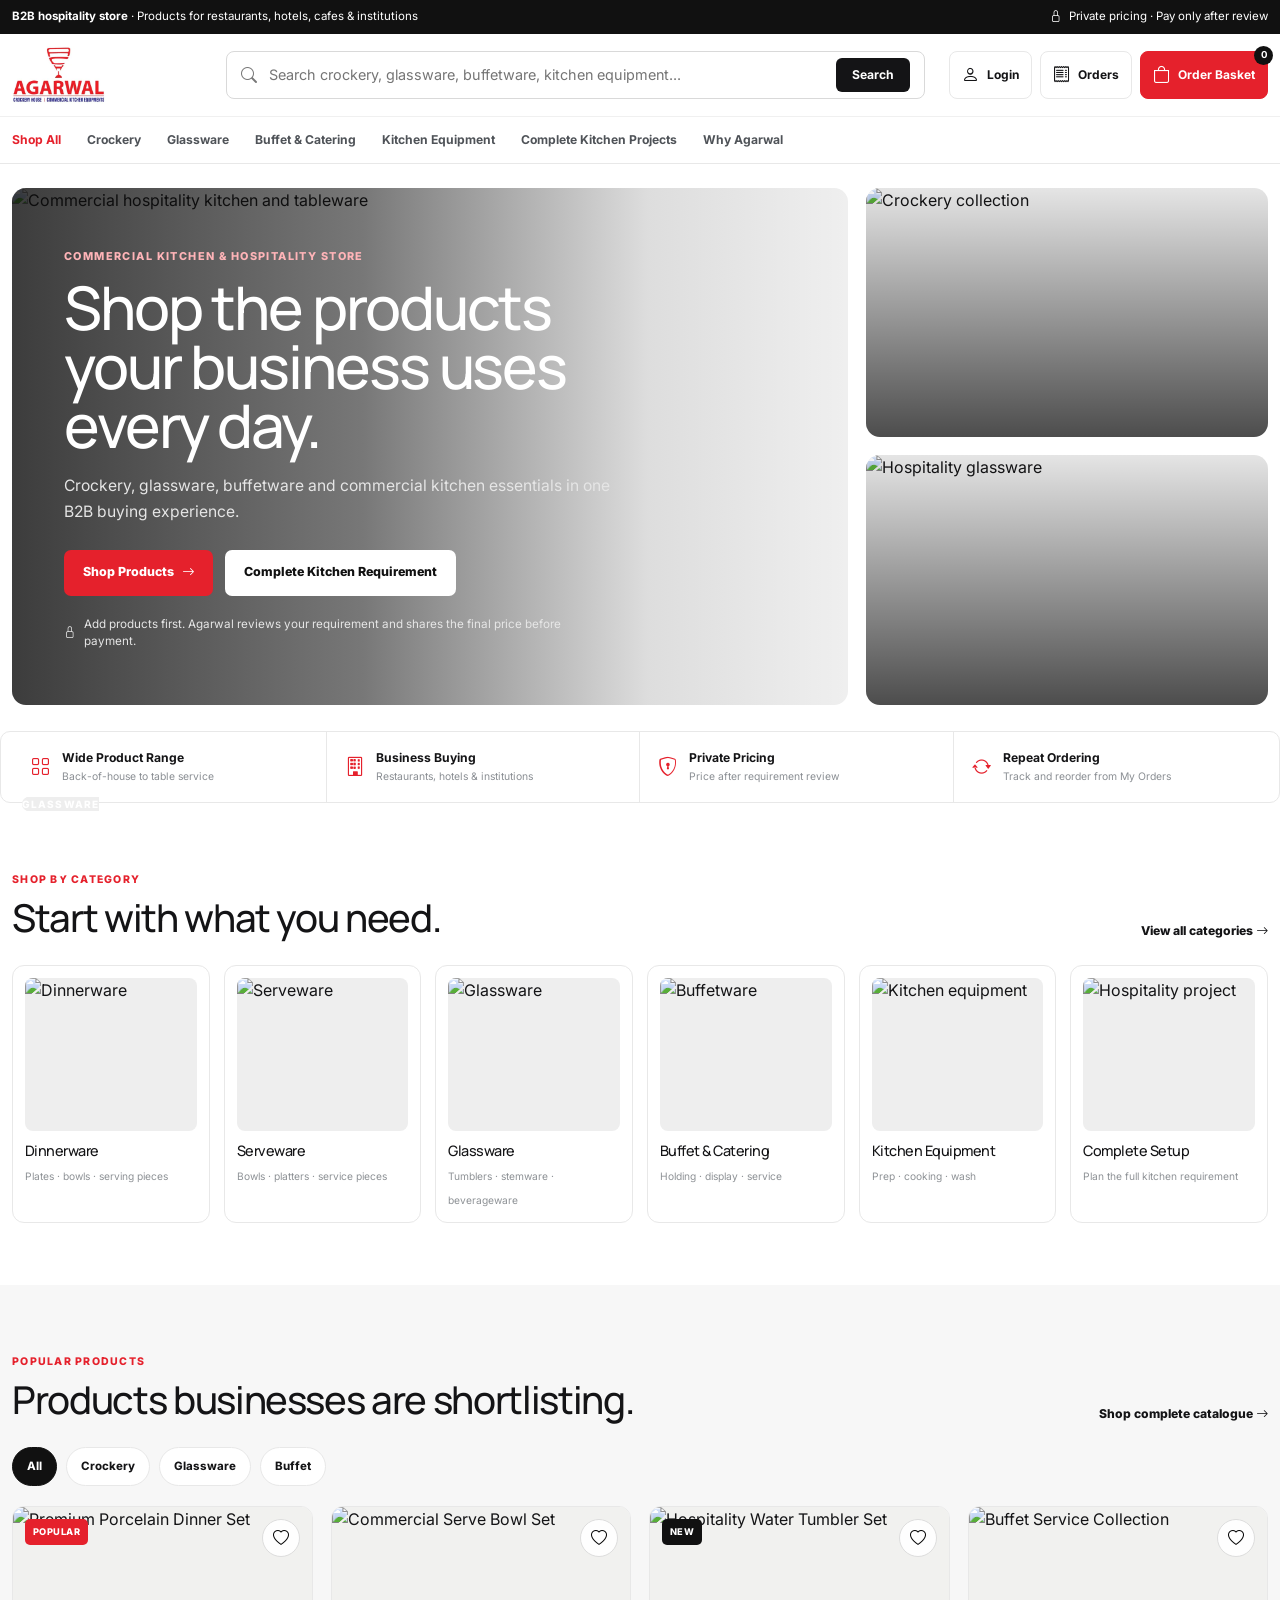
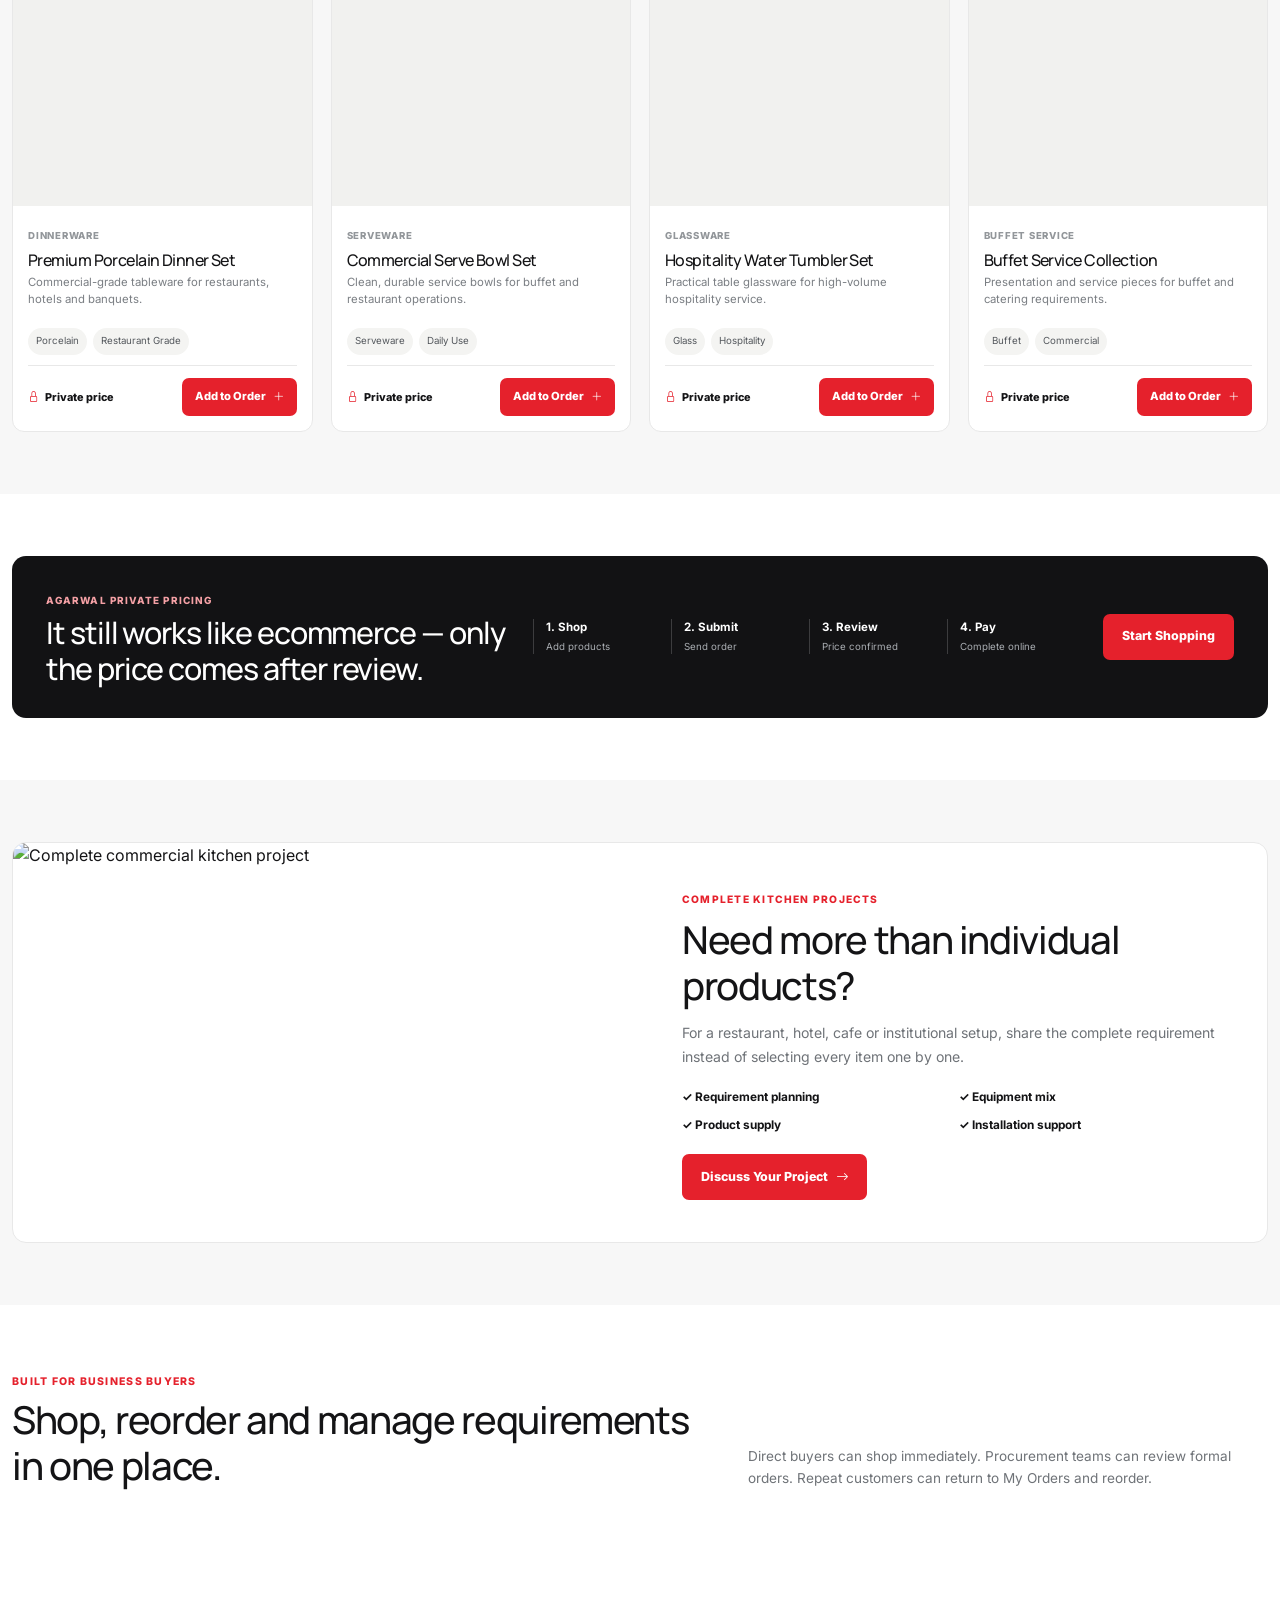
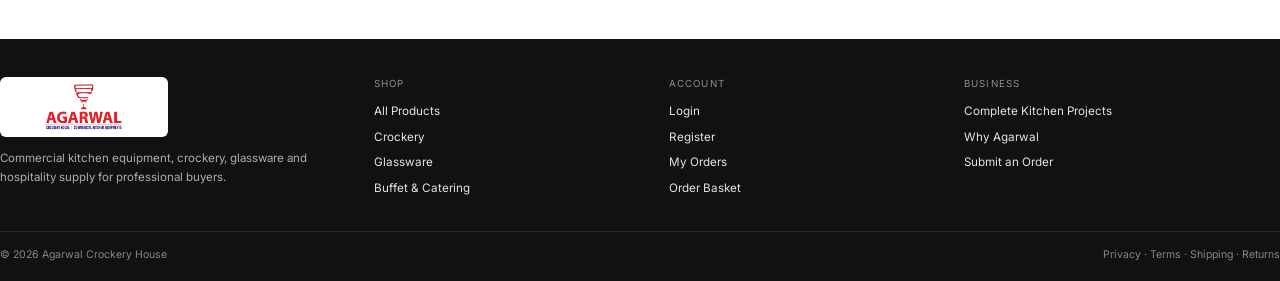
==== index.html @ 937fe531 "Rebuild homepage as unmistakable ecommerce storefront" ====
<!doctype html>
<html lang="en">
<head>
  <meta charset="utf-8">
  <meta name="viewport" content="width=device-width, initial-scale=1">
  <title>Agarwal Crockery House | Commercial Kitchen & Hospitality Store</title>
  <meta name="description" content="Shop crockery, glassware, buffetware and commercial kitchen products for restaurants, hotels, cafes and institutions.">
  <link rel="preconnect" href="https://fonts.googleapis.com">
  <link rel="preconnect" href="https://fonts.gstatic.com" crossorigin>
  <link href="https://fonts.googleapis.com/css2?family=Inter:wght@400;500;600;700&family=Manrope:wght@600;700;800&display=swap" rel="stylesheet">
  <link href="https://cdn.jsdelivr.net/npm/bootstrap@5.3.3/dist/css/bootstrap.min.css" rel="stylesheet">
  <link href="https://cdn.jsdelivr.net/npm/bootstrap-icons@1.11.3/font/bootstrap-icons.css" rel="stylesheet">
  <link rel="stylesheet" href="assets/css/ecommerce-v9.css">
</head>
<body>
  <div class="topbar"><div class="container"><span><b>B2B hospitality store</b> · Products for restaurants, hotels, cafes & institutions</span><span><i class="bi bi-lock me-1"></i> Private pricing · Pay only after review</span></div></div>

  <header class="commerce-header">
    <div class="container header-main">
      <a class="logo" href="index.html"><img src="assets/img/logo.svg" alt="Agarwal Crockery House"></a>
      <form class="search-box" action="shop.html"><i class="bi bi-search"></i><input name="q" type="search" placeholder="Search crockery, glassware, buffetware, kitchen equipment..."><button>Search</button></form>
      <div class="header-actions">
        <a class="header-action account" href="login.html"><i class="bi bi-person"></i><span class="label">Login</span></a>
        <a class="header-action orders" href="orders.html"><i class="bi bi-receipt"></i><span class="label">Orders</span></a>
        <a class="header-action cart" href="cart.html"><i class="bi bi-bag"></i><span class="label">Order Basket</span><span class="badge-count" data-cart-count>0</span></a>
      </div>
    </div>
    <nav class="category-nav"><div class="container">
      <a href="shop.html">Shop All</a><a href="shop.html?cat=crockery">Crockery</a><a href="shop.html?cat=glassware">Glassware</a><a href="shop.html?cat=catering">Buffet & Catering</a><a href="shop.html?cat=equipment">Kitchen Equipment</a><a href="#project">Complete Kitchen Projects</a><a href="#why">Why Agarwal</a>
    </div></nav>
  </header>

  <main class="page-wrap">
    <section class="commerce-hero"><div class="container hero-grid">
      <div class="hero-main">
        <img src="https://images.unsplash.com/photo-1671656200343-d2a322492223?auto=format&fit=crop&w=1800&q=88" alt="Commercial hospitality kitchen and tableware">
        <div class="hero-copy"><span class="eyebrow">Commercial kitchen & hospitality store</span><h1>Shop the products your business uses every day.</h1><p>Crockery, glassware, buffetware and commercial kitchen essentials in one B2B buying experience.</p><div class="hero-ctas"><a class="btn-commerce" href="shop.html">Shop Products <i class="bi bi-arrow-right"></i></a><a class="btn-commerce-light" href="#project">Complete Kitchen Requirement</a></div><div class="hero-note"><i class="bi bi-lock"></i> Add products first. Agarwal reviews your requirement and shares the final price before payment.</div></div>
      </div>
      <div class="hero-side">
        <a class="promo-tile" href="shop.html?cat=crockery"><img src="https://images.unsplash.com/photo-1610701596007-11502861dcfa?auto=format&fit=crop&w=1000&q=86" alt="Crockery collection"><div class="promo-copy"><span>CROCKERY</span><h3>Dinnerware for professional service</h3><a href="shop.html?cat=crockery">Shop crockery →</a></div></a>
        <a class="promo-tile" href="shop.html?cat=glassware"><img src="https://images.unsplash.com/photo-1513558161293-cdaf765ed2fd?auto=format&fit=crop&w=1000&q=86" alt="Hospitality glassware"><div class="promo-copy"><span>GLASSWARE</span><h3>Built for everyday hospitality use</h3><a href="shop.html?cat=glassware">Shop glassware →</a></div></a>
      </div>
    </div></section>

    <section class="commerce-strip"><div class="container">
      <div class="strip-item"><i class="bi bi-grid"></i><div><b>Wide Product Range</b><small>Back-of-house to table service</small></div></div>
      <div class="strip-item"><i class="bi bi-building"></i><div><b>Business Buying</b><small>Restaurants, hotels & institutions</small></div></div>
      <div class="strip-item"><i class="bi bi-shield-lock"></i><div><b>Private Pricing</b><small>Price after requirement review</small></div></div>
      <div class="strip-item"><i class="bi bi-arrow-repeat"></i><div><b>Repeat Ordering</b><small>Track and reorder from My Orders</small></div></div>
    </div></section>

    <section class="section"><div class="container">
      <div class="section-head"><div><span>SHOP BY CATEGORY</span><h2>Start with what you need.</h2></div><a href="shop.html">View all categories <i class="bi bi-arrow-right"></i></a></div>
      <div class="category-grid">
        <a class="category-card" href="shop.html?cat=crockery"><div class="category-img"><img src="https://images.unsplash.com/photo-1610701596007-11502861dcfa?auto=format&fit=crop&w=700&q=84" alt="Dinnerware"></div><h3>Dinnerware</h3><small>Plates · bowls · serving pieces</small></a>
        <a class="category-card" href="shop.html?cat=crockery"><div class="category-img"><img src="https://images.unsplash.com/photo-1578749556568-bc2c40e68b61?auto=format&fit=crop&w=700&q=84" alt="Serveware"></div><h3>Serveware</h3><small>Bowls · platters · service pieces</small></a>
        <a class="category-card" href="shop.html?cat=glassware"><div class="category-img"><img src="https://images.unsplash.com/photo-1513558161293-cdaf765ed2fd?auto=format&fit=crop&w=700&q=84" alt="Glassware"></div><h3>Glassware</h3><small>Tumblers · stemware · beverageware</small></a>
        <a class="category-card" href="shop.html?cat=catering"><div class="category-img"><img src="https://images.unsplash.com/photo-1746343365753-5ddd9f7f3994?auto=format&fit=crop&w=700&q=84" alt="Buffetware"></div><h3>Buffet & Catering</h3><small>Holding · display · service</small></a>
        <a class="category-card" href="shop.html?cat=equipment"><div class="category-img"><img src="https://images.unsplash.com/photo-1671656200343-d2a322492223?auto=format&fit=crop&w=700&q=84" alt="Kitchen equipment"></div><h3>Kitchen Equipment</h3><small>Prep · cooking · wash</small></a>
        <a class="category-card" href="#project"><div class="category-img"><img src="https://images.unsplash.com/photo-1550966871-3ed3cdb5ed0c?auto=format&fit=crop&w=700&q=84" alt="Hospitality project"></div><h3>Complete Setup</h3><small>Plan the full kitchen requirement</small></a>
      </div>
    </div></section>

    <section class="section section-soft"><div class="container">
      <div class="section-head"><div><span>POPULAR PRODUCTS</span><h2>Products businesses are shortlisting.</h2></div><a href="shop.html">Shop complete catalogue <i class="bi bi-arrow-right"></i></a></div>
      <div class="category-pills"><a class="category-pill active" href="shop.html">All</a><a class="category-pill" href="shop.html?cat=crockery">Crockery</a><a class="category-pill" href="shop.html?cat=glassware">Glassware</a><a class="category-pill" href="shop.html?cat=catering">Buffet</a></div>
      <div class="product-grid">
        <article class="product-card" data-product-link><div class="product-media"><img src="https://images.unsplash.com/photo-1610701596007-11502861dcfa?auto=format&fit=crop&w=900&q=84" alt="Premium Porcelain Dinner Set"><span class="product-badge red">POPULAR</span><button class="wish" data-wish aria-label="Wishlist"><i class="bi bi-heart"></i></button></div><div class="product-body"><span class="product-category">DINNERWARE</span><h3 class="product-title">Premium Porcelain Dinner Set</h3><p class="product-sub">Commercial-grade tableware for restaurants, hotels and banquets.</p><div class="spec-row"><span class="spec-pill">Porcelain</span><span class="spec-pill">Restaurant Grade</span></div><div class="price-row"><span class="private-price"><i class="bi bi-lock"></i> Private price</span><button class="add-order" data-add-order>Add to Order <i class="bi bi-plus-lg"></i></button></div></div></article>
        <article class="product-card" data-product-link><div class="product-media"><img src="https://images.unsplash.com/photo-1578749556568-bc2c40e68b61?auto=format&fit=crop&w=900&q=84" alt="Commercial Serve Bowl Set"><button class="wish" data-wish aria-label="Wishlist"><i class="bi bi-heart"></i></button></div><div class="product-body"><span class="product-category">SERVEWARE</span><h3 class="product-title">Commercial Serve Bowl Set</h3><p class="product-sub">Clean, durable service bowls for buffet and restaurant operations.</p><div class="spec-row"><span class="spec-pill">Serveware</span><span class="spec-pill">Daily Use</span></div><div class="price-row"><span class="private-price"><i class="bi bi-lock"></i> Private price</span><button class="add-order" data-add-order>Add to Order <i class="bi bi-plus-lg"></i></button></div></div></article>
        <article class="product-card" data-product-link><div class="product-media"><img src="https://images.unsplash.com/photo-1513558161293-cdaf765ed2fd?auto=format&fit=crop&w=900&q=84" alt="Hospitality Water Tumbler Set"><span class="product-badge">NEW</span><button class="wish" data-wish aria-label="Wishlist"><i class="bi bi-heart"></i></button></div><div class="product-body"><span class="product-category">GLASSWARE</span><h3 class="product-title">Hospitality Water Tumbler Set</h3><p class="product-sub">Practical table glassware for high-volume hospitality service.</p><div class="spec-row"><span class="spec-pill">Glass</span><span class="spec-pill">Hospitality</span></div><div class="price-row"><span class="private-price"><i class="bi bi-lock"></i> Private price</span><button class="add-order" data-add-order>Add to Order <i class="bi bi-plus-lg"></i></button></div></div></article>
        <article class="product-card" data-product-link><div class="product-media"><img src="https://images.unsplash.com/photo-1746343365753-5ddd9f7f3994?auto=format&fit=crop&w=900&q=84" alt="Buffet Service Collection"><button class="wish" data-wish aria-label="Wishlist"><i class="bi bi-heart"></i></button></div><div class="product-body"><span class="product-category">BUFFET SERVICE</span><h3 class="product-title">Buffet Service Collection</h3><p class="product-sub">Presentation and service pieces for buffet and catering requirements.</p><div class="spec-row"><span class="spec-pill">Buffet</span><span class="spec-pill">Commercial</span></div><div class="price-row"><span class="private-price"><i class="bi bi-lock"></i> Private price</span><button class="add-order" data-add-order>Add to Order <i class="bi bi-plus-lg"></i></button></div></div></article>
      </div>
    </div></section>

    <section class="section"><div class="container"><div class="private-flow">
      <div><span>AGARWAL PRIVATE PRICING</span><h2>It still works like ecommerce — only the price comes after review.</h2></div>
      <div class="flow-steps"><div class="flow-step"><b>1. Shop</b><small>Add products</small></div><div class="flow-step"><b>2. Submit</b><small>Send order</small></div><div class="flow-step"><b>3. Review</b><small>Price confirmed</small></div><div class="flow-step"><b>4. Pay</b><small>Complete online</small></div></div>
      <a class="btn-commerce" href="shop.html">Start Shopping</a>
    </div></div></section>

    <section class="section section-soft" id="project"><div class="container"><div class="project-banner">
      <img src="https://images.unsplash.com/photo-1671656200343-d2a322492223?auto=format&fit=crop&w=1500&q=88" alt="Complete commercial kitchen project">
      <div class="project-copy"><span>COMPLETE KITCHEN PROJECTS</span><h2>Need more than individual products?</h2><p>For a restaurant, hotel, cafe or institutional setup, share the complete requirement instead of selecting every item one by one.</p><div class="project-points"><div>✓ Requirement planning</div><div>✓ Equipment mix</div><div>✓ Product supply</div><div>✓ Installation support</div></div><a class="btn-commerce" href="mailto:info@example.com">Discuss Your Project <i class="bi bi-arrow-right"></i></a></div>
    </div></div></section>

    <section class="section" id="why"><div class="container"><div class="section-head"><div><span>BUILT FOR BUSINESS BUYERS</span><h2>Shop, reorder and manage requirements in one place.</h2></div><p>Direct buyers can shop immediately. Procurement teams can review formal orders. Repeat customers can return to My Orders and reorder.</p></div></div></section>
  </main>

  <footer class="site-footer"><div class="container footer-main">
    <div><div class="footer-logo"><img src="assets/img/logo.svg" alt="Agarwal Crockery House"></div><p>Commercial kitchen equipment, crockery, glassware and hospitality supply for professional buyers.</p></div>
    <div class="footer-col"><span>SHOP</span><a href="shop.html">All Products</a><a href="shop.html?cat=crockery">Crockery</a><a href="shop.html?cat=glassware">Glassware</a><a href="shop.html?cat=catering">Buffet & Catering</a></div>
    <div class="footer-col"><span>ACCOUNT</span><a href="login.html">Login</a><a href="register.html">Register</a><a href="orders.html">My Orders</a><a href="cart.html">Order Basket</a></div>
    <div class="footer-col"><span>BUSINESS</span><a href="#project">Complete Kitchen Projects</a><a href="#why">Why Agarwal</a><a href="checkout.html">Submit an Order</a></div>
  </div><div class="container footer-bottom"><span>© 2026 Agarwal Crockery House</span><span>Privacy · Terms · Shipping · Returns</span></div></footer>

  <div class="toast-note" id="commerceToast"><i class="bi bi-check-circle-fill"></i><span data-toast-text>Added to your order</span><a href="cart.html">View basket</a></div>
  <script src="https://cdn.jsdelivr.net/npm/bootstrap@5.3.3/dist/js/bootstrap.bundle.min.js"></script>
  <script src="assets/js/ecommerce-v9.js"></script>
</body>
</html>
---- assets/css/ecommerce-v9.css ----
:root{--red:#e5212c;--red-dark:#c91520;--blue:#22358f;--ink:#141416;--muted:#6f7378;--line:#e8e8e8;--soft:#f7f7f7;--warm:#f5f1eb;--green:#23745a;--shadow:0 12px 34px rgba(17,18,20,.08)}*{box-sizing:border-box}html{scroll-behavior:smooth}body{margin:0;font-family:Inter,system-ui,-apple-system,BlinkMacSystemFont,"Segoe UI",sans-serif;background:#fff;color:var(--ink);-webkit-font-smoothing:antialiased}h1,h2,h3,h4,h5,h6{font-family:Manrope,Inter,sans-serif;letter-spacing:-.035em}a{text-decoration:none;color:inherit}button,input,select{font:inherit}img{display:block;max-width:100%}.container{max-width:1420px}.topbar{height:34px;background:#111;color:#fff;font-size:.72rem}.topbar .container{height:100%;display:flex;align-items:center;justify-content:space-between;gap:20px}.topbar b{font-weight:700}.commerce-header{position:sticky;top:0;z-index:1100;background:#fff;border-bottom:1px solid var(--line)}.header-main{display:grid;grid-template-columns:190px minmax(340px,1fr) auto;gap:24px;align-items:center;min-height:82px}.logo img{width:165px;height:58px;object-fit:contain;object-position:left center}.search-box{height:48px;border:1px solid #d9d9d9;background:#fff;display:flex;align-items:center;gap:10px;padding:0 14px;border-radius:8px}.search-box i{font-size:1rem;color:#777}.search-box input{flex:1;border:0;outline:0;font-size:.9rem;background:transparent}.search-box button{border:0;background:var(--ink);color:#fff;height:34px;padding:0 16px;border-radius:6px;font-size:.76rem;font-weight:700}.header-actions{display:flex;gap:8px;align-items:center}.header-action{min-width:58px;height:48px;border:1px solid var(--line);border-radius:8px;background:#fff;display:flex;align-items:center;justify-content:center;gap:8px;padding:0 12px;font-size:.75rem;font-weight:700;position:relative}.header-action i{font-size:1.08rem}.header-action.cart{background:var(--red);border-color:var(--red);color:#fff}.header-action .badge-count{position:absolute;right:-6px;top:-6px;background:#111;color:#fff;min-width:19px;height:19px;border-radius:999px;display:grid;place-items:center;font-size:.6rem;padding:0 4px}.category-nav{border-top:1px solid #f0f0f0;background:#fff}.category-nav .container{height:46px;display:flex;align-items:center;gap:26px;overflow-x:auto;scrollbar-width:none}.category-nav .container::-webkit-scrollbar{display:none}.category-nav a{white-space:nowrap;font-size:.76rem;font-weight:700;color:#4f5358}.category-nav a:first-child{color:var(--red)}.category-nav a:hover{color:var(--red)}.page-wrap{background:#fff}.commerce-hero{padding:24px 0 8px}.hero-grid{display:grid;grid-template-columns:1.35fr .65fr;gap:18px}.hero-main{min-height:490px;border-radius:14px;overflow:hidden;position:relative;background:#efefef}.hero-main img{position:absolute;inset:0;width:100%;height:100%;object-fit:cover}.hero-main:after{content:"";position:absolute;inset:0;background:linear-gradient(90deg,rgba(10,10,10,.78) 0%,rgba(10,10,10,.52) 42%,rgba(10,10,10,.08) 76%,transparent)}.hero-copy{position:relative;z-index:2;color:#fff;padding:54px 52px;max-width:650px}.eyebrow{font-size:.68rem;letter-spacing:.13em;font-weight:800;text-transform:uppercase;color:#ffb4b8}.hero-copy h1{font-size:clamp(2.7rem,4.7vw,5.2rem);line-height:.98;margin:12px 0 18px}.hero-copy p{max-width:570px;font-size:.98rem;line-height:1.65;color:#e5e5e5}.hero-ctas{display:flex;gap:12px;flex-wrap:wrap;margin-top:25px}.btn-commerce,.btn-commerce-light{height:46px;padding:0 19px;border-radius:7px;display:inline-flex;align-items:center;justify-content:center;gap:8px;font-size:.78rem;font-weight:800}.btn-commerce{background:var(--red);color:#fff}.btn-commerce:hover{background:var(--red-dark);color:#fff}.btn-commerce-light{background:#fff;color:#111}.hero-note{margin-top:20px;font-size:.73rem;color:#e6e6e6;display:flex;align-items:center;gap:8px}.hero-side{display:grid;grid-template-rows:1fr 1fr;gap:18px}.promo-tile{min-height:236px;border-radius:14px;overflow:hidden;position:relative;background:#eee}.promo-tile img{position:absolute;inset:0;width:100%;height:100%;object-fit:cover}.promo-tile:after{content:"";position:absolute;inset:0;background:linear-gradient(180deg,rgba(0,0,0,.04),rgba(0,0,0,.68))}.promo-copy{position:absolute;z-index:2;left:22px;right:22px;bottom:20px;color:#fff}.promo-copy span{font-size:.63rem;letter-spacing:.11em;font-weight:800}.promo-copy h3{font-size:1.45rem;margin:5px 0 9px}.promo-copy a{font-size:.74rem;font-weight:800}.commerce-strip{margin:18px 0 0}.commerce-strip .container{display:grid;grid-template-columns:repeat(4,1fr);border:1px solid var(--line);border-radius:10px;overflow:hidden}.strip-item{padding:17px 18px;display:flex;gap:12px;align-items:center;background:#fff;border-right:1px solid var(--line)}.strip-item:last-child{border-right:0}.strip-item i{font-size:1.2rem;color:var(--red)}.strip-item b{display:block;font-size:.76rem}.strip-item small{display:block;color:#8b8f94;font-size:.65rem;margin-top:2px}.section{padding:62px 0}.section-soft{background:var(--soft)}.section-head{display:flex;align-items:end;justify-content:space-between;gap:24px;margin-bottom:24px}.section-head span{font-size:.66rem;letter-spacing:.12em;font-weight:800;color:var(--red)}.section-head h2{font-size:clamp(2rem,3vw,3.1rem);margin:6px 0 0}.section-head p{max-width:520px;margin:0;color:var(--muted);font-size:.85rem;line-height:1.6}.section-head a{font-size:.76rem;font-weight:800}.category-grid{display:grid;grid-template-columns:repeat(6,1fr);gap:14px}.category-card{border:1px solid var(--line);background:#fff;border-radius:12px;padding:12px;transition:.2s}.category-card:hover{transform:translateY(-3px);box-shadow:var(--shadow)}.category-img{aspect-ratio:1.12/1;overflow:hidden;border-radius:8px;background:#eee}.category-img img{width:100%;height:100%;object-fit:cover}.category-card h3{font-size:.9rem;margin:11px 0 3px}.category-card small{font-size:.64rem;color:#8e9296}.product-grid{display:grid;grid-template-columns:repeat(4,1fr);gap:18px}.product-card{border:1px solid var(--line);background:#fff;border-radius:12px;overflow:hidden;position:relative;transition:.2s}.product-card:hover{box-shadow:var(--shadow);transform:translateY(-2px)}.product-media{aspect-ratio:1/1;background:#f1f1ef;position:relative;overflow:hidden;cursor:pointer}.product-media img{width:100%;height:100%;object-fit:cover;transition:.3s}.product-card:hover .product-media img{transform:scale(1.025)}.product-badge{position:absolute;left:12px;top:12px;background:#111;color:#fff;border-radius:5px;padding:6px 8px;font-size:.58rem;font-weight:800;letter-spacing:.05em}.product-badge.red{background:var(--red)}.wish{position:absolute;right:12px;top:12px;width:38px;height:38px;border-radius:50%;border:1px solid #ddd;background:rgba(255,255,255,.94);display:grid;place-items:center}.wish.active{color:var(--red)}.quick-view{position:absolute;left:12px;right:12px;bottom:12px;height:38px;border:0;background:rgba(17,17,17,.92);color:#fff;border-radius:6px;font-size:.72rem;font-weight:750;opacity:0;transform:translateY(6px);transition:.2s}.product-card:hover .quick-view{opacity:1;transform:none}.product-body{padding:15px}.product-category{font-size:.6rem;letter-spacing:.08em;font-weight:800;color:#92969a}.product-title{font-size:1rem;margin:6px 0 4px}.product-sub{font-size:.71rem;color:#7a7e83;min-height:38px;line-height:1.45}.spec-row{display:flex;gap:6px;flex-wrap:wrap;margin:10px 0}.spec-pill{font-size:.61rem;background:#f4f4f2;border-radius:999px;padding:6px 8px;color:#55595e}.price-row{display:flex;justify-content:space-between;align-items:center;padding-top:12px;border-top:1px solid var(--line)}.private-price{display:flex;align-items:center;gap:6px;font-size:.68rem;font-weight:800}.private-price i{color:var(--red)}.add-order{height:38px;border:0;border-radius:7px;background:var(--red);color:#fff;padding:0 13px;font-size:.7rem;font-weight:800;display:inline-flex;align-items:center;gap:7px}.add-order:hover{background:var(--red-dark)}.category-pills{display:flex;gap:9px;flex-wrap:wrap;margin-bottom:20px}.category-pill{border:1px solid var(--line);background:#fff;border-radius:999px;padding:10px 14px;font-size:.72rem;font-weight:750}.category-pill.active,.category-pill:hover{background:#111;color:#fff;border-color:#111}.private-flow{background:#121214;color:#fff;border-radius:14px;padding:30px 34px;display:grid;grid-template-columns:1.1fr 1.3fr auto;gap:28px;align-items:center}.private-flow h2{font-size:1.9rem;margin:5px 0 0}.private-flow span{font-size:.62rem;letter-spacing:.11em;font-weight:800;color:#f4a0a5}.flow-steps{display:grid;grid-template-columns:repeat(4,1fr);gap:10px}.flow-step{border-left:1px solid rgba(255,255,255,.18);padding-left:12px}.flow-step b{display:block;font-size:.72rem}.flow-step small{display:block;font-size:.61rem;color:#aaaeb3;margin-top:3px}.project-banner{border:1px solid var(--line);border-radius:14px;overflow:hidden;display:grid;grid-template-columns:1fr 1fr;background:#fff}.project-banner img{width:100%;height:100%;min-height:370px;object-fit:cover}.project-copy{padding:42px}.project-copy span{font-size:.64rem;letter-spacing:.12em;color:var(--red);font-weight:800}.project-copy h2{font-size:2.4rem;margin:8px 0 12px}.project-copy p{color:var(--muted);font-size:.88rem;line-height:1.7}.project-points{display:grid;grid-template-columns:1fr 1fr;gap:10px;margin:20px 0}.project-points div{font-size:.74rem;font-weight:700}.site-footer{background:#111;color:#fff;margin-top:64px}.footer-main{display:grid;grid-template-columns:1.3fr 1fr 1fr 1.2fr;gap:32px;padding:38px 0 26px}.footer-logo{background:#fff;padding:6px 9px;width:max-content;border-radius:6px}.footer-logo img{width:150px;height:48px;object-fit:contain}.footer-main p{color:#aaaeb2;font-size:.72rem;line-height:1.6;max-width:330px;margin-top:12px}.footer-col span{display:block;font-size:.61rem;letter-spacing:.11em;color:#8b8f94;margin-bottom:11px}.footer-col a{display:block;color:#e4e4e4;font-size:.73rem;margin:8px 0}.footer-bottom{border-top:1px solid rgba(255,255,255,.1);padding:15px 0 18px;display:flex;justify-content:space-between;gap:20px;color:#83878c;font-size:.66rem}.shop-hero{padding:32px 0 18px;background:#fafafa;border-bottom:1px solid var(--line)}.breadcrumbs{font-size:.68rem;color:#93979b;margin-bottom:12px}.breadcrumbs a{color:#5b5f64}.shop-title-row{display:flex;justify-content:space-between;align-items:end;gap:24px}.shop-title-row h1{font-size:clamp(2.5rem,4vw,4.3rem);margin:0}.shop-title-row p{margin:0;max-width:520px;color:var(--muted);font-size:.85rem;line-height:1.6}.shop-layout{display:grid;grid-template-columns:250px 1fr;gap:28px;align-items:start}.filters{border:1px solid var(--line);border-radius:10px;background:#fff;position:sticky;top:148px}.filter-head{padding:16px 17px;border-bottom:1px solid var(--line);display:flex;justify-content:space-between}.filter-head b{font-size:.82rem}.filter-group{padding:16px 17px;border-bottom:1px solid var(--line)}.filter-group:last-child{border-bottom:0}.filter-group h4{font-size:.72rem;margin:0 0 10px}.filter-check{display:flex;gap:8px;align-items:center;font-size:.7rem;color:#60646a;margin:8px 0}.catalogue-head{display:grid;grid-template-columns:1fr auto auto;gap:10px;align-items:center;margin-bottom:18px}.catalogue-search{height:44px;border:1px solid var(--line);border-radius:7px;display:flex;align-items:center;gap:8px;padding:0 12px}.catalogue-search input{border:0;outline:0;width:100%;font-size:.78rem}.sort-select{height:44px;border:1px solid var(--line);border-radius:7px;padding:0 10px;font-size:.72rem;background:#fff}.view-toggle{display:flex}.view-toggle button{width:42px;height:44px;border:1px solid var(--line);background:#fff}.view-toggle button.active{background:#111;color:#fff}.shop-products{display:grid;grid-template-columns:repeat(3,1fr);gap:18px}.shop-products.list-view{grid-template-columns:1fr}.shop-products.list-view .product-card{display:grid;grid-template-columns:230px 1fr}.shop-products.list-view .product-media{aspect-ratio:auto;min-height:230px}.shop-products.list-view .product-body{padding:22px}.result-line{display:flex;justify-content:space-between;align-items:center;margin:0 0 14px}.result-line b{font-size:.76rem}.result-line span{font-size:.67rem;color:#8f9398}.empty-state{padding:60px 20px;text-align:center;border:1px dashed #ccc;border-radius:10px;color:#777}.mobile-filter{display:none}.toast-note{position:fixed;right:20px;bottom:20px;background:#111;color:#fff;padding:14px 16px;border-radius:8px;display:flex;gap:10px;align-items:center;box-shadow:var(--shadow);z-index:1400;opacity:0;transform:translateY(15px);pointer-events:none;transition:.2s}.toast-note.show{opacity:1;transform:none}.toast-note i{color:#7fe0b9}.modal-product{display:grid;grid-template-columns:1fr 1fr}.modal-product img{width:100%;height:100%;min-height:430px;object-fit:cover;background:#eee}.modal-copy{padding:32px}.modal-copy h2{font-size:2rem;margin:7px 0 10px}.modal-copy p{font-size:.82rem;line-height:1.65;color:var(--muted)}@media(max-width:1199px){.category-grid{grid-template-columns:repeat(3,1fr)}.product-grid{grid-template-columns:repeat(3,1fr)}.shop-products{grid-template-columns:repeat(2,1fr)}.hero-grid{grid-template-columns:1fr}.hero-side{grid-template-columns:1fr 1fr;grid-template-rows:none}.header-main{grid-template-columns:160px 1fr auto}.header-action span.label{display:none}.header-action{min-width:46px;padding:0 10px}}@media(max-width:991px){.header-main{grid-template-columns:150px 1fr auto;gap:12px}.category-nav .container{gap:18px}.commerce-strip .container{grid-template-columns:1fr 1fr}.strip-item:nth-child(2){border-right:0}.strip-item:nth-child(-n+2){border-bottom:1px solid var(--line)}.product-grid{grid-template-columns:repeat(2,1fr)}.private-flow{grid-template-columns:1fr}.project-banner{grid-template-columns:1fr}.project-banner img{min-height:300px}.shop-layout{grid-template-columns:1fr}.filters{display:none}.mobile-filter{display:inline-flex}.shop-products{grid-template-columns:repeat(2,1fr)}.footer-main{grid-template-columns:1fr 1fr}.modal-product{grid-template-columns:1fr}.modal-product img{min-height:300px;max-height:360px}}@media(max-width:767px){.topbar{height:auto;padding:7px 0}.topbar .container{justify-content:center;text-align:center}.topbar .container span:last-child{display:none}.header-main{grid-template-columns:120px 1fr auto;min-height:72px}.logo img{width:118px;height:48px}.search-box{order:4;grid-column:1/-1;margin-bottom:12px}.header-action.account,.header-action.orders{display:none}.category-nav .container{height:42px}.commerce-hero{padding-top:14px}.hero-main{min-height:500px}.hero-copy{padding:34px 24px}.hero-copy h1{font-size:2.7rem}.hero-side{grid-template-columns:1fr}.promo-tile{min-height:210px}.commerce-strip .container{grid-template-columns:1fr}.strip-item{border-right:0;border-bottom:1px solid var(--line)!important}.strip-item:last-child{border-bottom:0!important}.section{padding:46px 0}.section-head{align-items:flex-start;flex-direction:column}.category-grid{grid-template-columns:repeat(2,1fr)}.product-grid,.shop-products{grid-template-columns:1fr 1fr;gap:10px}.product-body{padding:12px}.product-sub{display:none}.spec-row{display:none}.price-row{align-items:flex-end;gap:8px}.add-order{padding:0 10px;font-size:.64rem}.private-flow{padding:24px}.flow-steps{grid-template-columns:1fr 1fr}.project-copy{padding:28px}.shop-title-row{flex-direction:column;align-items:flex-start}.catalogue-head{grid-template-columns:1fr auto}.catalogue-search{grid-column:1/-1;grid-row:2}.shop-products.list-view .product-card{grid-template-columns:130px 1fr}.shop-products.list-view .product-media{min-height:180px}.footer-main{grid-template-columns:1fr}.footer-bottom{flex-direction:column}.modal-product{display:block}}
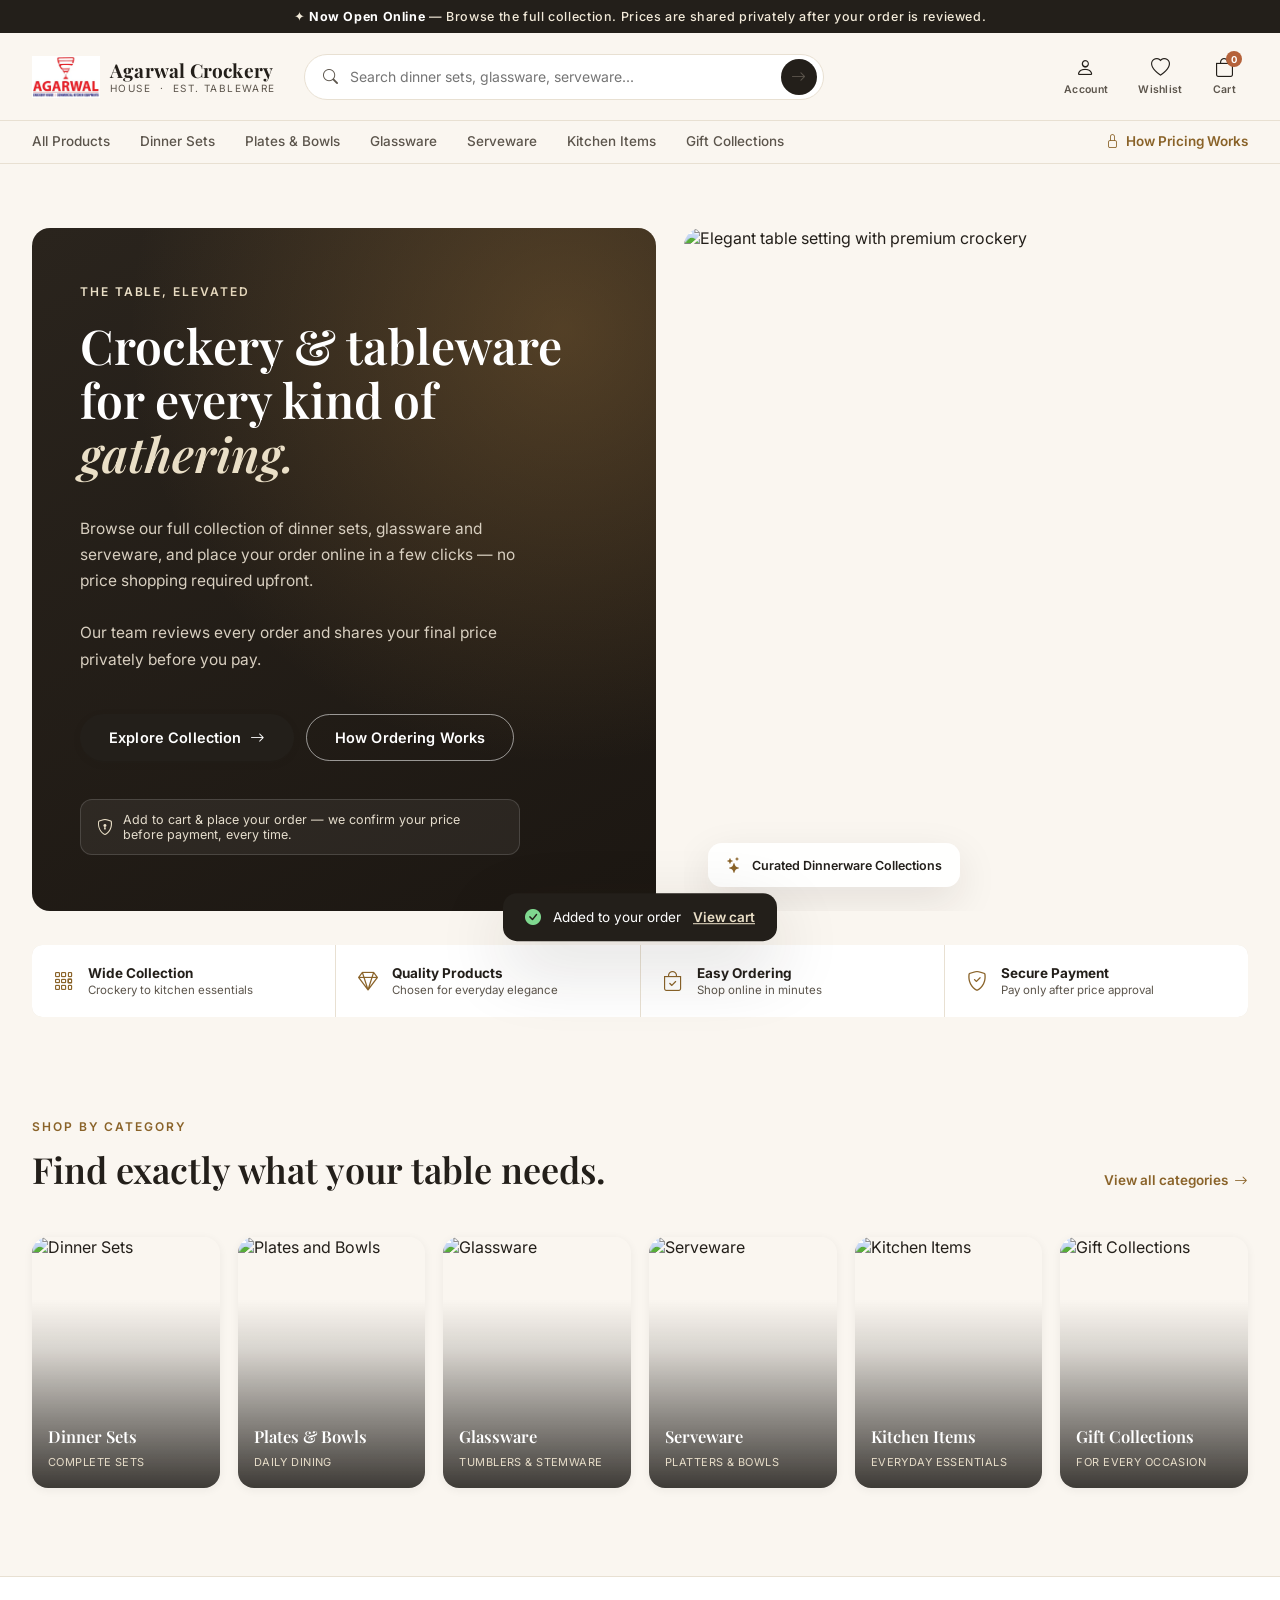
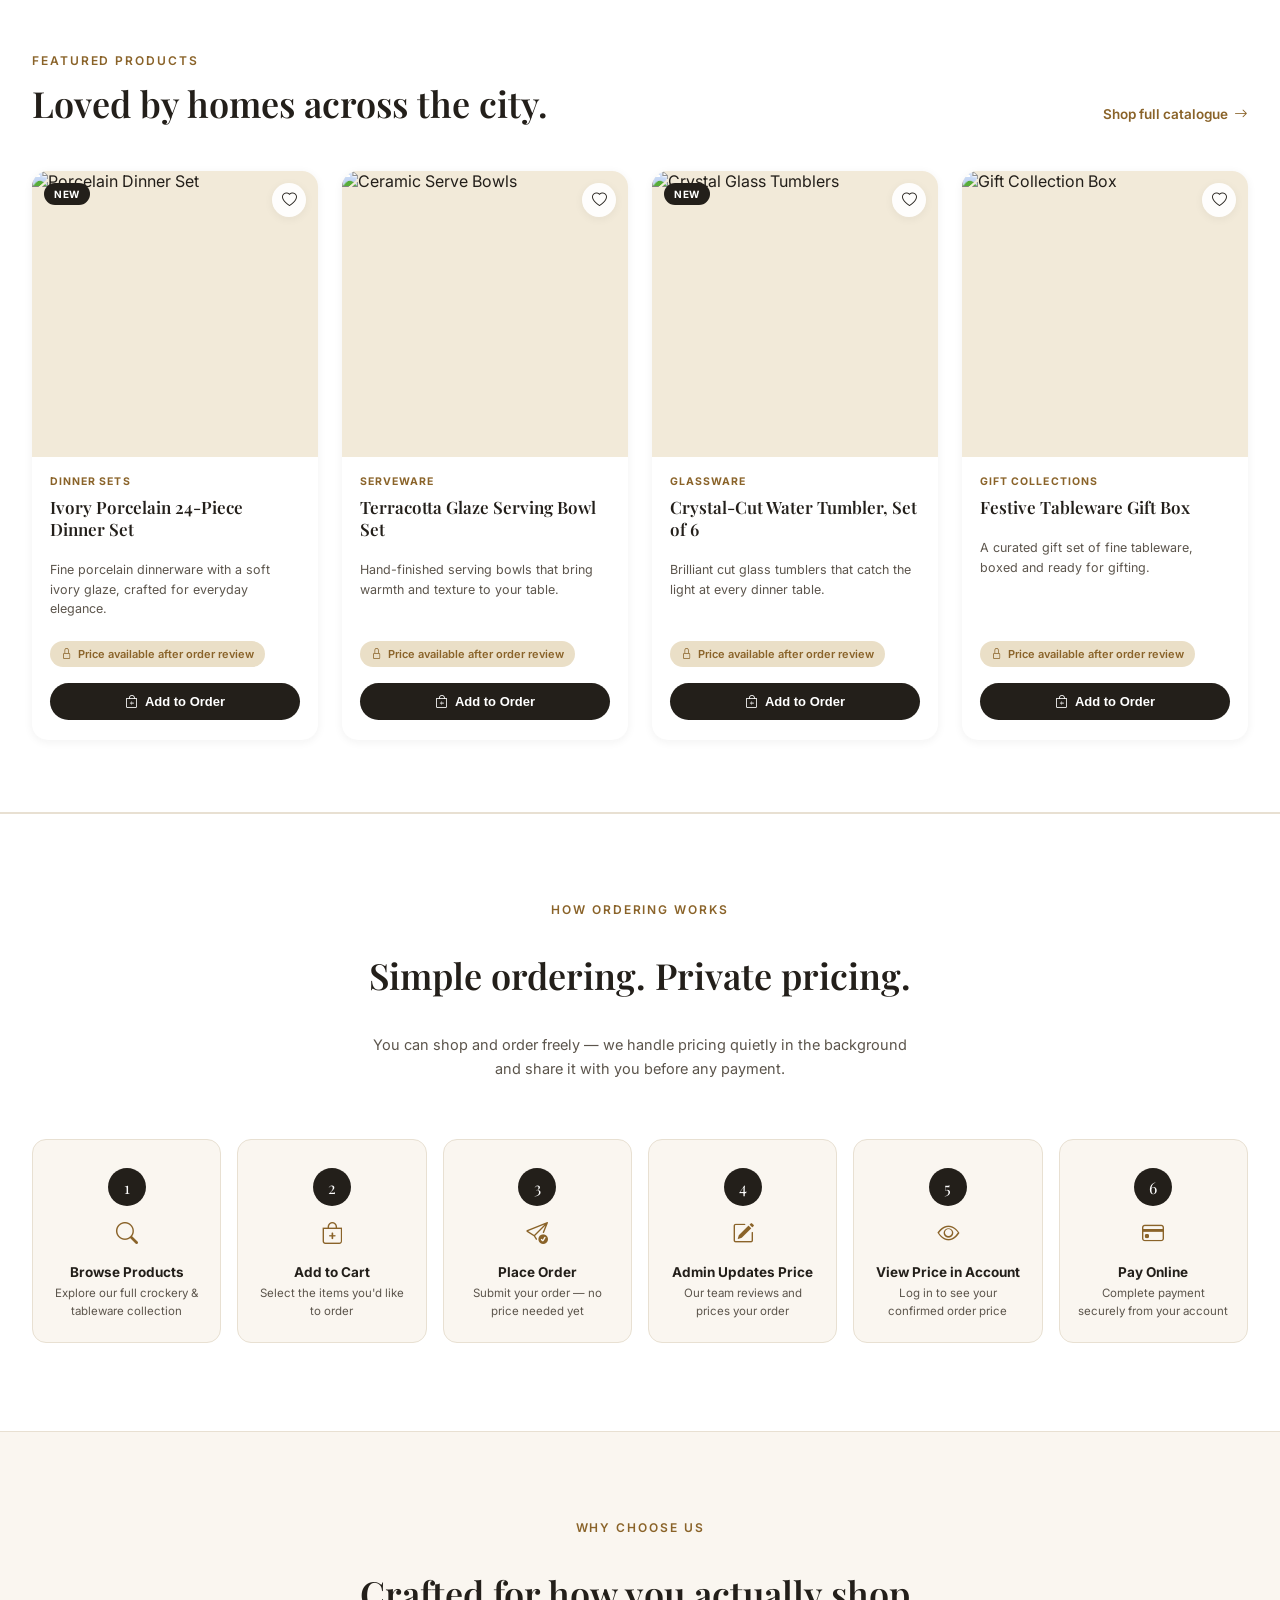
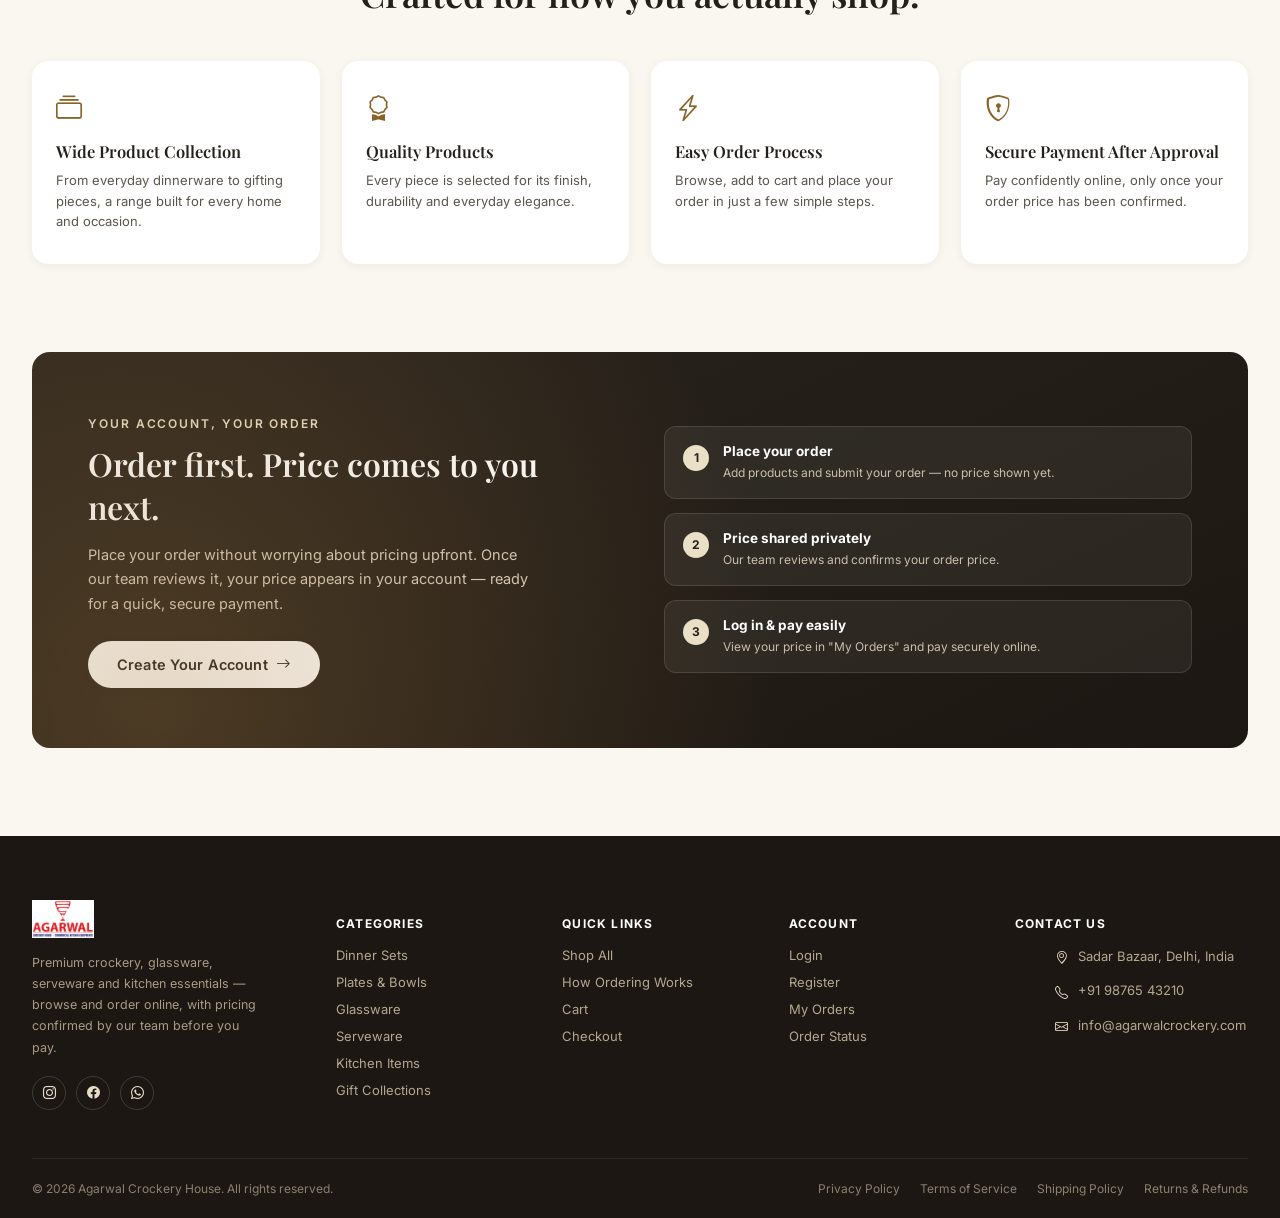
==== commit bfce1ffb: "Redesign homepage as premium consumer crockery ecommerce store Replaces the B2B hospitality-store ho" ====
--- a/index.html
+++ b/index.html
@@ -1,100 +1,293 @@
 <!doctype html>
 <html lang="en">
 <head>
-  <meta charset="utf-8">
-  <meta name="viewport" content="width=device-width, initial-scale=1">
-  <title>Agarwal Crockery House | Commercial Kitchen & Hospitality Store</title>
-  <meta name="description" content="Shop crockery, glassware, buffetware and commercial kitchen products for restaurants, hotels, cafes and institutions.">
-  <link rel="preconnect" href="https://fonts.googleapis.com">
-  <link rel="preconnect" href="https://fonts.gstatic.com" crossorigin>
-  <link href="https://fonts.googleapis.com/css2?family=Inter:wght@400;500;600;700&family=Manrope:wght@600;700;800&display=swap" rel="stylesheet">
-  <link href="https://cdn.jsdelivr.net/npm/bootstrap@5.3.3/dist/css/bootstrap.min.css" rel="stylesheet">
-  <link href="https://cdn.jsdelivr.net/npm/bootstrap-icons@1.11.3/font/bootstrap-icons.css" rel="stylesheet">
-  <link rel="stylesheet" href="assets/css/ecommerce-v9.css">
+<meta charset="utf-8">
+<meta name="viewport" content="width=device-width, initial-scale=1">
+<title>Agarwal Crockery House | Premium Crockery, Glassware &amp; Tableware</title>
+<meta name="description" content="Shop dinner sets, glassware, serveware and kitchen essentials from Agarwal Crockery House. Browse and order online — pricing is shared after your order is reviewed.">
+<link rel="icon" href="assets/img/logo.svg">
+<link rel="preconnect" href="https://fonts.googleapis.com">
+<link rel="preconnect" href="https://fonts.gstatic.com" crossorigin>
+<link href="https://fonts.googleapis.com/css2?family=Playfair+Display:ital,wght@0,500;0,600;0,700;1,500&family=Inter:wght@400;500;600;700;800&display=swap" rel="stylesheet">
+<link href="https://cdn.jsdelivr.net/npm/bootstrap-icons@1.11.3/font/bootstrap-icons.css" rel="stylesheet">
+<link rel="stylesheet" href="assets/css/homepage.css">
 </head>
 <body>
-  <div class="topbar"><div class="container"><span><b>B2B hospitality store</b> · Products for restaurants, hotels, cafes & institutions</span><span><i class="bi bi-lock me-1"></i> Private pricing · Pay only after review</span></div></div>
-
-  <header class="commerce-header">
-    <div class="container header-main">
-      <a class="logo" href="index.html"><img src="assets/img/logo.svg" alt="Agarwal Crockery House"></a>
-      <form class="search-box" action="shop.html"><i class="bi bi-search"></i><input name="q" type="search" placeholder="Search crockery, glassware, buffetware, kitchen equipment..."><button>Search</button></form>
-      <div class="header-actions">
-        <a class="header-action account" href="login.html"><i class="bi bi-person"></i><span class="label">Login</span></a>
-        <a class="header-action orders" href="orders.html"><i class="bi bi-receipt"></i><span class="label">Orders</span></a>
-        <a class="header-action cart" href="cart.html"><i class="bi bi-bag"></i><span class="label">Order Basket</span><span class="badge-count" data-cart-count>0</span></a>
-      </div>
-    </div>
-    <nav class="category-nav"><div class="container">
-      <a href="shop.html">Shop All</a><a href="shop.html?cat=crockery">Crockery</a><a href="shop.html?cat=glassware">Glassware</a><a href="shop.html?cat=catering">Buffet & Catering</a><a href="shop.html?cat=equipment">Kitchen Equipment</a><a href="#project">Complete Kitchen Projects</a><a href="#why">Why Agarwal</a>
-    </div></nav>
-  </header>
-
-  <main class="page-wrap">
-    <section class="commerce-hero"><div class="container hero-grid">
-      <div class="hero-main">
-        <img src="https://images.unsplash.com/photo-1671656200343-d2a322492223?auto=format&fit=crop&w=1800&q=88" alt="Commercial hospitality kitchen and tableware">
-        <div class="hero-copy"><span class="eyebrow">Commercial kitchen & hospitality store</span><h1>Shop the products your business uses every day.</h1><p>Crockery, glassware, buffetware and commercial kitchen essentials in one B2B buying experience.</p><div class="hero-ctas"><a class="btn-commerce" href="shop.html">Shop Products <i class="bi bi-arrow-right"></i></a><a class="btn-commerce-light" href="#project">Complete Kitchen Requirement</a></div><div class="hero-note"><i class="bi bi-lock"></i> Add products first. Agarwal reviews your requirement and shares the final price before payment.</div></div>
-      </div>
-      <div class="hero-side">
-        <a class="promo-tile" href="shop.html?cat=crockery"><img src="https://images.unsplash.com/photo-1610701596007-11502861dcfa?auto=format&fit=crop&w=1000&q=86" alt="Crockery collection"><div class="promo-copy"><span>CROCKERY</span><h3>Dinnerware for professional service</h3><a href="shop.html?cat=crockery">Shop crockery →</a></div></a>
-        <a class="promo-tile" href="shop.html?cat=glassware"><img src="https://images.unsplash.com/photo-1513558161293-cdaf765ed2fd?auto=format&fit=crop&w=1000&q=86" alt="Hospitality glassware"><div class="promo-copy"><span>GLASSWARE</span><h3>Built for everyday hospitality use</h3><a href="shop.html?cat=glassware">Shop glassware →</a></div></a>
-      </div>
-    </div></section>
-
-    <section class="commerce-strip"><div class="container">
-      <div class="strip-item"><i class="bi bi-grid"></i><div><b>Wide Product Range</b><small>Back-of-house to table service</small></div></div>
-      <div class="strip-item"><i class="bi bi-building"></i><div><b>Business Buying</b><small>Restaurants, hotels & institutions</small></div></div>
-      <div class="strip-item"><i class="bi bi-shield-lock"></i><div><b>Private Pricing</b><small>Price after requirement review</small></div></div>
-      <div class="strip-item"><i class="bi bi-arrow-repeat"></i><div><b>Repeat Ordering</b><small>Track and reorder from My Orders</small></div></div>
-    </div></section>
-
-    <section class="section"><div class="container">
-      <div class="section-head"><div><span>SHOP BY CATEGORY</span><h2>Start with what you need.</h2></div><a href="shop.html">View all categories <i class="bi bi-arrow-right"></i></a></div>
-      <div class="category-grid">
-        <a class="category-card" href="shop.html?cat=crockery"><div class="category-img"><img src="https://images.unsplash.com/photo-1610701596007-11502861dcfa?auto=format&fit=crop&w=700&q=84" alt="Dinnerware"></div><h3>Dinnerware</h3><small>Plates · bowls · serving pieces</small></a>
-        <a class="category-card" href="shop.html?cat=crockery"><div class="category-img"><img src="https://images.unsplash.com/photo-1578749556568-bc2c40e68b61?auto=format&fit=crop&w=700&q=84" alt="Serveware"></div><h3>Serveware</h3><small>Bowls · platters · service pieces</small></a>
-        <a class="category-card" href="shop.html?cat=glassware"><div class="category-img"><img src="https://images.unsplash.com/photo-1513558161293-cdaf765ed2fd?auto=format&fit=crop&w=700&q=84" alt="Glassware"></div><h3>Glassware</h3><small>Tumblers · stemware · beverageware</small></a>
-        <a class="category-card" href="shop.html?cat=catering"><div class="category-img"><img src="https://images.unsplash.com/photo-1746343365753-5ddd9f7f3994?auto=format&fit=crop&w=700&q=84" alt="Buffetware"></div><h3>Buffet & Catering</h3><small>Holding · display · service</small></a>
-        <a class="category-card" href="shop.html?cat=equipment"><div class="category-img"><img src="https://images.unsplash.com/photo-1671656200343-d2a322492223?auto=format&fit=crop&w=700&q=84" alt="Kitchen equipment"></div><h3>Kitchen Equipment</h3><small>Prep · cooking · wash</small></a>
-        <a class="category-card" href="#project"><div class="category-img"><img src="https://images.unsplash.com/photo-1550966871-3ed3cdb5ed0c?auto=format&fit=crop&w=700&q=84" alt="Hospitality project"></div><h3>Complete Setup</h3><small>Plan the full kitchen requirement</small></a>
-      </div>
-    </div></section>
-
-    <section class="section section-soft"><div class="container">
-      <div class="section-head"><div><span>POPULAR PRODUCTS</span><h2>Products businesses are shortlisting.</h2></div><a href="shop.html">Shop complete catalogue <i class="bi bi-arrow-right"></i></a></div>
-      <div class="category-pills"><a class="category-pill active" href="shop.html">All</a><a class="category-pill" href="shop.html?cat=crockery">Crockery</a><a class="category-pill" href="shop.html?cat=glassware">Glassware</a><a class="category-pill" href="shop.html?cat=catering">Buffet</a></div>
-      <div class="product-grid">
-        <article class="product-card" data-product-link><div class="product-media"><img src="https://images.unsplash.com/photo-1610701596007-11502861dcfa?auto=format&fit=crop&w=900&q=84" alt="Premium Porcelain Dinner Set"><span class="product-badge red">POPULAR</span><button class="wish" data-wish aria-label="Wishlist"><i class="bi bi-heart"></i></button></div><div class="product-body"><span class="product-category">DINNERWARE</span><h3 class="product-title">Premium Porcelain Dinner Set</h3><p class="product-sub">Commercial-grade tableware for restaurants, hotels and banquets.</p><div class="spec-row"><span class="spec-pill">Porcelain</span><span class="spec-pill">Restaurant Grade</span></div><div class="price-row"><span class="private-price"><i class="bi bi-lock"></i> Private price</span><button class="add-order" data-add-order>Add to Order <i class="bi bi-plus-lg"></i></button></div></div></article>
-        <article class="product-card" data-product-link><div class="product-media"><img src="https://images.unsplash.com/photo-1578749556568-bc2c40e68b61?auto=format&fit=crop&w=900&q=84" alt="Commercial Serve Bowl Set"><button class="wish" data-wish aria-label="Wishlist"><i class="bi bi-heart"></i></button></div><div class="product-body"><span class="product-category">SERVEWARE</span><h3 class="product-title">Commercial Serve Bowl Set</h3><p class="product-sub">Clean, durable service bowls for buffet and restaurant operations.</p><div class="spec-row"><span class="spec-pill">Serveware</span><span class="spec-pill">Daily Use</span></div><div class="price-row"><span class="private-price"><i class="bi bi-lock"></i> Private price</span><button class="add-order" data-add-order>Add to Order <i class="bi bi-plus-lg"></i></button></div></div></article>
-        <article class="product-card" data-product-link><div class="product-media"><img src="https://images.unsplash.com/photo-1513558161293-cdaf765ed2fd?auto=format&fit=crop&w=900&q=84" alt="Hospitality Water Tumbler Set"><span class="product-badge">NEW</span><button class="wish" data-wish aria-label="Wishlist"><i class="bi bi-heart"></i></button></div><div class="product-body"><span class="product-category">GLASSWARE</span><h3 class="product-title">Hospitality Water Tumbler Set</h3><p class="product-sub">Practical table glassware for high-volume hospitality service.</p><div class="spec-row"><span class="spec-pill">Glass</span><span class="spec-pill">Hospitality</span></div><div class="price-row"><span class="private-price"><i class="bi bi-lock"></i> Private price</span><button class="add-order" data-add-order>Add to Order <i class="bi bi-plus-lg"></i></button></div></div></article>
-        <article class="product-card" data-product-link><div class="product-media"><img src="https://images.unsplash.com/photo-1746343365753-5ddd9f7f3994?auto=format&fit=crop&w=900&q=84" alt="Buffet Service Collection"><button class="wish" data-wish aria-label="Wishlist"><i class="bi bi-heart"></i></button></div><div class="product-body"><span class="product-category">BUFFET SERVICE</span><h3 class="product-title">Buffet Service Collection</h3><p class="product-sub">Presentation and service pieces for buffet and catering requirements.</p><div class="spec-row"><span class="spec-pill">Buffet</span><span class="spec-pill">Commercial</span></div><div class="price-row"><span class="private-price"><i class="bi bi-lock"></i> Private price</span><button class="add-order" data-add-order>Add to Order <i class="bi bi-plus-lg"></i></button></div></div></article>
-      </div>
-    </div></section>
-
-    <section class="section"><div class="container"><div class="private-flow">
-      <div><span>AGARWAL PRIVATE PRICING</span><h2>It still works like ecommerce — only the price comes after review.</h2></div>
-      <div class="flow-steps"><div class="flow-step"><b>1. Shop</b><small>Add products</small></div><div class="flow-step"><b>2. Submit</b><small>Send order</small></div><div class="flow-step"><b>3. Review</b><small>Price confirmed</small></div><div class="flow-step"><b>4. Pay</b><small>Complete online</small></div></div>
-      <a class="btn-commerce" href="shop.html">Start Shopping</a>
-    </div></div></section>
-
-    <section class="section section-soft" id="project"><div class="container"><div class="project-banner">
-      <img src="https://images.unsplash.com/photo-1671656200343-d2a322492223?auto=format&fit=crop&w=1500&q=88" alt="Complete commercial kitchen project">
-      <div class="project-copy"><span>COMPLETE KITCHEN PROJECTS</span><h2>Need more than individual products?</h2><p>For a restaurant, hotel, cafe or institutional setup, share the complete requirement instead of selecting every item one by one.</p><div class="project-points"><div>✓ Requirement planning</div><div>✓ Equipment mix</div><div>✓ Product supply</div><div>✓ Installation support</div></div><a class="btn-commerce" href="mailto:info@example.com">Discuss Your Project <i class="bi bi-arrow-right"></i></a></div>
-    </div></div></section>
-
-    <section class="section" id="why"><div class="container"><div class="section-head"><div><span>BUILT FOR BUSINESS BUYERS</span><h2>Shop, reorder and manage requirements in one place.</h2></div><p>Direct buyers can shop immediately. Procurement teams can review formal orders. Repeat customers can return to My Orders and reorder.</p></div></div></section>
-  </main>
-
-  <footer class="site-footer"><div class="container footer-main">
-    <div><div class="footer-logo"><img src="assets/img/logo.svg" alt="Agarwal Crockery House"></div><p>Commercial kitchen equipment, crockery, glassware and hospitality supply for professional buyers.</p></div>
-    <div class="footer-col"><span>SHOP</span><a href="shop.html">All Products</a><a href="shop.html?cat=crockery">Crockery</a><a href="shop.html?cat=glassware">Glassware</a><a href="shop.html?cat=catering">Buffet & Catering</a></div>
-    <div class="footer-col"><span>ACCOUNT</span><a href="login.html">Login</a><a href="register.html">Register</a><a href="orders.html">My Orders</a><a href="cart.html">Order Basket</a></div>
-    <div class="footer-col"><span>BUSINESS</span><a href="#project">Complete Kitchen Projects</a><a href="#why">Why Agarwal</a><a href="checkout.html">Submit an Order</a></div>
-  </div><div class="container footer-bottom"><span>© 2026 Agarwal Crockery House</span><span>Privacy · Terms · Shipping · Returns</span></div></footer>
-
-  <div class="toast-note" id="commerceToast"><i class="bi bi-check-circle-fill"></i><span data-toast-text>Added to your order</span><a href="cart.html">View basket</a></div>
-  <script src="https://cdn.jsdelivr.net/npm/bootstrap@5.3.3/dist/js/bootstrap.bundle.min.js"></script>
-  <script src="assets/js/ecommerce-v9.js"></script>
+
+<div class="announce">✦ <b>Now Open Online</b> — Browse the full collection. Prices are shared privately after your order is reviewed.</div>
+
+<header class="site-header">
+  <div class="header-row">
+    <a class="logo-mark" href="index.html">
+      <img src="assets/img/logo.svg" alt="Agarwal Crockery House">
+      <span class="logo-text"><b>Agarwal Crockery</b><span>HOUSE &nbsp;·&nbsp; EST. TABLEWARE</span></span>
+    </a>
+    <form class="search-form" action="shop.html">
+      <i class="bi bi-search"></i>
+      <input type="search" name="q" placeholder="Search dinner sets, glassware, serveware...">
+      <button type="submit" aria-label="Search"><i class="bi bi-arrow-right"></i></button>
+    </form>
+    <div class="header-actions">
+      <a class="icon-link" href="login.html"><i class="bi bi-person"></i><span class="label">Account</span></a>
+      <a class="icon-link" href="#" aria-label="Wishlist"><i class="bi bi-heart"></i><span class="label">Wishlist</span></a>
+      <a class="icon-link" href="cart.html"><i class="bi bi-bag"></i><span class="label">Cart</span><span class="count" data-cart-count>0</span></a>
+    </div>
+  </div>
+  <nav class="category-nav">
+    <div class="category-nav-row">
+      <a href="shop.html">All Products</a>
+      <a href="shop.html?cat=dinner-sets">Dinner Sets</a>
+      <a href="shop.html?cat=plates-bowls">Plates &amp; Bowls</a>
+      <a href="shop.html?cat=glassware">Glassware</a>
+      <a href="shop.html?cat=serveware">Serveware</a>
+      <a href="shop.html?cat=kitchen">Kitchen Items</a>
+      <a href="shop.html?cat=gifts">Gift Collections</a>
+      <a class="pricing-link" href="#how-it-works"><i class="bi bi-lock"></i> How Pricing Works</a>
+    </div>
+  </nav>
+</header>
+
+<main>
+
+  <section class="hero">
+    <div class="hero-grid">
+      <div class="hero-copy">
+        <span class="eyebrow">The Table, Elevated</span>
+        <h1>Crockery &amp; tableware<br>for every kind of <em>gathering.</em></h1>
+        <p>Browse our full collection of dinner sets, glassware and serveware, and place your order online in a few clicks — no price shopping required upfront.</p>
+        <p style="margin-top:-10px;">Our team reviews every order and shares your final price privately before you pay.</p>
+        <div class="hero-ctas">
+          <a class="btn btn-dark" href="shop.html">Explore Collection <i class="bi bi-arrow-right"></i></a>
+          <a class="btn btn-outline-light" href="#how-it-works">How Ordering Works</a>
+        </div>
+        <div class="hero-flow-note">
+          <i class="bi bi-shield-lock"></i>
+          <span>Add to cart &amp; place your order — we confirm your price before payment, every time.</span>
+        </div>
+      </div>
+      <div class="hero-visual">
+        <img src="https://images.unsplash.com/photo-1584346133934-a3afd2a33c5b?auto=format&fit=crop&w=1400&q=85" alt="Elegant table setting with premium crockery">
+        <div class="tag"><i class="bi bi-stars"></i> Curated Dinnerware Collections</div>
+      </div>
+    </div>
+  </section>
+
+  <section class="trust-strip">
+    <div class="trust-row">
+      <div class="trust-item"><i class="bi bi-grid-3x3-gap"></i><div><b>Wide Collection</b><small>Crockery to kitchen essentials</small></div></div>
+      <div class="trust-item"><i class="bi bi-gem"></i><div><b>Quality Products</b><small>Chosen for everyday elegance</small></div></div>
+      <div class="trust-item"><i class="bi bi-bag-check"></i><div><b>Easy Ordering</b><small>Shop online in minutes</small></div></div>
+      <div class="trust-item"><i class="bi bi-shield-check"></i><div><b>Secure Payment</b><small>Pay only after price approval</small></div></div>
+    </div>
+  </section>
+
+  <section class="section">
+    <div class="section-head">
+      <div><span class="eyebrow">Shop by Category</span><h2>Find exactly what your table needs.</h2></div>
+      <a class="head-link" href="shop.html">View all categories <i class="bi bi-arrow-right"></i></a>
+    </div>
+    <div class="cat-grid">
+      <a class="cat-card" href="shop.html?cat=dinner-sets">
+        <img src="https://images.unsplash.com/photo-1610701596007-11502861dcfa?auto=format&fit=crop&w=700&q=84" alt="Dinner Sets">
+        <div class="cat-label"><h3>Dinner Sets</h3><span>COMPLETE SETS</span></div>
+      </a>
+      <a class="cat-card" href="shop.html?cat=plates-bowls">
+        <img src="https://images.unsplash.com/photo-1578749556568-bc2c40e68b61?auto=format&fit=crop&w=700&q=84" alt="Plates and Bowls">
+        <div class="cat-label"><h3>Plates &amp; Bowls</h3><span>DAILY DINING</span></div>
+      </a>
+      <a class="cat-card" href="shop.html?cat=glassware">
+        <img src="https://images.unsplash.com/photo-1513558161293-cdaf765ed2fd?auto=format&fit=crop&w=700&q=84" alt="Glassware">
+        <div class="cat-label"><h3>Glassware</h3><span>TUMBLERS &amp; STEMWARE</span></div>
+      </a>
+      <a class="cat-card" href="shop.html?cat=serveware">
+        <img src="https://images.unsplash.com/photo-1746343365753-5ddd9f7f3994?auto=format&fit=crop&w=700&q=84" alt="Serveware">
+        <div class="cat-label"><h3>Serveware</h3><span>PLATTERS &amp; BOWLS</span></div>
+      </a>
+      <a class="cat-card" href="shop.html?cat=kitchen">
+        <img src="https://images.unsplash.com/photo-1671656200343-d2a322492223?auto=format&fit=crop&w=700&q=84" alt="Kitchen Items">
+        <div class="cat-label"><h3>Kitchen Items</h3><span>EVERYDAY ESSENTIALS</span></div>
+      </a>
+      <a class="cat-card" href="shop.html?cat=gifts">
+        <img src="https://images.unsplash.com/photo-1550966871-3ed3cdb5ed0c?auto=format&fit=crop&w=700&q=84" alt="Gift Collections">
+        <div class="cat-label"><h3>Gift Collections</h3><span>FOR EVERY OCCASION</span></div>
+      </a>
+    </div>
+  </section>
+
+  <section class="section section-tight" style="background:var(--paper); border-top:1px solid var(--line); border-bottom:1px solid var(--line);">
+    <div class="section-head">
+      <div><span class="eyebrow">Featured Products</span><h2>Loved by homes across the city.</h2></div>
+      <a class="head-link" href="shop.html">Shop full catalogue <i class="bi bi-arrow-right"></i></a>
+    </div>
+    <div class="product-grid">
+      <article class="product-card">
+        <div class="product-media">
+          <span class="new-badge">NEW</span>
+          <img src="https://images.unsplash.com/photo-1610701596007-11502861dcfa?auto=format&fit=crop&w=700&q=84" alt="Porcelain Dinner Set">
+          <button class="wish-btn" data-wish aria-label="Add to wishlist"><i class="bi bi-heart"></i></button>
+        </div>
+        <div class="product-body">
+          <span class="product-cat">Dinner Sets</span>
+          <h3 class="product-title">Ivory Porcelain 24-Piece Dinner Set</h3>
+          <p class="product-desc">Fine porcelain dinnerware with a soft ivory glaze, crafted for everyday elegance.</p>
+          <span class="price-badge"><i class="bi bi-lock"></i> Price available after order review</span>
+          <div class="product-foot">
+            <button class="add-order-btn" data-add-order><i class="bi bi-bag-plus"></i> Add to Order</button>
+          </div>
+        </div>
+      </article>
+      <article class="product-card">
+        <div class="product-media">
+          <img src="https://images.unsplash.com/photo-1578749556568-bc2c40e68b61?auto=format&fit=crop&w=700&q=84" alt="Ceramic Serve Bowls">
+          <button class="wish-btn" data-wish aria-label="Add to wishlist"><i class="bi bi-heart"></i></button>
+        </div>
+        <div class="product-body">
+          <span class="product-cat">Serveware</span>
+          <h3 class="product-title">Terracotta Glaze Serving Bowl Set</h3>
+          <p class="product-desc">Hand-finished serving bowls that bring warmth and texture to your table.</p>
+          <span class="price-badge"><i class="bi bi-lock"></i> Price available after order review</span>
+          <div class="product-foot">
+            <button class="add-order-btn" data-add-order><i class="bi bi-bag-plus"></i> Add to Order</button>
+          </div>
+        </div>
+      </article>
+      <article class="product-card">
+        <div class="product-media">
+          <span class="new-badge">NEW</span>
+          <img src="https://images.unsplash.com/photo-1513558161293-cdaf765ed2fd?auto=format&fit=crop&w=700&q=84" alt="Crystal Glass Tumblers">
+          <button class="wish-btn" data-wish aria-label="Add to wishlist"><i class="bi bi-heart"></i></button>
+        </div>
+        <div class="product-body">
+          <span class="product-cat">Glassware</span>
+          <h3 class="product-title">Crystal-Cut Water Tumbler, Set of 6</h3>
+          <p class="product-desc">Brilliant cut glass tumblers that catch the light at every dinner table.</p>
+          <span class="price-badge"><i class="bi bi-lock"></i> Price available after order review</span>
+          <div class="product-foot">
+            <button class="add-order-btn" data-add-order><i class="bi bi-bag-plus"></i> Add to Order</button>
+          </div>
+        </div>
+      </article>
+      <article class="product-card">
+        <div class="product-media">
+          <img src="https://images.unsplash.com/photo-1746343365753-5ddd9f7f3994?auto=format&fit=crop&w=700&q=84" alt="Gift Collection Box">
+          <button class="wish-btn" data-wish aria-label="Add to wishlist"><i class="bi bi-heart"></i></button>
+        </div>
+        <div class="product-body">
+          <span class="product-cat">Gift Collections</span>
+          <h3 class="product-title">Festive Tableware Gift Box</h3>
+          <p class="product-desc">A curated gift set of fine tableware, boxed and ready for gifting.</p>
+          <span class="price-badge"><i class="bi bi-lock"></i> Price available after order review</span>
+          <div class="product-foot">
+            <button class="add-order-btn" data-add-order><i class="bi bi-bag-plus"></i> Add to Order</button>
+          </div>
+        </div>
+      </article>
+    </div>
+  </section>
+
+  <section class="section flow-section" id="how-it-works">
+    <div class="section-head center-head">
+      <span class="eyebrow">How Ordering Works</span>
+      <h2>Simple ordering. Private pricing.</h2>
+      <p>You can shop and order freely — we handle pricing quietly in the background and share it with you before any payment.</p>
+    </div>
+    <div class="flow-grid">
+      <div class="flow-step"><span class="flow-num">1</span><i class="bi bi-search"></i><h4>Browse Products</h4><small>Explore our full crockery &amp; tableware collection</small></div>
+      <div class="flow-step"><span class="flow-num">2</span><i class="bi bi-bag-plus"></i><h4>Add to Cart</h4><small>Select the items you'd like to order</small></div>
+      <div class="flow-step"><span class="flow-num">3</span><i class="bi bi-send-check"></i><h4>Place Order</h4><small>Submit your order — no price needed yet</small></div>
+      <div class="flow-step"><span class="flow-num">4</span><i class="bi bi-pencil-square"></i><h4>Admin Updates Price</h4><small>Our team reviews and prices your order</small></div>
+      <div class="flow-step"><span class="flow-num">5</span><i class="bi bi-eye"></i><h4>View Price in Account</h4><small>Log in to see your confirmed order price</small></div>
+      <div class="flow-step"><span class="flow-num">6</span><i class="bi bi-credit-card"></i><h4>Pay Online</h4><small>Complete payment securely from your account</small></div>
+    </div>
+  </section>
+
+  <section class="section">
+    <div class="section-head center-head">
+      <span class="eyebrow">Why Choose Us</span>
+      <h2>Crafted for how you actually shop.</h2>
+    </div>
+    <div class="why-grid">
+      <div class="why-card"><i class="bi bi-collection"></i><h3>Wide Product Collection</h3><p>From everyday dinnerware to gifting pieces, a range built for every home and occasion.</p></div>
+      <div class="why-card"><i class="bi bi-award"></i><h3>Quality Products</h3><p>Every piece is selected for its finish, durability and everyday elegance.</p></div>
+      <div class="why-card"><i class="bi bi-lightning-charge"></i><h3>Easy Order Process</h3><p>Browse, add to cart and place your order in just a few simple steps.</p></div>
+      <div class="why-card"><i class="bi bi-shield-lock"></i><h3>Secure Payment After Approval</h3><p>Pay confidently online, only once your order price has been confirmed.</p></div>
+    </div>
+  </section>
+
+  <section class="section" style="padding-top:0;">
+    <div class="account-flow">
+      <div>
+        <span class="eyebrow">Your Account, Your Order</span>
+        <h2>Order first. Price comes to you next.</h2>
+        <p>Place your order without worrying about pricing upfront. Once our team reviews it, your price appears in your account — ready for a quick, secure payment.</p>
+        <a class="btn btn-dark" href="register.html">Create Your Account <i class="bi bi-arrow-right"></i></a>
+      </div>
+      <div class="account-steps">
+        <div class="account-step"><span class="step-dot">1</span><div><b>Place your order</b><span>Add products and submit your order — no price shown yet.</span></div></div>
+        <div class="account-step"><span class="step-dot">2</span><div><b>Price shared privately</b><span>Our team reviews and confirms your order price.</span></div></div>
+        <div class="account-step"><span class="step-dot">3</span><div><b>Log in &amp; pay easily</b><span>View your price in "My Orders" and pay securely online.</span></div></div>
+      </div>
+    </div>
+  </section>
+
+</main>
+
+<footer class="site-footer">
+  <div class="footer-top">
+    <div class="footer-brand">
+      <img src="assets/img/logo.svg" alt="Agarwal Crockery House">
+      <p>Premium crockery, glassware, serveware and kitchen essentials — browse and order online, with pricing confirmed by our team before you pay.</p>
+      <div class="footer-social">
+        <a href="#" aria-label="Instagram"><i class="bi bi-instagram"></i></a>
+        <a href="#" aria-label="Facebook"><i class="bi bi-facebook"></i></a>
+        <a href="#" aria-label="WhatsApp"><i class="bi bi-whatsapp"></i></a>
+      </div>
+    </div>
+    <div class="footer-col">
+      <h4>Categories</h4>
+      <a href="shop.html?cat=dinner-sets">Dinner Sets</a>
+      <a href="shop.html?cat=plates-bowls">Plates &amp; Bowls</a>
+      <a href="shop.html?cat=glassware">Glassware</a>
+      <a href="shop.html?cat=serveware">Serveware</a>
+      <a href="shop.html?cat=kitchen">Kitchen Items</a>
+      <a href="shop.html?cat=gifts">Gift Collections</a>
+    </div>
+    <div class="footer-col">
+      <h4>Quick Links</h4>
+      <a href="shop.html">Shop All</a>
+      <a href="#how-it-works">How Ordering Works</a>
+      <a href="cart.html">Cart</a>
+      <a href="checkout.html">Checkout</a>
+    </div>
+    <div class="footer-col">
+      <h4>Account</h4>
+      <a href="login.html">Login</a>
+      <a href="register.html">Register</a>
+      <a href="orders.html">My Orders</a>
+      <a href="order-details.html">Order Status</a>
+    </div>
+    <div class="footer-col">
+      <h4>Contact Us</h4>
+      <ul class="footer-contact">
+        <li><i class="bi bi-geo-alt"></i><span>Sadar Bazaar, Delhi, India</span></li>
+        <li><i class="bi bi-telephone"></i><span>+91 98765 43210</span></li>
+        <li><i class="bi bi-envelope"></i><span>info@agarwalcrockery.com</span></li>
+      </ul>
+    </div>
+  </div>
+  <div class="footer-bottom">
+    <span>© 2026 Agarwal Crockery House. All rights reserved.</span>
+    <div class="policies">
+      <a href="#">Privacy Policy</a>
+      <a href="#">Terms of Service</a>
+      <a href="#">Shipping Policy</a>
+      <a href="#">Returns &amp; Refunds</a>
+    </div>
+  </div>
+</footer>
+
+<div class="toast-note" id="homeToast"><i class="bi bi-check-circle-fill"></i><span data-toast-text>Added to your order</span><a href="cart.html">View cart</a></div>
+
+<script src="assets/js/homepage.js"></script>
 </body>
-</html>+</html>
--- a/assets/css/homepage.css
+++ b/assets/css/homepage.css
@@ -0,0 +1,404 @@
+/* Agarwal Crockery House — Homepage
+   Premium ecommerce design system */
+
+:root{
+  --ink:#231f1a;
+  --ink-soft:#5c554c;
+  --cream:#faf6f0;
+  --cream-deep:#f2ead9;
+  --paper:#ffffff;
+  --line:#e8e0d2;
+  --gold:#a97c3f;
+  --gold-deep:#8a6329;
+  --gold-soft:#eadfc7;
+  --terracotta:#b5623a;
+  --shadow-sm:0 2px 10px rgba(35,31,26,.06);
+  --shadow-md:0 14px 40px rgba(35,31,26,.10);
+  --shadow-lg:0 24px 70px rgba(35,31,26,.16);
+  --radius:18px;
+  --radius-sm:10px;
+  --serif:'Playfair Display', Georgia, serif;
+  --sans:'Inter', -apple-system, BlinkMacSystemFont, sans-serif;
+}
+
+*{box-sizing:border-box;}
+html{scroll-behavior:smooth;}
+body{
+  margin:0;
+  font-family:var(--sans);
+  color:var(--ink);
+  background:var(--cream);
+  -webkit-font-smoothing:antialiased;
+  font-feature-settings:"liga" 1;
+}
+img{max-width:100%;display:block;}
+a{color:inherit;text-decoration:none;}
+.container{width:100%;max-width:1280px;margin:0 auto;padding:0 32px;}
+section{position:relative;}
+.eyebrow{
+  font-family:var(--sans);
+  font-size:12px;
+  font-weight:600;
+  letter-spacing:.16em;
+  text-transform:uppercase;
+  color:var(--gold-deep);
+}
+h1,h2,h3{font-family:var(--serif); font-weight:600; margin:0; color:var(--ink);}
+.btn{
+  display:inline-flex; align-items:center; gap:8px;
+  padding:14px 28px; border-radius:999px;
+  font-family:var(--sans); font-weight:600; font-size:14.5px;
+  letter-spacing:.01em; cursor:pointer; border:1px solid transparent;
+  transition:transform .2s ease, box-shadow .2s ease, background .2s ease, color .2s ease;
+  white-space:nowrap;
+}
+.btn:hover{transform:translateY(-2px);}
+.btn-dark{background:var(--ink); color:#fff; box-shadow:var(--shadow-sm);}
+.btn-dark:hover{background:#3a342a; box-shadow:var(--shadow-md);}
+.btn-outline{background:transparent; color:var(--ink); border-color:rgba(35,31,26,.25);}
+.btn-outline:hover{border-color:var(--ink); background:rgba(35,31,26,.04);}
+.btn-outline-light{background:transparent; color:#fff; border-color:rgba(255,255,255,.55);}
+.btn-outline-light:hover{border-color:#fff; background:rgba(255,255,255,.12);}
+
+/* ---------- Announcement bar ---------- */
+.announce{
+  background:var(--ink); color:#f2ead9; text-align:center;
+  font-size:12.5px; letter-spacing:.05em; padding:9px 16px;
+  font-weight:500;
+}
+.announce b{color:#fff; font-weight:700;}
+
+/* ---------- Header ---------- */
+header.site-header{
+  background:rgba(250,246,240,.92);
+  backdrop-filter:saturate(160%) blur(10px);
+  border-bottom:1px solid var(--line);
+  position:sticky; top:0; z-index:60;
+}
+.header-row{
+  display:flex; align-items:center; gap:28px;
+  padding:16px 32px; max-width:1280px; margin:0 auto;
+}
+.logo-mark{display:flex; align-items:center; gap:10px; flex-shrink:0;}
+.logo-mark img{height:42px; width:auto;}
+.logo-text{display:flex; flex-direction:column; line-height:1;}
+.logo-text b{font-family:var(--serif); font-size:19px; letter-spacing:.01em;}
+.logo-text span{font-size:10px; letter-spacing:.14em; color:var(--ink-soft); margin-top:3px;}
+
+.search-form{
+  flex:1; max-width:520px; display:flex; align-items:center;
+  background:var(--paper); border:1px solid var(--line); border-radius:999px;
+  padding:0 6px 0 18px; height:46px; transition:border-color .2s ease, box-shadow .2s ease;
+}
+.search-form:focus-within{border-color:var(--gold); box-shadow:0 0 0 4px var(--gold-soft);}
+.search-form i{color:var(--ink-soft); font-size:15px;}
+.search-form input{
+  border:0; outline:0; background:transparent; flex:1; padding:0 12px;
+  font-family:var(--sans); font-size:14px; color:var(--ink);
+}
+.search-form button{
+  border:0; background:var(--ink); color:#fff; border-radius:999px;
+  height:36px; width:36px; display:flex; align-items:center; justify-content:center;
+  cursor:pointer; flex-shrink:0;
+}
+
+.header-actions{display:flex; align-items:center; gap:6px; margin-left:auto; flex-shrink:0;}
+.icon-link{
+  display:flex; flex-direction:column; align-items:center; gap:3px;
+  padding:8px 12px; border-radius:12px; position:relative;
+  font-size:10.5px; color:var(--ink-soft); font-weight:600; letter-spacing:.03em;
+  transition:background .15s ease, color .15s ease;
+}
+.icon-link i{font-size:19px; color:var(--ink);}
+.icon-link:hover{background:var(--cream-deep); color:var(--ink);}
+.icon-link .count{
+  position:absolute; top:2px; right:6px; background:var(--terracotta); color:#fff;
+  font-size:9.5px; font-weight:700; min-width:16px; height:16px; border-radius:999px;
+  display:flex; align-items:center; justify-content:center; padding:0 3px;
+}
+
+nav.category-nav{border-top:1px solid var(--line);}
+.category-nav-row{
+  max-width:1280px; margin:0 auto; padding:0 32px;
+  display:flex; align-items:center; gap:30px; overflow-x:auto;
+  scrollbar-width:none;
+}
+.category-nav-row::-webkit-scrollbar{display:none;}
+.category-nav-row a{
+  font-size:13.5px; font-weight:500; color:var(--ink-soft); padding:12px 0;
+  white-space:nowrap; border-bottom:2px solid transparent; transition:color .15s ease, border-color .15s ease;
+}
+.category-nav-row a:hover{color:var(--ink); border-color:var(--gold);}
+.category-nav-row a.pricing-link{color:var(--gold-deep); font-weight:600; margin-left:auto; display:flex; align-items:center; gap:6px;}
+
+/* ---------- Hero ---------- */
+.hero{
+  padding:64px 32px 0; max-width:1280px; margin:0 auto;
+}
+.hero-grid{
+  display:grid; grid-template-columns:1.05fr .95fr; gap:28px; align-items:stretch;
+}
+.hero-copy{
+  background:linear-gradient(155deg,#2a241d 0%, #1c1712 100%);
+  border-radius:var(--radius); padding:56px 48px; color:#fff;
+  display:flex; flex-direction:column; justify-content:center; gap:20px;
+  position:relative; overflow:hidden;
+}
+.hero-copy::before{
+  content:""; position:absolute; inset:0;
+  background:radial-gradient(circle at 85% 15%, rgba(169,124,63,.35), transparent 55%);
+  pointer-events:none;
+}
+.hero-copy .eyebrow{color:var(--gold-soft);}
+.hero-copy h1{
+  font-size:clamp(34px, 4vw, 48px); line-height:1.12; color:#fff; position:relative;
+}
+.hero-copy h1 em{color:var(--gold-soft); font-style:italic;}
+.hero-copy p{
+  font-size:15.5px; line-height:1.7; color:#d8cfc0; max-width:440px; position:relative;
+}
+.hero-ctas{display:flex; gap:12px; flex-wrap:wrap; margin-top:6px; position:relative;}
+.hero-flow-note{
+  display:flex; align-items:center; gap:10px; margin-top:18px; padding:12px 16px;
+  background:rgba(255,255,255,.06); border:1px solid rgba(255,255,255,.14);
+  border-radius:12px; font-size:12.5px; color:#e5ddcd; max-width:440px; position:relative;
+}
+.hero-flow-note i{color:var(--gold-soft); font-size:16px; flex-shrink:0;}
+
+.hero-visual{border-radius:var(--radius); overflow:hidden; position:relative; min-height:420px;}
+.hero-visual img{width:100%; height:100%; object-fit:cover; position:absolute; inset:0;}
+.hero-visual .tag{
+  position:absolute; left:24px; bottom:24px; background:rgba(255,255,255,.92);
+  backdrop-filter:blur(6px); padding:12px 18px; border-radius:14px; box-shadow:var(--shadow-md);
+  display:flex; align-items:center; gap:10px; font-size:12.5px; font-weight:600;
+}
+.hero-visual .tag i{color:var(--gold-deep); font-size:16px;}
+
+/* ---------- Trust strip ---------- */
+.trust-strip{padding:34px 32px 10px;}
+.trust-row{
+  max-width:1280px; margin:0 auto; display:grid; grid-template-columns:repeat(4,1fr);
+  gap:1px; background:var(--line); border-radius:var(--radius-sm); overflow:hidden;
+}
+.trust-item{
+  background:var(--paper); padding:20px 22px; display:flex; align-items:center; gap:14px;
+}
+.trust-item i{font-size:20px; color:var(--gold-deep); flex-shrink:0;}
+.trust-item b{display:block; font-size:13.5px; font-weight:700;}
+.trust-item small{display:block; font-size:11.5px; color:var(--ink-soft); margin-top:2px;}
+
+/* ---------- Section shell ---------- */
+.section{padding:88px 32px;}
+.section-tight{padding:72px 32px;}
+.section-head{
+  max-width:1280px; margin:0 auto 44px; display:flex; align-items:flex-end;
+  justify-content:space-between; gap:24px; flex-wrap:wrap;
+}
+.section-head h2{font-size:clamp(26px,3vw,36px); margin-top:10px;}
+.section-head p{font-size:14.5px; color:var(--ink-soft); max-width:440px; margin-top:10px; line-height:1.65;}
+.section-head .head-link{
+  font-size:13.5px; font-weight:600; color:var(--gold-deep); display:flex; align-items:center; gap:6px;
+  padding-bottom:4px; border-bottom:1px solid transparent;
+}
+.section-head .head-link:hover{border-color:var(--gold-deep);}
+.center-head{text-align:center; justify-content:center; flex-direction:column; align-items:center;}
+.center-head p{max-width:560px;}
+
+/* ---------- Category grid ---------- */
+.cat-grid{
+  max-width:1280px; margin:0 auto; display:grid;
+  grid-template-columns:repeat(6,1fr); gap:18px;
+}
+.cat-card{
+  border-radius:16px; overflow:hidden; position:relative; aspect-ratio:3/4;
+  box-shadow:var(--shadow-sm); transition:transform .35s ease, box-shadow .35s ease;
+}
+.cat-card:hover{transform:translateY(-6px); box-shadow:var(--shadow-lg);}
+.cat-card img{width:100%; height:100%; object-fit:cover; transition:transform .5s ease;}
+.cat-card:hover img{transform:scale(1.07);}
+.cat-card::after{
+  content:""; position:absolute; inset:0;
+  background:linear-gradient(to top, rgba(20,17,13,.82) 0%, rgba(20,17,13,.15) 55%, transparent 75%);
+}
+.cat-card .cat-label{
+  position:absolute; left:0; right:0; bottom:0; padding:18px 16px; z-index:2;
+}
+.cat-card .cat-label h3{color:#fff; font-size:16.5px; margin-bottom:3px;}
+.cat-card .cat-label span{color:#e6dcc8; font-size:11px; letter-spacing:.04em;}
+
+/* ---------- Product grid ---------- */
+.product-grid{
+  max-width:1280px; margin:0 auto; display:grid;
+  grid-template-columns:repeat(4,1fr); gap:24px;
+}
+.product-card{
+  background:var(--paper); border-radius:16px; overflow:hidden;
+  box-shadow:var(--shadow-sm); transition:transform .3s ease, box-shadow .3s ease;
+  display:flex; flex-direction:column;
+}
+.product-card:hover{transform:translateY(-5px); box-shadow:var(--shadow-md);}
+.product-media{position:relative; aspect-ratio:1/1; overflow:hidden; background:var(--cream-deep);}
+.product-media img{width:100%; height:100%; object-fit:cover; transition:transform .5s ease;}
+.product-card:hover .product-media img{transform:scale(1.06);}
+.product-media .wish-btn{
+  position:absolute; top:12px; right:12px; width:34px; height:34px; border-radius:999px;
+  background:rgba(255,255,255,.92); border:0; display:flex; align-items:center; justify-content:center;
+  cursor:pointer; color:var(--ink); font-size:14.5px; box-shadow:var(--shadow-sm);
+  transition:color .15s ease, transform .15s ease;
+}
+.product-media .wish-btn:hover{color:var(--terracotta); transform:scale(1.08);}
+.product-media .new-badge{
+  position:absolute; top:12px; left:12px; background:var(--ink); color:#fff;
+  font-size:10px; font-weight:700; letter-spacing:.06em; padding:5px 10px; border-radius:999px;
+}
+.product-body{padding:18px 18px 20px; display:flex; flex-direction:column; gap:8px; flex:1;}
+.product-cat{font-size:10.5px; letter-spacing:.1em; color:var(--gold-deep); font-weight:700; text-transform:uppercase;}
+.product-title{font-family:var(--serif); font-size:17px; font-weight:600; line-height:1.3;}
+.product-desc{font-size:12.5px; color:var(--ink-soft); line-height:1.55; flex:1;}
+.price-badge{
+  display:inline-flex; align-items:center; gap:6px; align-self:flex-start;
+  background:var(--gold-soft); color:var(--gold-deep); font-size:11px; font-weight:600;
+  padding:6px 11px; border-radius:999px; margin-top:2px;
+}
+.price-badge i{font-size:11px;}
+.product-foot{display:flex; align-items:center; gap:10px; margin-top:8px;}
+.add-order-btn{
+  flex:1; background:var(--ink); color:#fff; border:0; border-radius:999px;
+  padding:11px 16px; font-size:13px; font-weight:600; cursor:pointer;
+  display:flex; align-items:center; justify-content:center; gap:7px;
+  transition:background .2s ease, transform .2s ease;
+}
+.add-order-btn:hover{background:var(--gold-deep); transform:translateY(-1px);}
+
+/* ---------- How ordering works ---------- */
+.flow-section{background:var(--paper); border-top:1px solid var(--line); border-bottom:1px solid var(--line);}
+.flow-grid{
+  max-width:1280px; margin:0 auto; display:grid; grid-template-columns:repeat(6,1fr); gap:16px;
+  counter-reset:flow;
+}
+.flow-step{
+  position:relative; padding:28px 18px 22px; text-align:center; border-radius:14px;
+  background:var(--cream); border:1px solid var(--line);
+}
+.flow-step .flow-num{
+  width:38px; height:38px; border-radius:999px; background:var(--ink); color:#fff;
+  display:flex; align-items:center; justify-content:center; font-family:var(--serif);
+  font-size:16px; margin:0 auto 14px;
+}
+.flow-step i{font-size:22px; color:var(--gold-deep); margin-bottom:10px; display:block;}
+.flow-step h4{font-size:13.5px; font-weight:700; margin-bottom:5px; font-family:var(--sans);}
+.flow-step small{font-size:11.5px; color:var(--ink-soft); line-height:1.5; display:block;}
+.flow-arrow{
+  display:none; position:absolute; top:44px; right:-14px; color:var(--line); font-size:16px; z-index:1;
+}
+
+/* ---------- Why choose us ---------- */
+.why-grid{
+  max-width:1280px; margin:0 auto; display:grid; grid-template-columns:repeat(4,1fr); gap:22px;
+}
+.why-card{
+  padding:32px 24px; border-radius:16px; background:var(--paper); box-shadow:var(--shadow-sm);
+  transition:transform .25s ease, box-shadow .25s ease;
+}
+.why-card:hover{transform:translateY(-4px); box-shadow:var(--shadow-md);}
+.why-card i{font-size:26px; color:var(--gold-deep); margin-bottom:16px; display:block;}
+.why-card h3{font-size:16.5px; margin-bottom:8px;}
+.why-card p{font-size:13px; color:var(--ink-soft); line-height:1.6; margin:0;}
+
+/* ---------- Account/order flow highlight ---------- */
+.account-flow{
+  background:linear-gradient(155deg,#2a241d 0%, #1c1712 100%); border-radius:var(--radius);
+  max-width:1280px; margin:0 auto; padding:60px 56px; color:#fff;
+  display:grid; grid-template-columns:1fr 1fr; gap:48px; align-items:center; overflow:hidden; position:relative;
+}
+.account-flow::before{
+  content:""; position:absolute; inset:0;
+  background:radial-gradient(circle at 10% 90%, rgba(169,124,63,.3), transparent 55%);
+  pointer-events:none;
+}
+.account-flow .eyebrow{color:var(--gold-soft);}
+.account-flow h2{color:#fff; font-size:clamp(24px,2.6vw,32px); margin-top:10px; margin-bottom:14px;}
+.account-flow p{color:#d8cfc0; font-size:14.5px; line-height:1.7; margin-bottom:24px; max-width:440px;}
+.account-flow .btn-dark{background:#fff; color:var(--ink);}
+.account-flow .btn-dark:hover{background:var(--gold-soft);}
+.account-steps{display:flex; flex-direction:column; gap:14px; position:relative;}
+.account-step{
+  display:flex; align-items:flex-start; gap:14px; padding:16px 18px; border-radius:12px;
+  background:rgba(255,255,255,.06); border:1px solid rgba(255,255,255,.12);
+}
+.account-step .step-dot{
+  width:26px; height:26px; border-radius:999px; background:var(--gold-soft); color:var(--ink);
+  font-size:12px; font-weight:700; display:flex; align-items:center; justify-content:center; flex-shrink:0; margin-top:2px;
+}
+.account-step b{display:block; font-size:13.5px; color:#fff; margin-bottom:2px;}
+.account-step span{font-size:12px; color:#c9beac; line-height:1.5;}
+
+/* ---------- Footer ---------- */
+footer.site-footer{background:#1c1712; color:#c9beac; padding:64px 32px 0;}
+.footer-top{
+  max-width:1280px; margin:0 auto; display:grid; grid-template-columns:1.4fr 1fr 1fr 1fr 1.2fr;
+  gap:32px; padding-bottom:48px; border-bottom:1px solid rgba(255,255,255,.08);
+}
+.footer-brand img{height:38px; margin-bottom:14px;}
+.footer-brand p{font-size:12.5px; line-height:1.7; color:#a89c86; max-width:230px;}
+.footer-social{display:flex; gap:10px; margin-top:18px;}
+.footer-social a{
+  width:34px; height:34px; border-radius:999px; border:1px solid rgba(255,255,255,.15);
+  display:flex; align-items:center; justify-content:center; font-size:13px; color:#e6dcc8;
+  transition:background .15s ease, border-color .15s ease;
+}
+.footer-social a:hover{background:var(--gold-deep); border-color:var(--gold-deep);}
+.footer-col h4{
+  font-family:var(--sans); font-size:12px; letter-spacing:.1em; text-transform:uppercase;
+  color:#fff; margin-bottom:16px; font-weight:700;
+}
+.footer-col a{
+  display:block; font-size:13px; color:#b3a891; margin-bottom:11px; transition:color .15s ease;
+}
+.footer-col a:hover{color:#fff;}
+.footer-contact li{list-style:none; display:flex; gap:10px; font-size:13px; color:#b3a891; margin-bottom:13px; line-height:1.5;}
+.footer-contact i{color:var(--gold-soft); margin-top:2px; font-size:13px;}
+.footer-bottom{
+  max-width:1280px; margin:0 auto; padding:22px 0; display:flex; justify-content:space-between;
+  align-items:center; flex-wrap:wrap; gap:12px; font-size:12px; color:#8c8071;
+}
+.footer-bottom .policies{display:flex; gap:20px; flex-wrap:wrap;}
+.footer-bottom .policies a{color:#8c8071; transition:color .15s ease;}
+.footer-bottom .policies a:hover{color:#fff;}
+
+/* ---------- Toast ---------- */
+.toast-note{
+  position:fixed; bottom:26px; left:50%; transform:translate(-50%,140%);
+  background:var(--ink); color:#fff; padding:14px 22px; border-radius:14px;
+  display:flex; align-items:center; gap:12px; box-shadow:var(--shadow-lg); z-index:200;
+  transition:transform .35s cubic-bezier(.2,.9,.3,1); font-size:13.5px;
+}
+.toast-note.show{transform:translate(-50%,0);}
+.toast-note i{color:#7fd88f; font-size:16px;}
+.toast-note a{color:var(--gold-soft); font-weight:600; text-decoration:underline;}
+
+/* ---------- Responsive ---------- */
+@media (max-width:1080px){
+  .hero-grid{grid-template-columns:1fr;}
+  .hero-visual{min-height:280px;}
+  .cat-grid{grid-template-columns:repeat(3,1fr);}
+  .product-grid{grid-template-columns:repeat(2,1fr);}
+  .flow-grid{grid-template-columns:repeat(3,1fr);}
+  .why-grid{grid-template-columns:repeat(2,1fr);}
+  .account-flow{grid-template-columns:1fr; padding:44px 32px;}
+  .footer-top{grid-template-columns:1fr 1fr; row-gap:36px;}
+  .trust-row{grid-template-columns:repeat(2,1fr);}
+}
+@media (max-width:720px){
+  .header-row{flex-wrap:wrap; padding:14px 20px;}
+  .search-form{order:3; max-width:100%; width:100%;}
+  .icon-link .label{display:none;}
+  .container, .section, .hero{padding-left:20px; padding-right:20px;}
+  .cat-grid{grid-template-columns:repeat(2,1fr);}
+  .product-grid{grid-template-columns:1fr 1fr;}
+  .flow-grid{grid-template-columns:1fr 1fr;}
+  .why-grid{grid-template-columns:1fr;}
+  .footer-top{grid-template-columns:1fr;}
+  .hero-copy{padding:38px 26px;}
+  .section{padding:56px 20px;}
+}
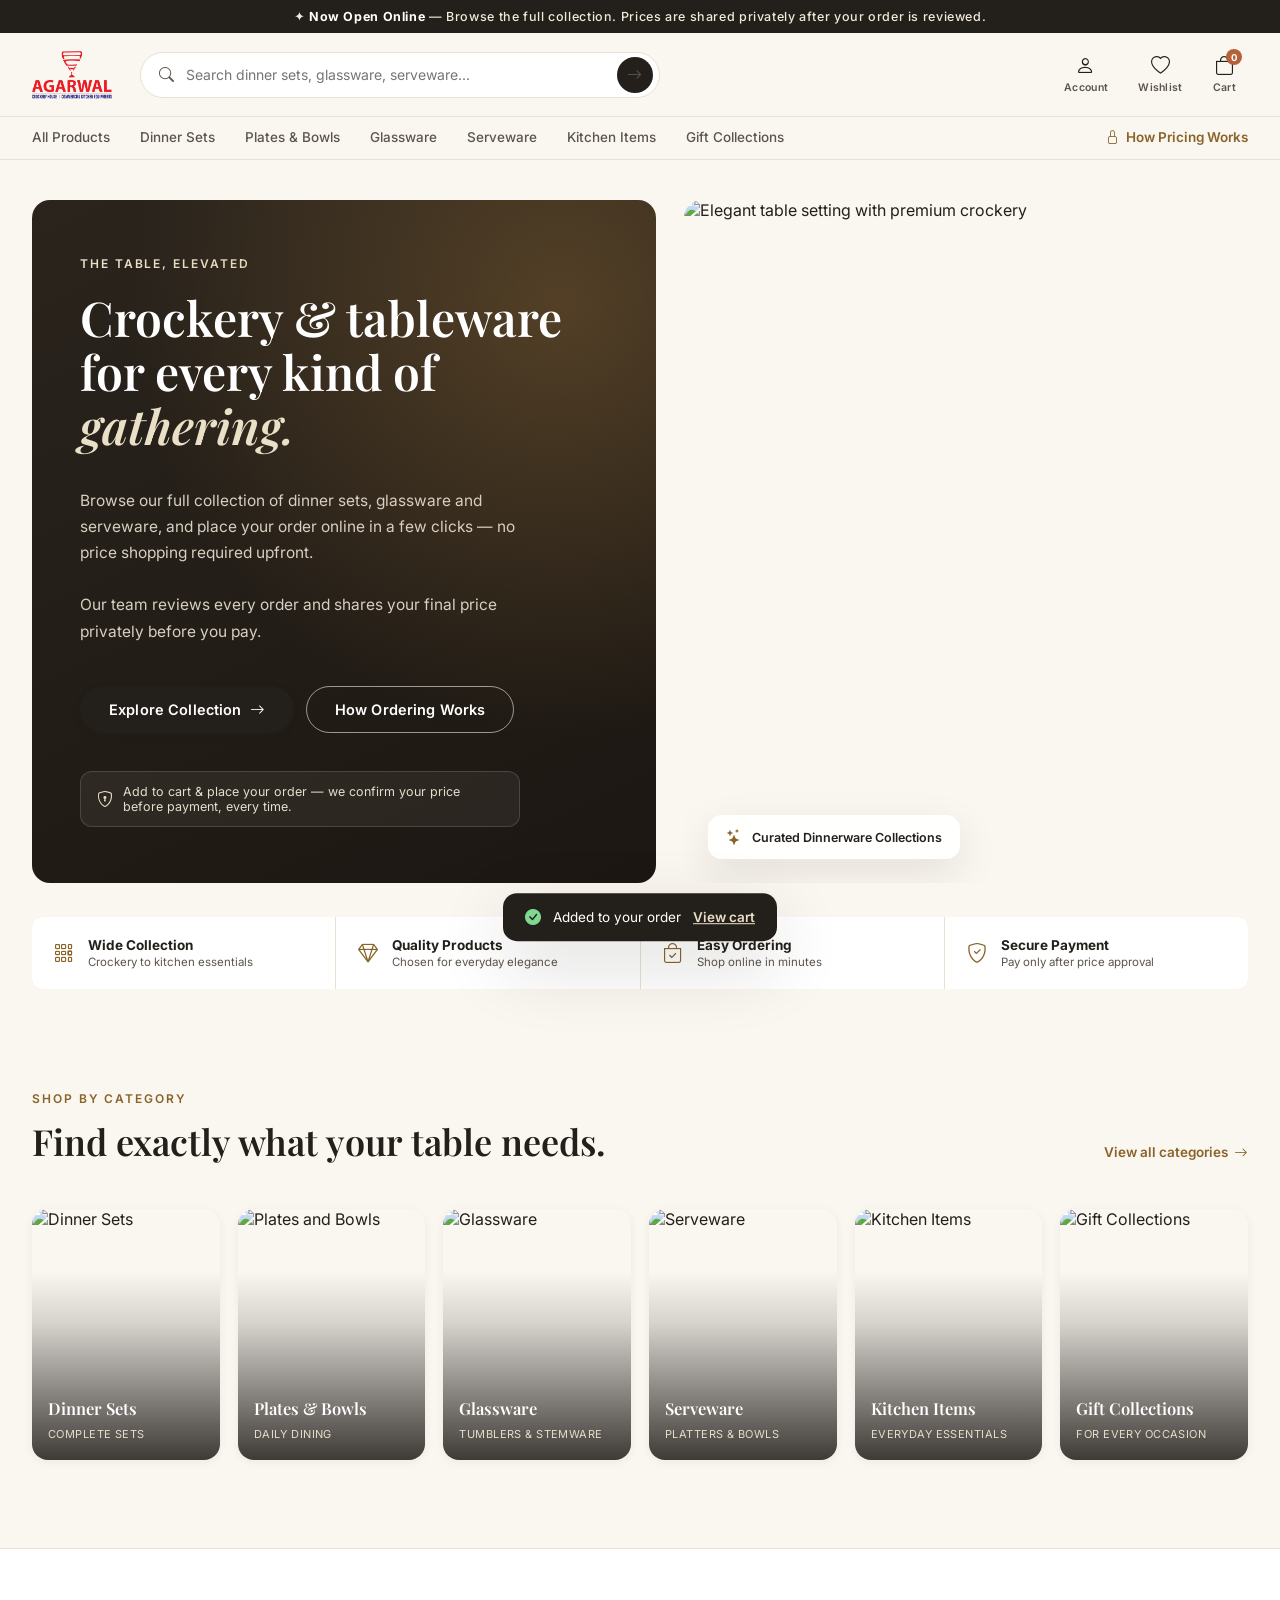
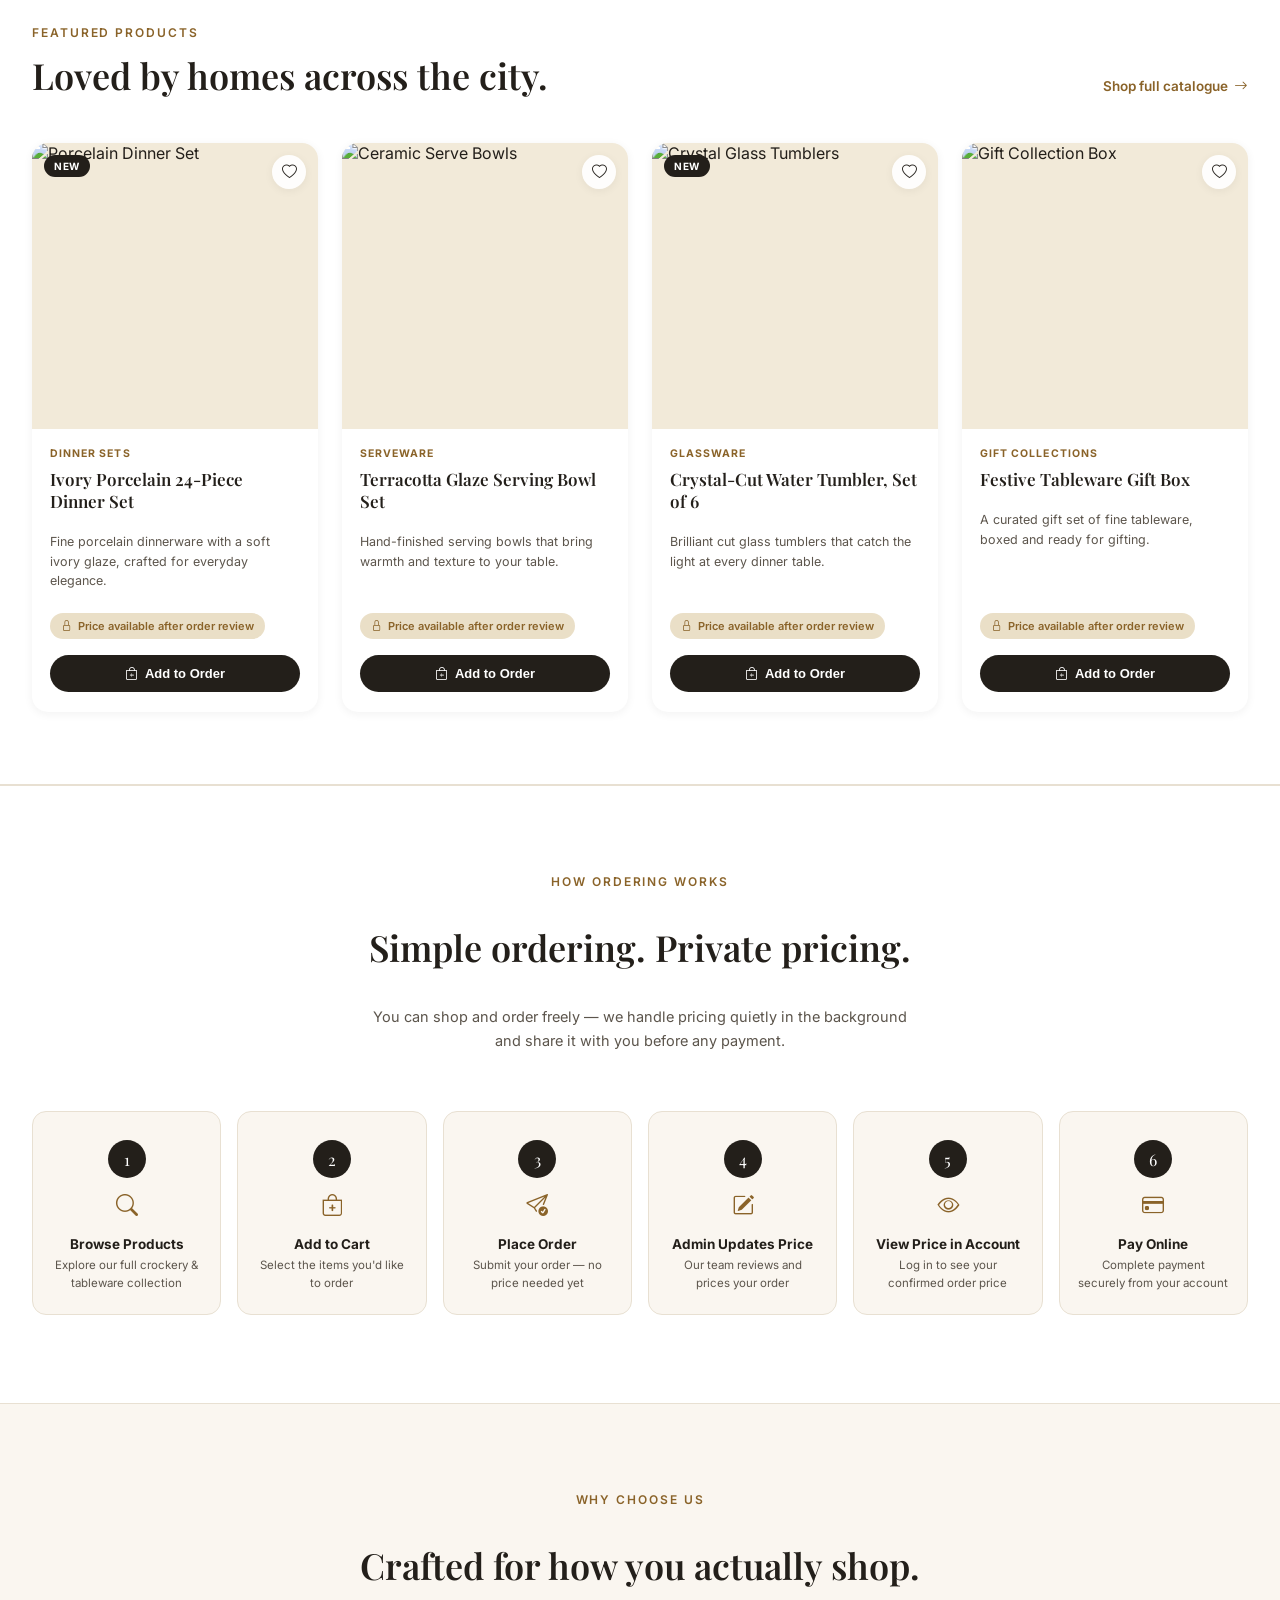
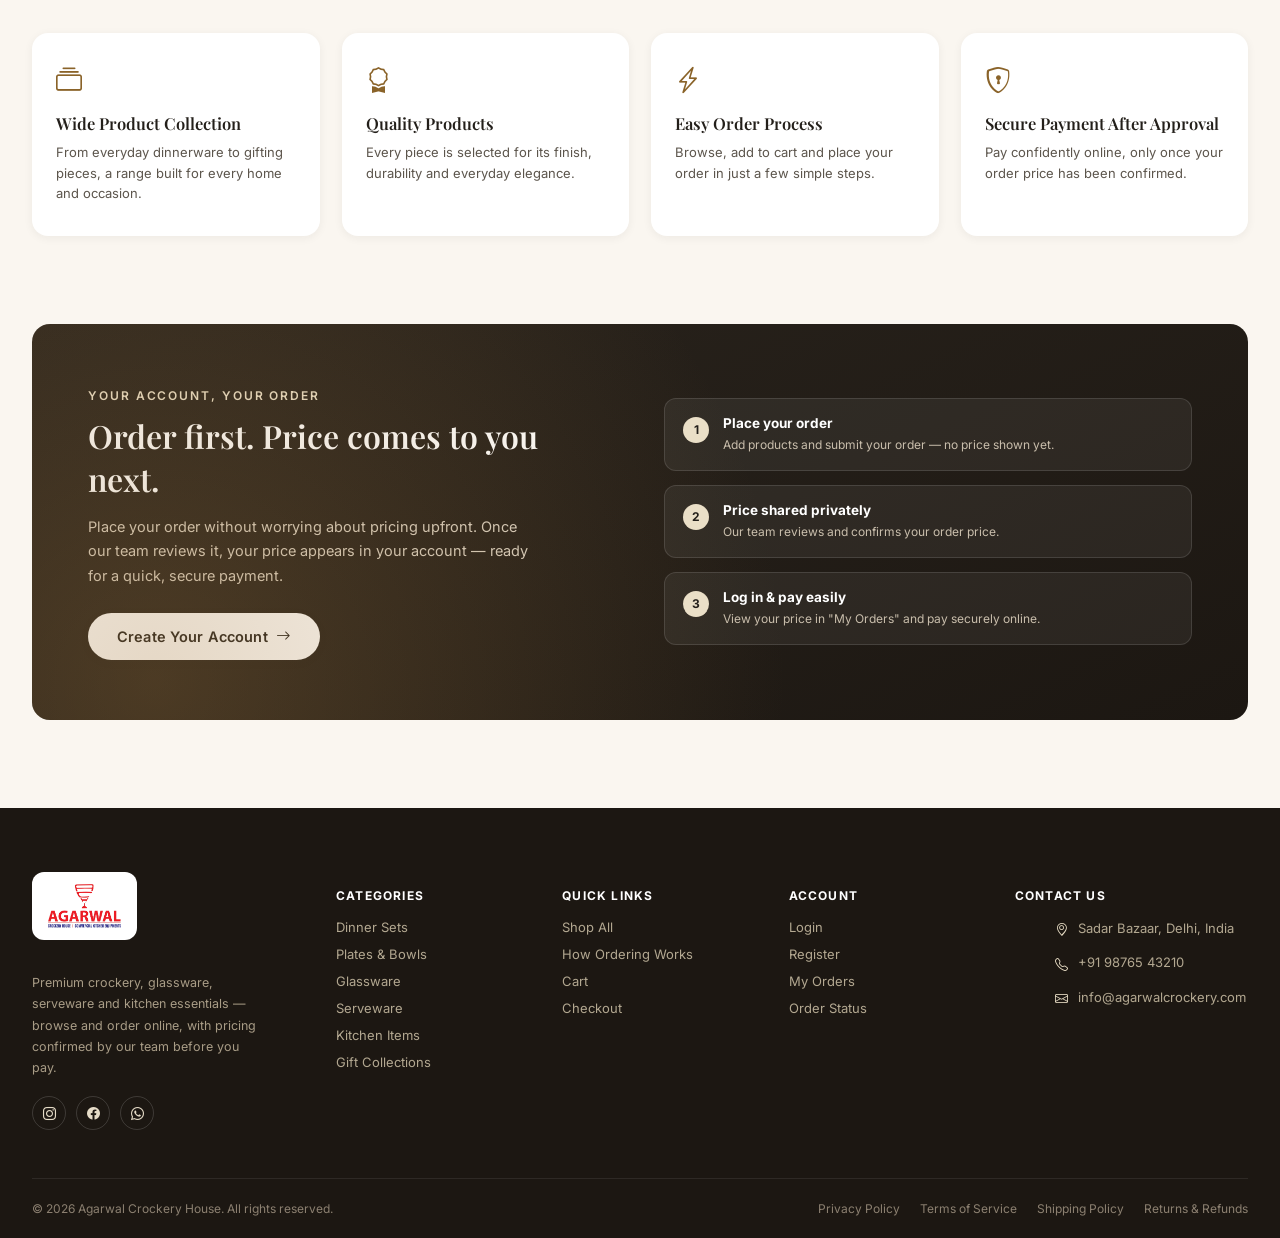
==== commit 78f0bdda: "Build full storefront: shop, product, cart, checkout, auth and orders pages Adds a complete, consist" ====
--- a/index.html
+++ b/index.html
@@ -5,11 +5,12 @@
 <meta name="viewport" content="width=device-width, initial-scale=1">
 <title>Agarwal Crockery House | Premium Crockery, Glassware &amp; Tableware</title>
 <meta name="description" content="Shop dinner sets, glassware, serveware and kitchen essentials from Agarwal Crockery House. Browse and order online — pricing is shared after your order is reviewed.">
-<link rel="icon" href="assets/img/logo.svg">
+<link rel="icon" href="assets/img/logo.png">
 <link rel="preconnect" href="https://fonts.googleapis.com">
 <link rel="preconnect" href="https://fonts.gstatic.com" crossorigin>
 <link href="https://fonts.googleapis.com/css2?family=Playfair+Display:ital,wght@0,500;0,600;0,700;1,500&family=Inter:wght@400;500;600;700;800&display=swap" rel="stylesheet">
 <link href="https://cdn.jsdelivr.net/npm/bootstrap-icons@1.11.3/font/bootstrap-icons.css" rel="stylesheet">
+<link rel="stylesheet" href="assets/css/site.css">
 <link rel="stylesheet" href="assets/css/homepage.css">
 </head>
 <body>
@@ -19,8 +20,7 @@
 <header class="site-header">
   <div class="header-row">
     <a class="logo-mark" href="index.html">
-      <img src="assets/img/logo.svg" alt="Agarwal Crockery House">
-      <span class="logo-text"><b>Agarwal Crockery</b><span>HOUSE &nbsp;·&nbsp; EST. TABLEWARE</span></span>
+      <img src="assets/img/logo.png" alt="Agarwal Crockery House">
     </a>
     <form class="search-form" action="shop.html">
       <i class="bi bi-search"></i>
@@ -29,7 +29,7 @@
     </form>
     <div class="header-actions">
       <a class="icon-link" href="login.html"><i class="bi bi-person"></i><span class="label">Account</span></a>
-      <a class="icon-link" href="#" aria-label="Wishlist"><i class="bi bi-heart"></i><span class="label">Wishlist</span></a>
+      <a class="icon-link" href="orders.html"><i class="bi bi-heart"></i><span class="label">Wishlist</span></a>
       <a class="icon-link" href="cart.html"><i class="bi bi-bag"></i><span class="label">Cart</span><span class="count" data-cart-count>0</span></a>
     </div>
   </div>
@@ -120,15 +120,15 @@
       <a class="head-link" href="shop.html">Shop full catalogue <i class="bi bi-arrow-right"></i></a>
     </div>
     <div class="product-grid">
-      <article class="product-card">
+      <article class="product-card" data-id="p1">
         <div class="product-media">
           <span class="new-badge">NEW</span>
-          <img src="https://images.unsplash.com/photo-1610701596007-11502861dcfa?auto=format&fit=crop&w=700&q=84" alt="Porcelain Dinner Set">
+          <a href="product.html?id=p1"><img src="https://images.unsplash.com/photo-1610701596007-11502861dcfa?auto=format&fit=crop&w=700&q=84" alt="Porcelain Dinner Set"></a>
           <button class="wish-btn" data-wish aria-label="Add to wishlist"><i class="bi bi-heart"></i></button>
         </div>
         <div class="product-body">
           <span class="product-cat">Dinner Sets</span>
-          <h3 class="product-title">Ivory Porcelain 24-Piece Dinner Set</h3>
+          <h3 class="product-title"><a href="product.html?id=p1">Ivory Porcelain 24-Piece Dinner Set</a></h3>
           <p class="product-desc">Fine porcelain dinnerware with a soft ivory glaze, crafted for everyday elegance.</p>
           <span class="price-badge"><i class="bi bi-lock"></i> Price available after order review</span>
           <div class="product-foot">
@@ -136,14 +136,14 @@
           </div>
         </div>
       </article>
-      <article class="product-card">
-        <div class="product-media">
-          <img src="https://images.unsplash.com/photo-1578749556568-bc2c40e68b61?auto=format&fit=crop&w=700&q=84" alt="Ceramic Serve Bowls">
+      <article class="product-card" data-id="p2">
+        <div class="product-media">
+          <a href="product.html?id=p2"><img src="https://images.unsplash.com/photo-1578749556568-bc2c40e68b61?auto=format&fit=crop&w=700&q=84" alt="Ceramic Serve Bowls"></a>
           <button class="wish-btn" data-wish aria-label="Add to wishlist"><i class="bi bi-heart"></i></button>
         </div>
         <div class="product-body">
           <span class="product-cat">Serveware</span>
-          <h3 class="product-title">Terracotta Glaze Serving Bowl Set</h3>
+          <h3 class="product-title"><a href="product.html?id=p2">Terracotta Glaze Serving Bowl Set</a></h3>
           <p class="product-desc">Hand-finished serving bowls that bring warmth and texture to your table.</p>
           <span class="price-badge"><i class="bi bi-lock"></i> Price available after order review</span>
           <div class="product-foot">
@@ -151,15 +151,15 @@
           </div>
         </div>
       </article>
-      <article class="product-card">
+      <article class="product-card" data-id="p3">
         <div class="product-media">
           <span class="new-badge">NEW</span>
-          <img src="https://images.unsplash.com/photo-1513558161293-cdaf765ed2fd?auto=format&fit=crop&w=700&q=84" alt="Crystal Glass Tumblers">
+          <a href="product.html?id=p3"><img src="https://images.unsplash.com/photo-1513558161293-cdaf765ed2fd?auto=format&fit=crop&w=700&q=84" alt="Crystal Glass Tumblers"></a>
           <button class="wish-btn" data-wish aria-label="Add to wishlist"><i class="bi bi-heart"></i></button>
         </div>
         <div class="product-body">
           <span class="product-cat">Glassware</span>
-          <h3 class="product-title">Crystal-Cut Water Tumbler, Set of 6</h3>
+          <h3 class="product-title"><a href="product.html?id=p3">Crystal-Cut Water Tumbler, Set of 6</a></h3>
           <p class="product-desc">Brilliant cut glass tumblers that catch the light at every dinner table.</p>
           <span class="price-badge"><i class="bi bi-lock"></i> Price available after order review</span>
           <div class="product-foot">
@@ -167,14 +167,14 @@
           </div>
         </div>
       </article>
-      <article class="product-card">
-        <div class="product-media">
-          <img src="https://images.unsplash.com/photo-1746343365753-5ddd9f7f3994?auto=format&fit=crop&w=700&q=84" alt="Gift Collection Box">
+      <article class="product-card" data-id="p4">
+        <div class="product-media">
+          <a href="product.html?id=p4"><img src="https://images.unsplash.com/photo-1746343365753-5ddd9f7f3994?auto=format&fit=crop&w=700&q=84" alt="Gift Collection Box"></a>
           <button class="wish-btn" data-wish aria-label="Add to wishlist"><i class="bi bi-heart"></i></button>
         </div>
         <div class="product-body">
           <span class="product-cat">Gift Collections</span>
-          <h3 class="product-title">Festive Tableware Gift Box</h3>
+          <h3 class="product-title"><a href="product.html?id=p4">Festive Tableware Gift Box</a></h3>
           <p class="product-desc">A curated gift set of fine tableware, boxed and ready for gifting.</p>
           <span class="price-badge"><i class="bi bi-lock"></i> Price available after order review</span>
           <div class="product-foot">
@@ -235,7 +235,7 @@
 <footer class="site-footer">
   <div class="footer-top">
     <div class="footer-brand">
-      <img src="assets/img/logo.svg" alt="Agarwal Crockery House">
+      <div class="footer-logo-badge"><img src="assets/img/logo.png" alt="Agarwal Crockery House"></div>
       <p>Premium crockery, glassware, serveware and kitchen essentials — browse and order online, with pricing confirmed by our team before you pay.</p>
       <div class="footer-social">
         <a href="#" aria-label="Instagram"><i class="bi bi-instagram"></i></a>
@@ -288,6 +288,7 @@
 
 <div class="toast-note" id="homeToast"><i class="bi bi-check-circle-fill"></i><span data-toast-text>Added to your order</span><a href="cart.html">View cart</a></div>
 
-<script src="assets/js/homepage.js"></script>
+<script src="assets/js/products.js"></script>
+<script src="assets/js/site.js"></script>
 </body>
 </html>
--- a/assets/css/site.css
+++ b/assets/css/site.css
@@ -0,0 +1,343 @@
+/* Agarwal Crockery House — shared design system
+   Used on every page: variables, header, footer, buttons, cards, toast */
+
+:root{
+  --ink:#231f1a;
+  --ink-soft:#5c554c;
+  --cream:#faf6f0;
+  --cream-deep:#f2ead9;
+  --paper:#ffffff;
+  --line:#e8e0d2;
+  --gold:#a97c3f;
+  --gold-deep:#8a6329;
+  --gold-soft:#eadfc7;
+  --terracotta:#b5623a;
+  --success:#3f8a5c;
+  --danger:#b5423a;
+  --shadow-sm:0 2px 10px rgba(35,31,26,.06);
+  --shadow-md:0 14px 40px rgba(35,31,26,.10);
+  --shadow-lg:0 24px 70px rgba(35,31,26,.16);
+  --radius:18px;
+  --radius-sm:10px;
+  --serif:'Playfair Display', Georgia, serif;
+  --sans:'Inter', -apple-system, BlinkMacSystemFont, sans-serif;
+}
+
+*{box-sizing:border-box;}
+html{scroll-behavior:smooth;}
+body{
+  margin:0;
+  font-family:var(--sans);
+  color:var(--ink);
+  background:var(--cream);
+  -webkit-font-smoothing:antialiased;
+  font-feature-settings:"liga" 1;
+}
+img{max-width:100%;display:block;}
+a{color:inherit;text-decoration:none;}
+.container{width:100%;max-width:1280px;margin:0 auto;padding:0 32px;}
+section{position:relative;}
+.eyebrow{
+  font-family:var(--sans);
+  font-size:12px;
+  font-weight:600;
+  letter-spacing:.16em;
+  text-transform:uppercase;
+  color:var(--gold-deep);
+}
+h1,h2,h3{font-family:var(--serif); font-weight:600; margin:0; color:var(--ink);}
+.btn{
+  display:inline-flex; align-items:center; justify-content:center; gap:8px;
+  padding:14px 28px; border-radius:999px;
+  font-family:var(--sans); font-weight:600; font-size:14.5px;
+  letter-spacing:.01em; cursor:pointer; border:1px solid transparent;
+  transition:transform .2s ease, box-shadow .2s ease, background .2s ease, color .2s ease, border-color .2s ease;
+  white-space:nowrap;
+}
+.btn:hover{transform:translateY(-2px);}
+.btn:disabled{opacity:.55; cursor:not-allowed; transform:none;}
+.btn-block{width:100%;}
+.btn-sm{padding:10px 18px; font-size:13px;}
+.btn-dark{background:var(--ink); color:#fff; box-shadow:var(--shadow-sm);}
+.btn-dark:hover{background:#3a342a; box-shadow:var(--shadow-md);}
+.btn-outline{background:transparent; color:var(--ink); border-color:rgba(35,31,26,.25);}
+.btn-outline:hover{border-color:var(--ink); background:rgba(35,31,26,.04);}
+.btn-outline-light{background:transparent; color:#fff; border-color:rgba(255,255,255,.55);}
+.btn-outline-light:hover{border-color:#fff; background:rgba(255,255,255,.12);}
+.btn-gold{background:var(--gold-deep); color:#fff;}
+.btn-gold:hover{background:#734f20;}
+
+/* ---------- Announcement bar ---------- */
+.announce{
+  background:var(--ink); color:#f2ead9; text-align:center;
+  font-size:12.5px; letter-spacing:.05em; padding:9px 16px;
+  font-weight:500;
+}
+.announce b{color:#fff; font-weight:700;}
+
+/* ---------- Header ---------- */
+header.site-header{
+  background:rgba(250,246,240,.92);
+  backdrop-filter:saturate(160%) blur(10px);
+  border-bottom:1px solid var(--line);
+  position:sticky; top:0; z-index:60;
+}
+.header-row{
+  display:flex; align-items:center; gap:28px;
+  padding:14px 32px; max-width:1280px; margin:0 auto;
+}
+.logo-mark{display:flex; align-items:center; gap:10px; flex-shrink:0;}
+.logo-mark img{height:48px; width:auto;}
+.logo-text{display:flex; flex-direction:column; line-height:1;}
+.logo-text b{font-family:var(--serif); font-size:19px; letter-spacing:.01em;}
+.logo-text span{font-size:10px; letter-spacing:.14em; color:var(--ink-soft); margin-top:3px;}
+
+.search-form{
+  flex:1; max-width:520px; display:flex; align-items:center;
+  background:var(--paper); border:1px solid var(--line); border-radius:999px;
+  padding:0 6px 0 18px; height:46px; transition:border-color .2s ease, box-shadow .2s ease;
+}
+.search-form:focus-within{border-color:var(--gold); box-shadow:0 0 0 4px var(--gold-soft);}
+.search-form i{color:var(--ink-soft); font-size:15px;}
+.search-form input{
+  border:0; outline:0; background:transparent; flex:1; padding:0 12px;
+  font-family:var(--sans); font-size:14px; color:var(--ink);
+}
+.search-form button{
+  border:0; background:var(--ink); color:#fff; border-radius:999px;
+  height:36px; width:36px; display:flex; align-items:center; justify-content:center;
+  cursor:pointer; flex-shrink:0;
+}
+
+.header-actions{display:flex; align-items:center; gap:6px; margin-left:auto; flex-shrink:0;}
+.icon-link{
+  display:flex; flex-direction:column; align-items:center; gap:3px;
+  padding:8px 12px; border-radius:12px; position:relative;
+  font-size:10.5px; color:var(--ink-soft); font-weight:600; letter-spacing:.03em;
+  transition:background .15s ease, color .15s ease; background:none; border:0; cursor:pointer;
+}
+.icon-link i{font-size:19px; color:var(--ink);}
+.icon-link:hover{background:var(--cream-deep); color:var(--ink);}
+.icon-link .count{
+  position:absolute; top:2px; right:6px; background:var(--terracotta); color:#fff;
+  font-size:9.5px; font-weight:700; min-width:16px; height:16px; border-radius:999px;
+  display:flex; align-items:center; justify-content:center; padding:0 3px;
+}
+
+nav.category-nav{border-top:1px solid var(--line);}
+.category-nav-row{
+  max-width:1280px; margin:0 auto; padding:0 32px;
+  display:flex; align-items:center; gap:30px; overflow-x:auto;
+  scrollbar-width:none;
+}
+.category-nav-row::-webkit-scrollbar{display:none;}
+.category-nav-row a{
+  font-size:13.5px; font-weight:500; color:var(--ink-soft); padding:12px 0;
+  white-space:nowrap; border-bottom:2px solid transparent; transition:color .15s ease, border-color .15s ease;
+}
+.category-nav-row a:hover, .category-nav-row a.active{color:var(--ink); border-color:var(--gold);}
+.category-nav-row a.pricing-link{color:var(--gold-deep); font-weight:600; margin-left:auto; display:flex; align-items:center; gap:6px;}
+
+/* ---------- Breadcrumb / page header ---------- */
+.page-hero{
+  padding:44px 32px 34px; border-bottom:1px solid var(--line); background:var(--paper);
+}
+.page-hero .container{display:flex; align-items:flex-end; justify-content:space-between; gap:20px; flex-wrap:wrap;}
+.breadcrumb{font-size:12px; color:var(--ink-soft); margin-bottom:10px;}
+.breadcrumb a{color:var(--ink-soft);}
+.breadcrumb a:hover{color:var(--gold-deep);}
+.page-hero h1{font-size:clamp(24px,3vw,32px);}
+.page-hero p{font-size:13.5px; color:var(--ink-soft); margin-top:8px; max-width:480px;}
+
+/* ---------- Section shell ---------- */
+.section{padding:88px 32px;}
+.section-tight{padding:72px 32px;}
+.section-head{
+  max-width:1280px; margin:0 auto 44px; display:flex; align-items:flex-end;
+  justify-content:space-between; gap:24px; flex-wrap:wrap;
+}
+.section-head h2{font-size:clamp(26px,3vw,36px); margin-top:10px;}
+.section-head p{font-size:14.5px; color:var(--ink-soft); max-width:440px; margin-top:10px; line-height:1.65;}
+.section-head .head-link{
+  font-size:13.5px; font-weight:600; color:var(--gold-deep); display:flex; align-items:center; gap:6px;
+  padding-bottom:4px; border-bottom:1px solid transparent;
+}
+.section-head .head-link:hover{border-color:var(--gold-deep);}
+.center-head{text-align:center; justify-content:center; flex-direction:column; align-items:center;}
+.center-head p{max-width:560px;}
+
+/* ---------- Category card (shared: home + shop) ---------- */
+.cat-grid{
+  max-width:1280px; margin:0 auto; display:grid;
+  grid-template-columns:repeat(6,1fr); gap:18px;
+}
+.cat-card{
+  border-radius:16px; overflow:hidden; position:relative; aspect-ratio:3/4;
+  box-shadow:var(--shadow-sm); transition:transform .35s ease, box-shadow .35s ease;
+}
+.cat-card:hover{transform:translateY(-6px); box-shadow:var(--shadow-lg);}
+.cat-card img{width:100%; height:100%; object-fit:cover; transition:transform .5s ease;}
+.cat-card:hover img{transform:scale(1.07);}
+.cat-card::after{
+  content:""; position:absolute; inset:0;
+  background:linear-gradient(to top, rgba(20,17,13,.82) 0%, rgba(20,17,13,.15) 55%, transparent 75%);
+}
+.cat-card .cat-label{position:absolute; left:0; right:0; bottom:0; padding:18px 16px; z-index:2;}
+.cat-card .cat-label h3{color:#fff; font-size:16.5px; margin-bottom:3px;}
+.cat-card .cat-label span{color:#e6dcc8; font-size:11px; letter-spacing:.04em;}
+
+/* ---------- Product card (shared: home + shop + cart cross-sell) ---------- */
+.product-grid{
+  max-width:1280px; margin:0 auto; display:grid;
+  grid-template-columns:repeat(4,1fr); gap:24px;
+}
+.product-card{
+  background:var(--paper); border-radius:16px; overflow:hidden;
+  box-shadow:var(--shadow-sm); transition:transform .3s ease, box-shadow .3s ease;
+  display:flex; flex-direction:column;
+}
+.product-card:hover{transform:translateY(-5px); box-shadow:var(--shadow-md);}
+.product-media{position:relative; aspect-ratio:1/1; overflow:hidden; background:var(--cream-deep); display:block;}
+.product-media img{width:100%; height:100%; object-fit:cover; transition:transform .5s ease;}
+.product-card:hover .product-media img{transform:scale(1.06);}
+.product-media .wish-btn{
+  position:absolute; top:12px; right:12px; width:34px; height:34px; border-radius:999px;
+  background:rgba(255,255,255,.92); border:0; display:flex; align-items:center; justify-content:center;
+  cursor:pointer; color:var(--ink); font-size:14.5px; box-shadow:var(--shadow-sm); z-index:2;
+  transition:color .15s ease, transform .15s ease;
+}
+.product-media .wish-btn:hover, .product-media .wish-btn.active{color:var(--terracotta); transform:scale(1.08);}
+.product-media .new-badge{
+  position:absolute; top:12px; left:12px; background:var(--ink); color:#fff;
+  font-size:10px; font-weight:700; letter-spacing:.06em; padding:5px 10px; border-radius:999px; z-index:2;
+}
+.product-body{padding:18px 18px 20px; display:flex; flex-direction:column; gap:8px; flex:1;}
+.product-cat{font-size:10.5px; letter-spacing:.1em; color:var(--gold-deep); font-weight:700; text-transform:uppercase;}
+.product-title{font-family:var(--serif); font-size:17px; font-weight:600; line-height:1.3;}
+.product-title a{color:inherit;}
+.product-desc{font-size:12.5px; color:var(--ink-soft); line-height:1.55; flex:1;}
+.price-badge{
+  display:inline-flex; align-items:center; gap:6px; align-self:flex-start;
+  background:var(--gold-soft); color:var(--gold-deep); font-size:11px; font-weight:600;
+  padding:6px 11px; border-radius:999px; margin-top:2px;
+}
+.price-badge i{font-size:11px;}
+.product-foot{display:flex; align-items:center; gap:10px; margin-top:8px;}
+.add-order-btn{
+  flex:1; background:var(--ink); color:#fff; border:0; border-radius:999px;
+  padding:11px 16px; font-size:13px; font-weight:600; cursor:pointer;
+  display:flex; align-items:center; justify-content:center; gap:7px;
+  transition:background .2s ease, transform .2s ease;
+}
+.add-order-btn:hover{background:var(--gold-deep); transform:translateY(-1px);}
+.add-order-btn.added{background:var(--success);}
+
+/* ---------- Status pill (orders) ---------- */
+.status-pill{display:inline-flex; align-items:center; gap:6px; font-size:11px; font-weight:700; letter-spacing:.03em; padding:6px 12px; border-radius:999px; text-transform:uppercase;}
+.status-pending{background:#f3e6cf; color:#8a6329;}
+.status-price-ready{background:#dbe9df; color:#2f6b47;}
+.status-paid{background:#e2e8f5; color:#3a4f8f;}
+
+/* ---------- Auth cards ---------- */
+.auth-wrap{max-width:1280px; margin:0 auto; padding:64px 32px 96px; display:flex; justify-content:center;}
+.auth-card{
+  width:100%; max-width:440px; background:var(--paper); border-radius:var(--radius);
+  box-shadow:var(--shadow-md); padding:44px 40px; border:1px solid var(--line);
+}
+.auth-card .eyebrow{display:block; text-align:center; margin-bottom:8px;}
+.auth-card h1{font-size:26px; text-align:center;}
+.auth-card > p{text-align:center; font-size:13px; color:var(--ink-soft); margin-top:8px; margin-bottom:30px;}
+.field{margin-bottom:18px;}
+.field label{display:block; font-size:12.5px; font-weight:600; margin-bottom:7px; color:var(--ink);}
+.field input, .field select, .field textarea{
+  width:100%; border:1px solid var(--line); border-radius:12px; padding:13px 15px;
+  font-family:var(--sans); font-size:14px; background:var(--cream); color:var(--ink);
+  transition:border-color .2s ease, box-shadow .2s ease;
+}
+.field input:focus, .field select:focus, .field textarea:focus{
+  outline:0; border-color:var(--gold); box-shadow:0 0 0 4px var(--gold-soft); background:var(--paper);
+}
+.field-row{display:grid; grid-template-columns:1fr 1fr; gap:14px;}
+.field-check{display:flex; align-items:center; gap:9px; font-size:13px; color:var(--ink-soft);}
+.field-check input{width:16px; height:16px; accent-color:var(--gold-deep);}
+.auth-foot{display:flex; align-items:center; justify-content:space-between; font-size:12.5px; margin-top:4px; margin-bottom:22px;}
+.auth-foot a{color:var(--gold-deep); font-weight:600;}
+.auth-switch{text-align:center; font-size:13px; color:var(--ink-soft); margin-top:22px;}
+.auth-switch a{color:var(--gold-deep); font-weight:600;}
+.auth-divider{display:flex; align-items:center; gap:14px; margin:26px 0; color:var(--ink-soft); font-size:11.5px; letter-spacing:.05em; text-transform:uppercase;}
+.auth-divider::before, .auth-divider::after{content:""; flex:1; height:1px; background:var(--line);}
+
+/* ---------- Empty state ---------- */
+.empty-state{
+  max-width:1280px; margin:0 auto; padding:70px 32px; text-align:center; display:none;
+}
+.empty-state.show{display:block;}
+.empty-state i{font-size:44px; color:var(--gold-soft); margin-bottom:18px; display:block;}
+.empty-state h2{font-size:22px; margin-bottom:10px;}
+.empty-state p{font-size:14px; color:var(--ink-soft); margin-bottom:26px;}
+
+/* ---------- Footer ---------- */
+footer.site-footer{background:#1c1712; color:#c9beac; padding:64px 32px 0;}
+.footer-top{
+  max-width:1280px; margin:0 auto; display:grid; grid-template-columns:1.4fr 1fr 1fr 1fr 1.2fr;
+  gap:32px; padding-bottom:48px; border-bottom:1px solid rgba(255,255,255,.08);
+}
+.footer-logo-badge{background:#fff; border-radius:12px; padding:12px 16px; display:inline-block; margin-bottom:16px;}
+.footer-logo-badge img{height:44px; margin-bottom:0;}
+.footer-brand p{font-size:12.5px; line-height:1.7; color:#a89c86; max-width:230px;}
+.footer-social{display:flex; gap:10px; margin-top:18px;}
+.footer-social a{
+  width:34px; height:34px; border-radius:999px; border:1px solid rgba(255,255,255,.15);
+  display:flex; align-items:center; justify-content:center; font-size:13px; color:#e6dcc8;
+  transition:background .15s ease, border-color .15s ease;
+}
+.footer-social a:hover{background:var(--gold-deep); border-color:var(--gold-deep);}
+.footer-col h4{
+  font-family:var(--sans); font-size:12px; letter-spacing:.1em; text-transform:uppercase;
+  color:#fff; margin-bottom:16px; font-weight:700;
+}
+.footer-col a{display:block; font-size:13px; color:#b3a891; margin-bottom:11px; transition:color .15s ease;}
+.footer-col a:hover{color:#fff;}
+.footer-contact li{list-style:none; display:flex; gap:10px; font-size:13px; color:#b3a891; margin-bottom:13px; line-height:1.5;}
+.footer-contact i{color:var(--gold-soft); margin-top:2px; font-size:13px;}
+.footer-bottom{
+  max-width:1280px; margin:0 auto; padding:22px 0; display:flex; justify-content:space-between;
+  align-items:center; flex-wrap:wrap; gap:12px; font-size:12px; color:#8c8071;
+}
+.footer-bottom .policies{display:flex; gap:20px; flex-wrap:wrap;}
+.footer-bottom .policies a{color:#8c8071; transition:color .15s ease;}
+.footer-bottom .policies a:hover{color:#fff;}
+
+/* ---------- Toast ---------- */
+.toast-note{
+  position:fixed; bottom:26px; left:50%; transform:translate(-50%,140%);
+  background:var(--ink); color:#fff; padding:14px 22px; border-radius:14px;
+  display:flex; align-items:center; gap:12px; box-shadow:var(--shadow-lg); z-index:200;
+  transition:transform .35s cubic-bezier(.2,.9,.3,1); font-size:13.5px;
+}
+.toast-note.show{transform:translate(-50%,0);}
+.toast-note i{color:#7fd88f; font-size:16px;}
+.toast-note a{color:var(--gold-soft); font-weight:600; text-decoration:underline;}
+
+/* ---------- Responsive ---------- */
+@media (max-width:1080px){
+  .cat-grid{grid-template-columns:repeat(3,1fr);}
+  .product-grid{grid-template-columns:repeat(2,1fr);}
+  .footer-top{grid-template-columns:1fr 1fr; row-gap:36px;}
+}
+@media (max-width:720px){
+  .header-row{flex-wrap:wrap; padding:14px 20px;}
+  .search-form{order:3; max-width:100%; width:100%;}
+  .icon-link .label{display:none;}
+  .container, .section, .page-hero{padding-left:20px; padding-right:20px;}
+  .cat-grid{grid-template-columns:repeat(2,1fr);}
+  .product-grid{grid-template-columns:1fr 1fr;}
+  .footer-top{grid-template-columns:1fr;}
+  .section{padding:56px 20px;}
+  .auth-card{padding:34px 24px;}
+  .field-row{grid-template-columns:1fr;}
+}
+@media (max-width:520px){
+  .product-grid{grid-template-columns:1fr;}
+  .cat-grid{grid-template-columns:1fr 1fr;}
+}
--- a/assets/css/homepage.css
+++ b/assets/css/homepage.css
@@ -1,143 +1,9 @@
-/* Agarwal Crockery House — Homepage
-   Premium ecommerce design system */
-
-:root{
-  --ink:#231f1a;
-  --ink-soft:#5c554c;
-  --cream:#faf6f0;
-  --cream-deep:#f2ead9;
-  --paper:#ffffff;
-  --line:#e8e0d2;
-  --gold:#a97c3f;
-  --gold-deep:#8a6329;
-  --gold-soft:#eadfc7;
-  --terracotta:#b5623a;
-  --shadow-sm:0 2px 10px rgba(35,31,26,.06);
-  --shadow-md:0 14px 40px rgba(35,31,26,.10);
-  --shadow-lg:0 24px 70px rgba(35,31,26,.16);
-  --radius:18px;
-  --radius-sm:10px;
-  --serif:'Playfair Display', Georgia, serif;
-  --sans:'Inter', -apple-system, BlinkMacSystemFont, sans-serif;
-}
-
-*{box-sizing:border-box;}
-html{scroll-behavior:smooth;}
-body{
-  margin:0;
-  font-family:var(--sans);
-  color:var(--ink);
-  background:var(--cream);
-  -webkit-font-smoothing:antialiased;
-  font-feature-settings:"liga" 1;
-}
-img{max-width:100%;display:block;}
-a{color:inherit;text-decoration:none;}
-.container{width:100%;max-width:1280px;margin:0 auto;padding:0 32px;}
-section{position:relative;}
-.eyebrow{
-  font-family:var(--sans);
-  font-size:12px;
-  font-weight:600;
-  letter-spacing:.16em;
-  text-transform:uppercase;
-  color:var(--gold-deep);
-}
-h1,h2,h3{font-family:var(--serif); font-weight:600; margin:0; color:var(--ink);}
-.btn{
-  display:inline-flex; align-items:center; gap:8px;
-  padding:14px 28px; border-radius:999px;
-  font-family:var(--sans); font-weight:600; font-size:14.5px;
-  letter-spacing:.01em; cursor:pointer; border:1px solid transparent;
-  transition:transform .2s ease, box-shadow .2s ease, background .2s ease, color .2s ease;
-  white-space:nowrap;
-}
-.btn:hover{transform:translateY(-2px);}
-.btn-dark{background:var(--ink); color:#fff; box-shadow:var(--shadow-sm);}
-.btn-dark:hover{background:#3a342a; box-shadow:var(--shadow-md);}
-.btn-outline{background:transparent; color:var(--ink); border-color:rgba(35,31,26,.25);}
-.btn-outline:hover{border-color:var(--ink); background:rgba(35,31,26,.04);}
-.btn-outline-light{background:transparent; color:#fff; border-color:rgba(255,255,255,.55);}
-.btn-outline-light:hover{border-color:#fff; background:rgba(255,255,255,.12);}
-
-/* ---------- Announcement bar ---------- */
-.announce{
-  background:var(--ink); color:#f2ead9; text-align:center;
-  font-size:12.5px; letter-spacing:.05em; padding:9px 16px;
-  font-weight:500;
-}
-.announce b{color:#fff; font-weight:700;}
-
-/* ---------- Header ---------- */
-header.site-header{
-  background:rgba(250,246,240,.92);
-  backdrop-filter:saturate(160%) blur(10px);
-  border-bottom:1px solid var(--line);
-  position:sticky; top:0; z-index:60;
-}
-.header-row{
-  display:flex; align-items:center; gap:28px;
-  padding:16px 32px; max-width:1280px; margin:0 auto;
-}
-.logo-mark{display:flex; align-items:center; gap:10px; flex-shrink:0;}
-.logo-mark img{height:42px; width:auto;}
-.logo-text{display:flex; flex-direction:column; line-height:1;}
-.logo-text b{font-family:var(--serif); font-size:19px; letter-spacing:.01em;}
-.logo-text span{font-size:10px; letter-spacing:.14em; color:var(--ink-soft); margin-top:3px;}
-
-.search-form{
-  flex:1; max-width:520px; display:flex; align-items:center;
-  background:var(--paper); border:1px solid var(--line); border-radius:999px;
-  padding:0 6px 0 18px; height:46px; transition:border-color .2s ease, box-shadow .2s ease;
-}
-.search-form:focus-within{border-color:var(--gold); box-shadow:0 0 0 4px var(--gold-soft);}
-.search-form i{color:var(--ink-soft); font-size:15px;}
-.search-form input{
-  border:0; outline:0; background:transparent; flex:1; padding:0 12px;
-  font-family:var(--sans); font-size:14px; color:var(--ink);
-}
-.search-form button{
-  border:0; background:var(--ink); color:#fff; border-radius:999px;
-  height:36px; width:36px; display:flex; align-items:center; justify-content:center;
-  cursor:pointer; flex-shrink:0;
-}
-
-.header-actions{display:flex; align-items:center; gap:6px; margin-left:auto; flex-shrink:0;}
-.icon-link{
-  display:flex; flex-direction:column; align-items:center; gap:3px;
-  padding:8px 12px; border-radius:12px; position:relative;
-  font-size:10.5px; color:var(--ink-soft); font-weight:600; letter-spacing:.03em;
-  transition:background .15s ease, color .15s ease;
-}
-.icon-link i{font-size:19px; color:var(--ink);}
-.icon-link:hover{background:var(--cream-deep); color:var(--ink);}
-.icon-link .count{
-  position:absolute; top:2px; right:6px; background:var(--terracotta); color:#fff;
-  font-size:9.5px; font-weight:700; min-width:16px; height:16px; border-radius:999px;
-  display:flex; align-items:center; justify-content:center; padding:0 3px;
-}
-
-nav.category-nav{border-top:1px solid var(--line);}
-.category-nav-row{
-  max-width:1280px; margin:0 auto; padding:0 32px;
-  display:flex; align-items:center; gap:30px; overflow-x:auto;
-  scrollbar-width:none;
-}
-.category-nav-row::-webkit-scrollbar{display:none;}
-.category-nav-row a{
-  font-size:13.5px; font-weight:500; color:var(--ink-soft); padding:12px 0;
-  white-space:nowrap; border-bottom:2px solid transparent; transition:color .15s ease, border-color .15s ease;
-}
-.category-nav-row a:hover{color:var(--ink); border-color:var(--gold);}
-.category-nav-row a.pricing-link{color:var(--gold-deep); font-weight:600; margin-left:auto; display:flex; align-items:center; gap:6px;}
+/* Agarwal Crockery House — Homepage-only sections
+   (shared header/footer/cards/buttons live in site.css) */
 
 /* ---------- Hero ---------- */
-.hero{
-  padding:64px 32px 0; max-width:1280px; margin:0 auto;
-}
-.hero-grid{
-  display:grid; grid-template-columns:1.05fr .95fr; gap:28px; align-items:stretch;
-}
+.hero{padding:40px 32px 0; max-width:1280px; margin:0 auto;}
+.hero-grid{display:grid; grid-template-columns:1.05fr .95fr; gap:28px; align-items:stretch;}
 .hero-copy{
   background:linear-gradient(155deg,#2a241d 0%, #1c1712 100%);
   border-radius:var(--radius); padding:56px 48px; color:#fff;
@@ -150,13 +16,9 @@
   pointer-events:none;
 }
 .hero-copy .eyebrow{color:var(--gold-soft);}
-.hero-copy h1{
-  font-size:clamp(34px, 4vw, 48px); line-height:1.12; color:#fff; position:relative;
-}
+.hero-copy h1{font-size:clamp(34px, 4vw, 48px); line-height:1.12; color:#fff; position:relative;}
 .hero-copy h1 em{color:var(--gold-soft); font-style:italic;}
-.hero-copy p{
-  font-size:15.5px; line-height:1.7; color:#d8cfc0; max-width:440px; position:relative;
-}
+.hero-copy p{font-size:15.5px; line-height:1.7; color:#d8cfc0; max-width:440px; position:relative;}
 .hero-ctas{display:flex; gap:12px; flex-wrap:wrap; margin-top:6px; position:relative;}
 .hero-flow-note{
   display:flex; align-items:center; gap:10px; margin-top:18px; padding:12px 16px;
@@ -180,106 +42,15 @@
   max-width:1280px; margin:0 auto; display:grid; grid-template-columns:repeat(4,1fr);
   gap:1px; background:var(--line); border-radius:var(--radius-sm); overflow:hidden;
 }
-.trust-item{
-  background:var(--paper); padding:20px 22px; display:flex; align-items:center; gap:14px;
-}
+.trust-item{background:var(--paper); padding:20px 22px; display:flex; align-items:center; gap:14px;}
 .trust-item i{font-size:20px; color:var(--gold-deep); flex-shrink:0;}
 .trust-item b{display:block; font-size:13.5px; font-weight:700;}
 .trust-item small{display:block; font-size:11.5px; color:var(--ink-soft); margin-top:2px;}
 
-/* ---------- Section shell ---------- */
-.section{padding:88px 32px;}
-.section-tight{padding:72px 32px;}
-.section-head{
-  max-width:1280px; margin:0 auto 44px; display:flex; align-items:flex-end;
-  justify-content:space-between; gap:24px; flex-wrap:wrap;
-}
-.section-head h2{font-size:clamp(26px,3vw,36px); margin-top:10px;}
-.section-head p{font-size:14.5px; color:var(--ink-soft); max-width:440px; margin-top:10px; line-height:1.65;}
-.section-head .head-link{
-  font-size:13.5px; font-weight:600; color:var(--gold-deep); display:flex; align-items:center; gap:6px;
-  padding-bottom:4px; border-bottom:1px solid transparent;
-}
-.section-head .head-link:hover{border-color:var(--gold-deep);}
-.center-head{text-align:center; justify-content:center; flex-direction:column; align-items:center;}
-.center-head p{max-width:560px;}
-
-/* ---------- Category grid ---------- */
-.cat-grid{
-  max-width:1280px; margin:0 auto; display:grid;
-  grid-template-columns:repeat(6,1fr); gap:18px;
-}
-.cat-card{
-  border-radius:16px; overflow:hidden; position:relative; aspect-ratio:3/4;
-  box-shadow:var(--shadow-sm); transition:transform .35s ease, box-shadow .35s ease;
-}
-.cat-card:hover{transform:translateY(-6px); box-shadow:var(--shadow-lg);}
-.cat-card img{width:100%; height:100%; object-fit:cover; transition:transform .5s ease;}
-.cat-card:hover img{transform:scale(1.07);}
-.cat-card::after{
-  content:""; position:absolute; inset:0;
-  background:linear-gradient(to top, rgba(20,17,13,.82) 0%, rgba(20,17,13,.15) 55%, transparent 75%);
-}
-.cat-card .cat-label{
-  position:absolute; left:0; right:0; bottom:0; padding:18px 16px; z-index:2;
-}
-.cat-card .cat-label h3{color:#fff; font-size:16.5px; margin-bottom:3px;}
-.cat-card .cat-label span{color:#e6dcc8; font-size:11px; letter-spacing:.04em;}
-
-/* ---------- Product grid ---------- */
-.product-grid{
-  max-width:1280px; margin:0 auto; display:grid;
-  grid-template-columns:repeat(4,1fr); gap:24px;
-}
-.product-card{
-  background:var(--paper); border-radius:16px; overflow:hidden;
-  box-shadow:var(--shadow-sm); transition:transform .3s ease, box-shadow .3s ease;
-  display:flex; flex-direction:column;
-}
-.product-card:hover{transform:translateY(-5px); box-shadow:var(--shadow-md);}
-.product-media{position:relative; aspect-ratio:1/1; overflow:hidden; background:var(--cream-deep);}
-.product-media img{width:100%; height:100%; object-fit:cover; transition:transform .5s ease;}
-.product-card:hover .product-media img{transform:scale(1.06);}
-.product-media .wish-btn{
-  position:absolute; top:12px; right:12px; width:34px; height:34px; border-radius:999px;
-  background:rgba(255,255,255,.92); border:0; display:flex; align-items:center; justify-content:center;
-  cursor:pointer; color:var(--ink); font-size:14.5px; box-shadow:var(--shadow-sm);
-  transition:color .15s ease, transform .15s ease;
-}
-.product-media .wish-btn:hover{color:var(--terracotta); transform:scale(1.08);}
-.product-media .new-badge{
-  position:absolute; top:12px; left:12px; background:var(--ink); color:#fff;
-  font-size:10px; font-weight:700; letter-spacing:.06em; padding:5px 10px; border-radius:999px;
-}
-.product-body{padding:18px 18px 20px; display:flex; flex-direction:column; gap:8px; flex:1;}
-.product-cat{font-size:10.5px; letter-spacing:.1em; color:var(--gold-deep); font-weight:700; text-transform:uppercase;}
-.product-title{font-family:var(--serif); font-size:17px; font-weight:600; line-height:1.3;}
-.product-desc{font-size:12.5px; color:var(--ink-soft); line-height:1.55; flex:1;}
-.price-badge{
-  display:inline-flex; align-items:center; gap:6px; align-self:flex-start;
-  background:var(--gold-soft); color:var(--gold-deep); font-size:11px; font-weight:600;
-  padding:6px 11px; border-radius:999px; margin-top:2px;
-}
-.price-badge i{font-size:11px;}
-.product-foot{display:flex; align-items:center; gap:10px; margin-top:8px;}
-.add-order-btn{
-  flex:1; background:var(--ink); color:#fff; border:0; border-radius:999px;
-  padding:11px 16px; font-size:13px; font-weight:600; cursor:pointer;
-  display:flex; align-items:center; justify-content:center; gap:7px;
-  transition:background .2s ease, transform .2s ease;
-}
-.add-order-btn:hover{background:var(--gold-deep); transform:translateY(-1px);}
-
 /* ---------- How ordering works ---------- */
 .flow-section{background:var(--paper); border-top:1px solid var(--line); border-bottom:1px solid var(--line);}
-.flow-grid{
-  max-width:1280px; margin:0 auto; display:grid; grid-template-columns:repeat(6,1fr); gap:16px;
-  counter-reset:flow;
-}
-.flow-step{
-  position:relative; padding:28px 18px 22px; text-align:center; border-radius:14px;
-  background:var(--cream); border:1px solid var(--line);
-}
+.flow-grid{max-width:1280px; margin:0 auto; display:grid; grid-template-columns:repeat(6,1fr); gap:16px;}
+.flow-step{position:relative; padding:28px 18px 22px; text-align:center; border-radius:14px; background:var(--cream); border:1px solid var(--line);}
 .flow-step .flow-num{
   width:38px; height:38px; border-radius:999px; background:var(--ink); color:#fff;
   display:flex; align-items:center; justify-content:center; font-family:var(--serif);
@@ -288,18 +59,10 @@
 .flow-step i{font-size:22px; color:var(--gold-deep); margin-bottom:10px; display:block;}
 .flow-step h4{font-size:13.5px; font-weight:700; margin-bottom:5px; font-family:var(--sans);}
 .flow-step small{font-size:11.5px; color:var(--ink-soft); line-height:1.5; display:block;}
-.flow-arrow{
-  display:none; position:absolute; top:44px; right:-14px; color:var(--line); font-size:16px; z-index:1;
-}
 
 /* ---------- Why choose us ---------- */
-.why-grid{
-  max-width:1280px; margin:0 auto; display:grid; grid-template-columns:repeat(4,1fr); gap:22px;
-}
-.why-card{
-  padding:32px 24px; border-radius:16px; background:var(--paper); box-shadow:var(--shadow-sm);
-  transition:transform .25s ease, box-shadow .25s ease;
-}
+.why-grid{max-width:1280px; margin:0 auto; display:grid; grid-template-columns:repeat(4,1fr); gap:22px;}
+.why-card{padding:32px 24px; border-radius:16px; background:var(--paper); box-shadow:var(--shadow-sm); transition:transform .25s ease, box-shadow .25s ease;}
 .why-card:hover{transform:translateY(-4px); box-shadow:var(--shadow-md);}
 .why-card i{font-size:26px; color:var(--gold-deep); margin-bottom:16px; display:block;}
 .why-card h3{font-size:16.5px; margin-bottom:8px;}
@@ -322,10 +85,7 @@
 .account-flow .btn-dark{background:#fff; color:var(--ink);}
 .account-flow .btn-dark:hover{background:var(--gold-soft);}
 .account-steps{display:flex; flex-direction:column; gap:14px; position:relative;}
-.account-step{
-  display:flex; align-items:flex-start; gap:14px; padding:16px 18px; border-radius:12px;
-  background:rgba(255,255,255,.06); border:1px solid rgba(255,255,255,.12);
-}
+.account-step{display:flex; align-items:flex-start; gap:14px; padding:16px 18px; border-radius:12px; background:rgba(255,255,255,.06); border:1px solid rgba(255,255,255,.12);}
 .account-step .step-dot{
   width:26px; height:26px; border-radius:999px; background:var(--gold-soft); color:var(--ink);
   font-size:12px; font-weight:700; display:flex; align-items:center; justify-content:center; flex-shrink:0; margin-top:2px;
@@ -333,72 +93,16 @@
 .account-step b{display:block; font-size:13.5px; color:#fff; margin-bottom:2px;}
 .account-step span{font-size:12px; color:#c9beac; line-height:1.5;}
 
-/* ---------- Footer ---------- */
-footer.site-footer{background:#1c1712; color:#c9beac; padding:64px 32px 0;}
-.footer-top{
-  max-width:1280px; margin:0 auto; display:grid; grid-template-columns:1.4fr 1fr 1fr 1fr 1.2fr;
-  gap:32px; padding-bottom:48px; border-bottom:1px solid rgba(255,255,255,.08);
-}
-.footer-brand img{height:38px; margin-bottom:14px;}
-.footer-brand p{font-size:12.5px; line-height:1.7; color:#a89c86; max-width:230px;}
-.footer-social{display:flex; gap:10px; margin-top:18px;}
-.footer-social a{
-  width:34px; height:34px; border-radius:999px; border:1px solid rgba(255,255,255,.15);
-  display:flex; align-items:center; justify-content:center; font-size:13px; color:#e6dcc8;
-  transition:background .15s ease, border-color .15s ease;
-}
-.footer-social a:hover{background:var(--gold-deep); border-color:var(--gold-deep);}
-.footer-col h4{
-  font-family:var(--sans); font-size:12px; letter-spacing:.1em; text-transform:uppercase;
-  color:#fff; margin-bottom:16px; font-weight:700;
-}
-.footer-col a{
-  display:block; font-size:13px; color:#b3a891; margin-bottom:11px; transition:color .15s ease;
-}
-.footer-col a:hover{color:#fff;}
-.footer-contact li{list-style:none; display:flex; gap:10px; font-size:13px; color:#b3a891; margin-bottom:13px; line-height:1.5;}
-.footer-contact i{color:var(--gold-soft); margin-top:2px; font-size:13px;}
-.footer-bottom{
-  max-width:1280px; margin:0 auto; padding:22px 0; display:flex; justify-content:space-between;
-  align-items:center; flex-wrap:wrap; gap:12px; font-size:12px; color:#8c8071;
-}
-.footer-bottom .policies{display:flex; gap:20px; flex-wrap:wrap;}
-.footer-bottom .policies a{color:#8c8071; transition:color .15s ease;}
-.footer-bottom .policies a:hover{color:#fff;}
-
-/* ---------- Toast ---------- */
-.toast-note{
-  position:fixed; bottom:26px; left:50%; transform:translate(-50%,140%);
-  background:var(--ink); color:#fff; padding:14px 22px; border-radius:14px;
-  display:flex; align-items:center; gap:12px; box-shadow:var(--shadow-lg); z-index:200;
-  transition:transform .35s cubic-bezier(.2,.9,.3,1); font-size:13.5px;
-}
-.toast-note.show{transform:translate(-50%,0);}
-.toast-note i{color:#7fd88f; font-size:16px;}
-.toast-note a{color:var(--gold-soft); font-weight:600; text-decoration:underline;}
-
-/* ---------- Responsive ---------- */
 @media (max-width:1080px){
   .hero-grid{grid-template-columns:1fr;}
   .hero-visual{min-height:280px;}
-  .cat-grid{grid-template-columns:repeat(3,1fr);}
-  .product-grid{grid-template-columns:repeat(2,1fr);}
   .flow-grid{grid-template-columns:repeat(3,1fr);}
   .why-grid{grid-template-columns:repeat(2,1fr);}
   .account-flow{grid-template-columns:1fr; padding:44px 32px;}
-  .footer-top{grid-template-columns:1fr 1fr; row-gap:36px;}
-  .trust-row{grid-template-columns:repeat(2,1fr);}
 }
 @media (max-width:720px){
-  .header-row{flex-wrap:wrap; padding:14px 20px;}
-  .search-form{order:3; max-width:100%; width:100%;}
-  .icon-link .label{display:none;}
-  .container, .section, .hero{padding-left:20px; padding-right:20px;}
-  .cat-grid{grid-template-columns:repeat(2,1fr);}
-  .product-grid{grid-template-columns:1fr 1fr;}
+  .hero{padding-left:20px; padding-right:20px;}
   .flow-grid{grid-template-columns:1fr 1fr;}
   .why-grid{grid-template-columns:1fr;}
-  .footer-top{grid-template-columns:1fr;}
   .hero-copy{padding:38px 26px;}
-  .section{padding:56px 20px;}
 }
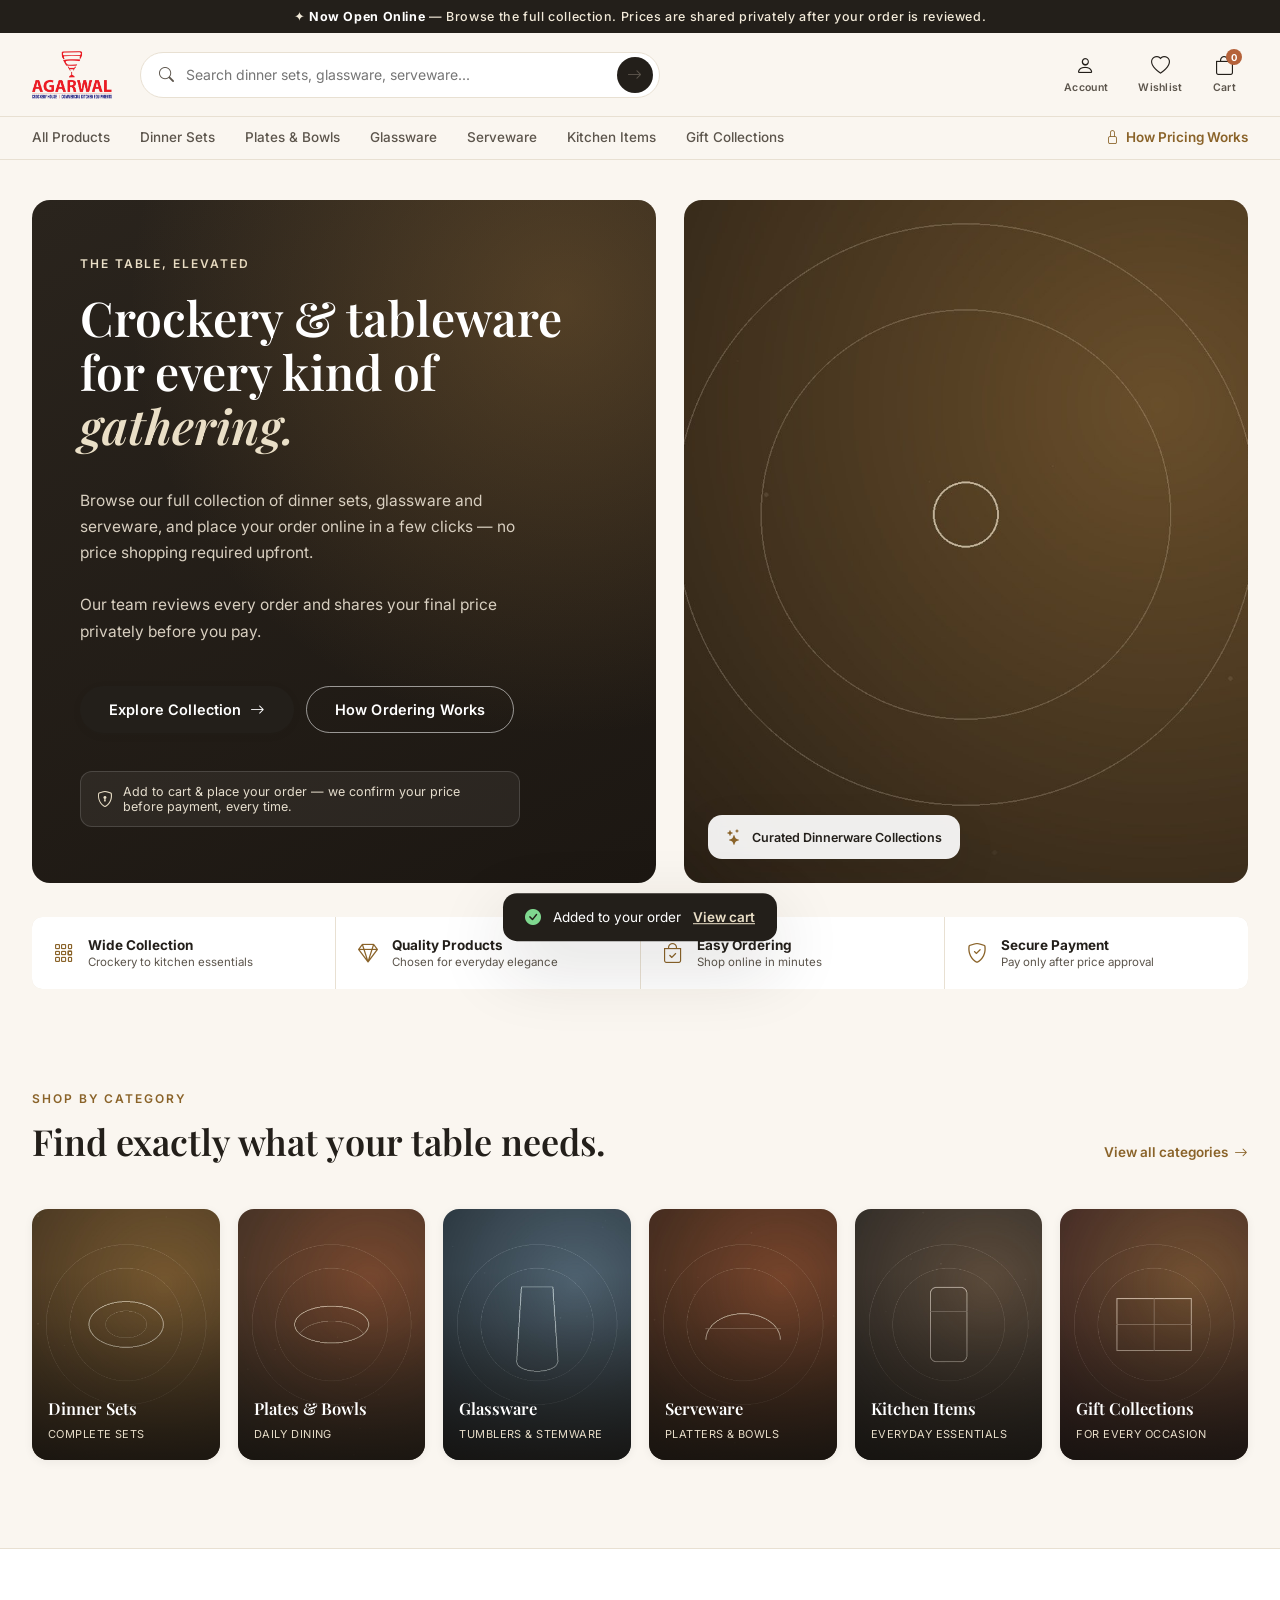
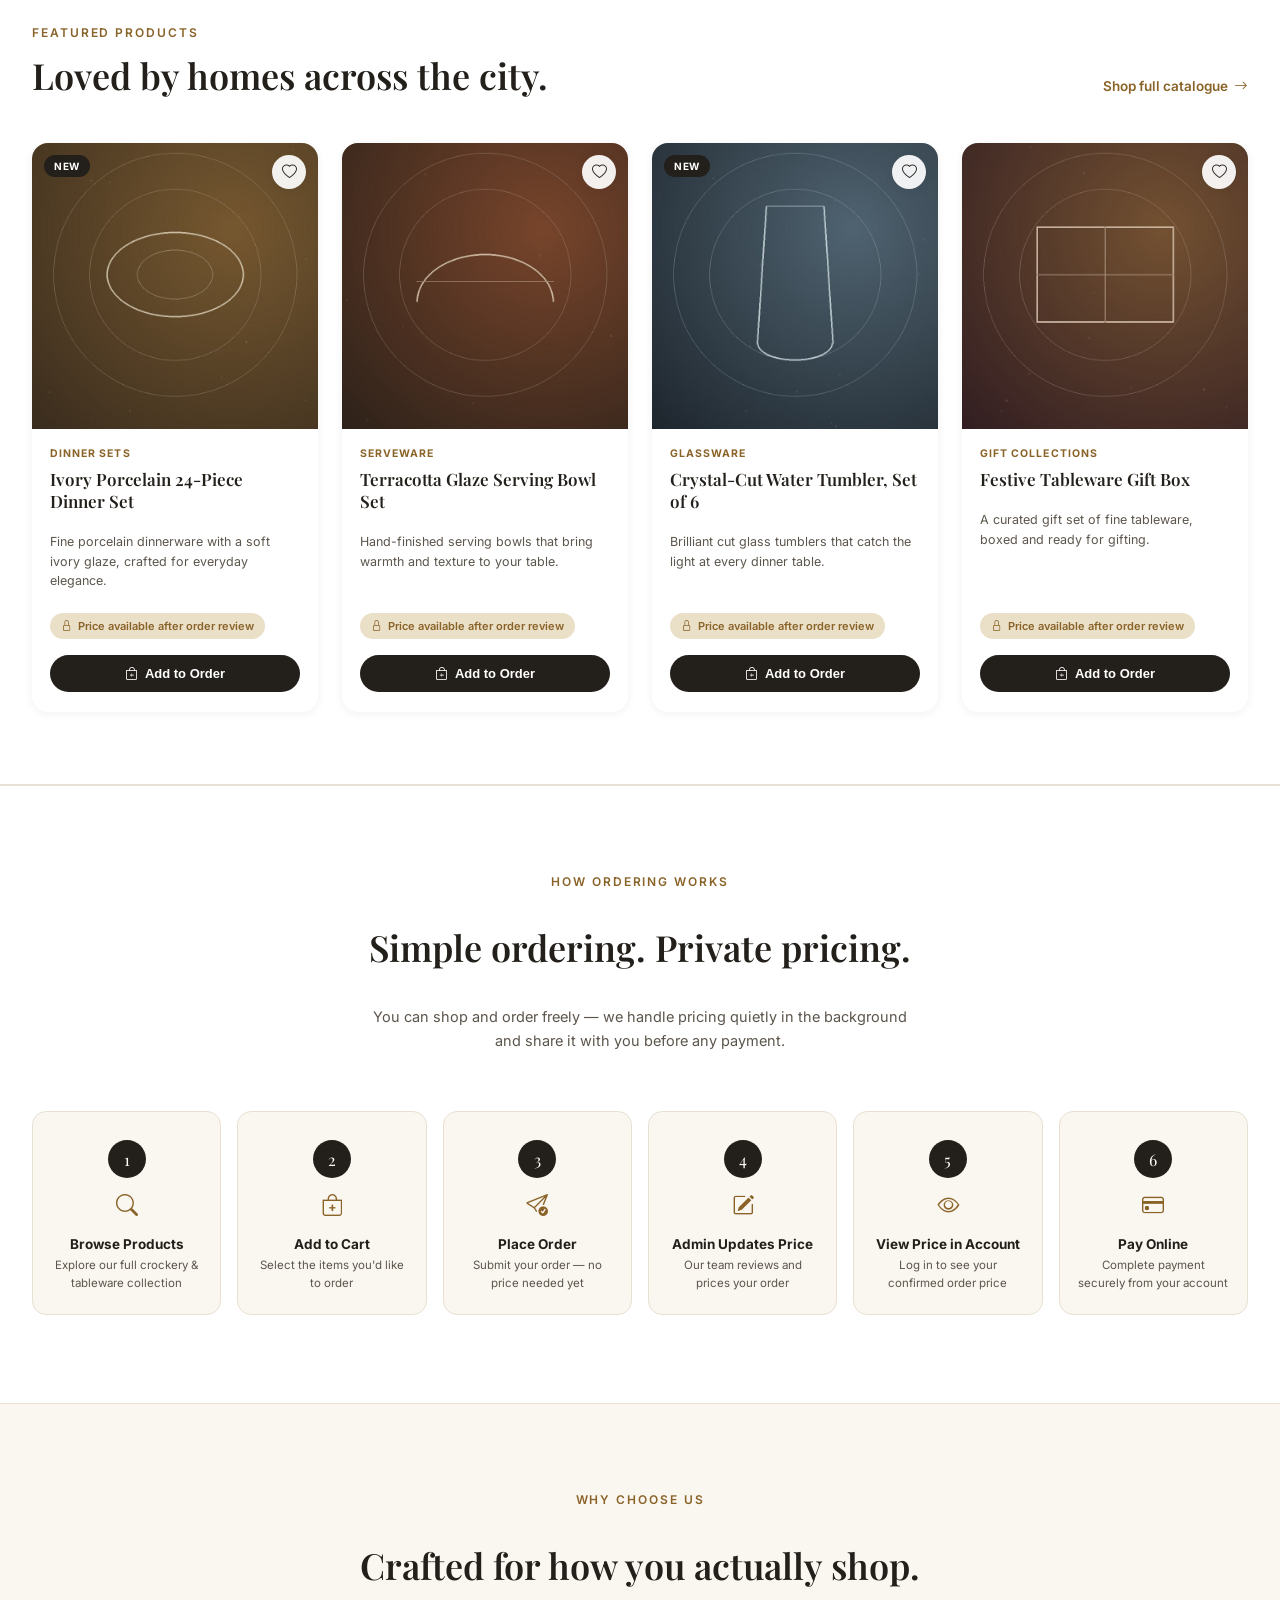
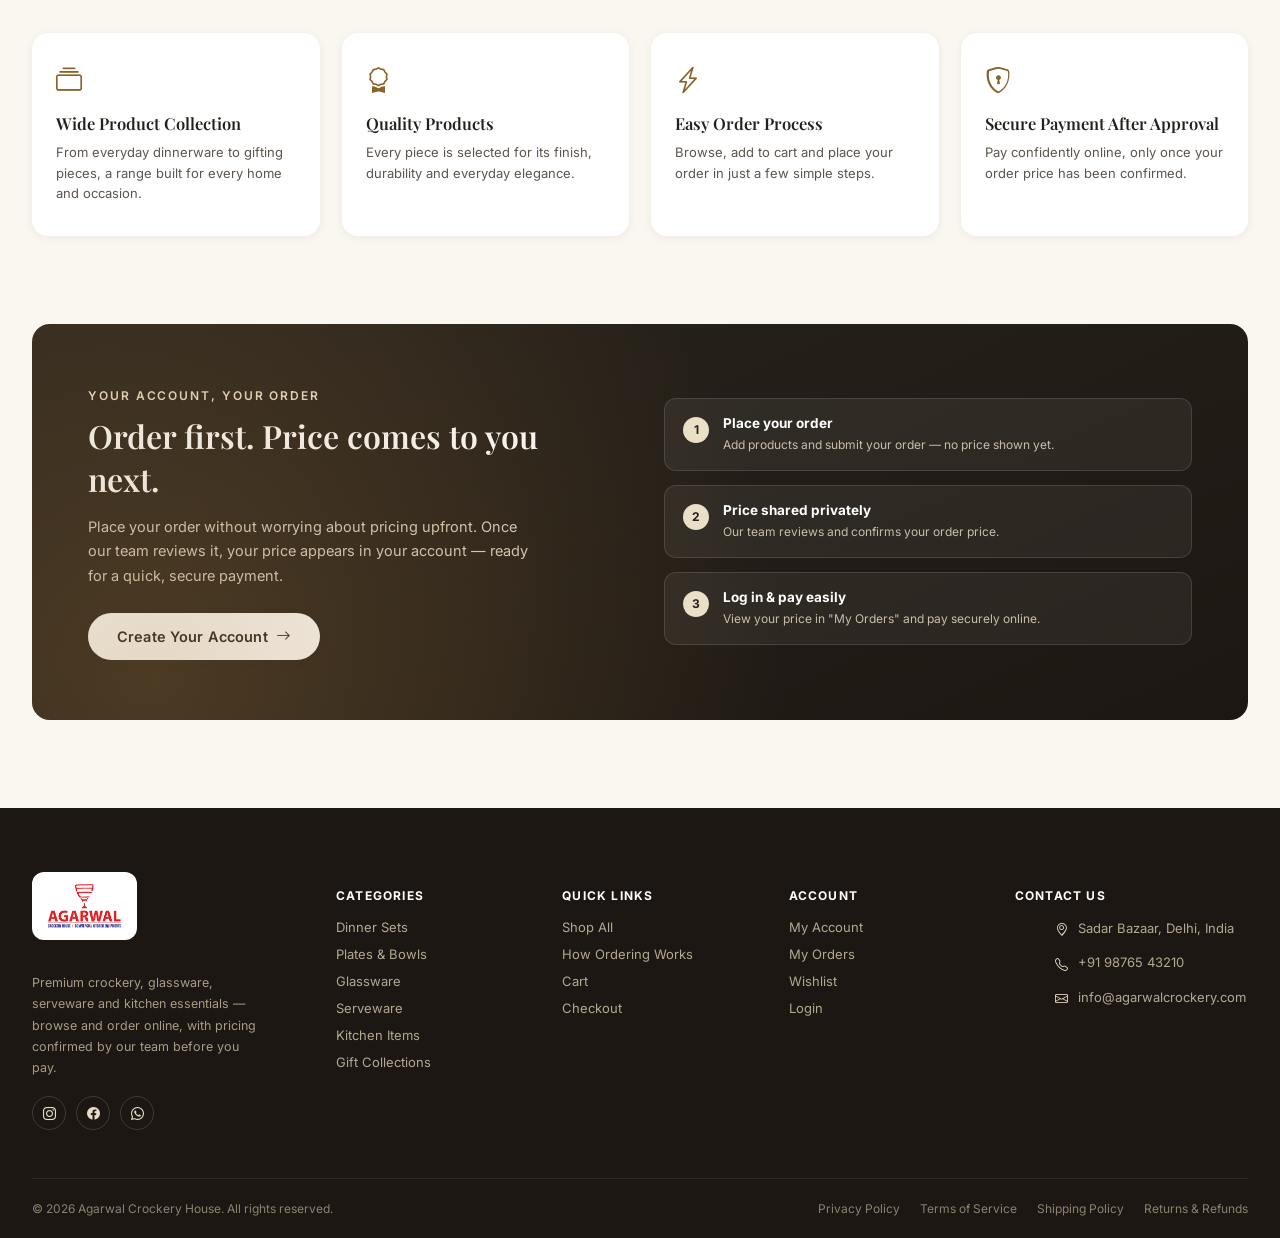
==== commit cacc031a: "Self-host all imagery and rebuild My Orders as a proper account panel Fixes the hero/product images " ====
--- a/index.html
+++ b/index.html
@@ -28,8 +28,8 @@
       <button type="submit" aria-label="Search"><i class="bi bi-arrow-right"></i></button>
     </form>
     <div class="header-actions">
-      <a class="icon-link" href="login.html"><i class="bi bi-person"></i><span class="label">Account</span></a>
-      <a class="icon-link" href="orders.html"><i class="bi bi-heart"></i><span class="label">Wishlist</span></a>
+      <a class="icon-link" href="account.html"><i class="bi bi-person"></i><span class="label">Account</span></a>
+      <a class="icon-link" href="wishlist.html"><i class="bi bi-heart"></i><span class="label">Wishlist</span></a>
       <a class="icon-link" href="cart.html"><i class="bi bi-bag"></i><span class="label">Cart</span><span class="count" data-cart-count>0</span></a>
     </div>
   </div>
@@ -66,7 +66,7 @@
         </div>
       </div>
       <div class="hero-visual">
-        <img src="https://images.unsplash.com/photo-1584346133934-a3afd2a33c5b?auto=format&fit=crop&w=1400&q=85" alt="Elegant table setting with premium crockery">
+        <img src="assets/img/catalog/hero.jpg" alt="Elegant table setting with premium crockery">
         <div class="tag"><i class="bi bi-stars"></i> Curated Dinnerware Collections</div>
       </div>
     </div>
@@ -88,27 +88,27 @@
     </div>
     <div class="cat-grid">
       <a class="cat-card" href="shop.html?cat=dinner-sets">
-        <img src="https://images.unsplash.com/photo-1610701596007-11502861dcfa?auto=format&fit=crop&w=700&q=84" alt="Dinner Sets">
+        <img src="assets/img/catalog/cat-dinner-sets.jpg" alt="Dinner Sets">
         <div class="cat-label"><h3>Dinner Sets</h3><span>COMPLETE SETS</span></div>
       </a>
       <a class="cat-card" href="shop.html?cat=plates-bowls">
-        <img src="https://images.unsplash.com/photo-1578749556568-bc2c40e68b61?auto=format&fit=crop&w=700&q=84" alt="Plates and Bowls">
+        <img src="assets/img/catalog/cat-plates-bowls.jpg" alt="Plates and Bowls">
         <div class="cat-label"><h3>Plates &amp; Bowls</h3><span>DAILY DINING</span></div>
       </a>
       <a class="cat-card" href="shop.html?cat=glassware">
-        <img src="https://images.unsplash.com/photo-1513558161293-cdaf765ed2fd?auto=format&fit=crop&w=700&q=84" alt="Glassware">
+        <img src="assets/img/catalog/cat-glassware.jpg" alt="Glassware">
         <div class="cat-label"><h3>Glassware</h3><span>TUMBLERS &amp; STEMWARE</span></div>
       </a>
       <a class="cat-card" href="shop.html?cat=serveware">
-        <img src="https://images.unsplash.com/photo-1746343365753-5ddd9f7f3994?auto=format&fit=crop&w=700&q=84" alt="Serveware">
+        <img src="assets/img/catalog/cat-serveware.jpg" alt="Serveware">
         <div class="cat-label"><h3>Serveware</h3><span>PLATTERS &amp; BOWLS</span></div>
       </a>
       <a class="cat-card" href="shop.html?cat=kitchen">
-        <img src="https://images.unsplash.com/photo-1671656200343-d2a322492223?auto=format&fit=crop&w=700&q=84" alt="Kitchen Items">
+        <img src="assets/img/catalog/cat-kitchen.jpg" alt="Kitchen Items">
         <div class="cat-label"><h3>Kitchen Items</h3><span>EVERYDAY ESSENTIALS</span></div>
       </a>
       <a class="cat-card" href="shop.html?cat=gifts">
-        <img src="https://images.unsplash.com/photo-1550966871-3ed3cdb5ed0c?auto=format&fit=crop&w=700&q=84" alt="Gift Collections">
+        <img src="assets/img/catalog/cat-gifts.jpg" alt="Gift Collections">
         <div class="cat-label"><h3>Gift Collections</h3><span>FOR EVERY OCCASION</span></div>
       </a>
     </div>
@@ -123,7 +123,7 @@
       <article class="product-card" data-id="p1">
         <div class="product-media">
           <span class="new-badge">NEW</span>
-          <a href="product.html?id=p1"><img src="https://images.unsplash.com/photo-1610701596007-11502861dcfa?auto=format&fit=crop&w=700&q=84" alt="Porcelain Dinner Set"></a>
+          <a href="product.html?id=p1"><img src="assets/img/catalog/p1.jpg" alt="Porcelain Dinner Set"></a>
           <button class="wish-btn" data-wish aria-label="Add to wishlist"><i class="bi bi-heart"></i></button>
         </div>
         <div class="product-body">
@@ -138,7 +138,7 @@
       </article>
       <article class="product-card" data-id="p2">
         <div class="product-media">
-          <a href="product.html?id=p2"><img src="https://images.unsplash.com/photo-1578749556568-bc2c40e68b61?auto=format&fit=crop&w=700&q=84" alt="Ceramic Serve Bowls"></a>
+          <a href="product.html?id=p2"><img src="assets/img/catalog/p2.jpg" alt="Ceramic Serve Bowls"></a>
           <button class="wish-btn" data-wish aria-label="Add to wishlist"><i class="bi bi-heart"></i></button>
         </div>
         <div class="product-body">
@@ -154,7 +154,7 @@
       <article class="product-card" data-id="p3">
         <div class="product-media">
           <span class="new-badge">NEW</span>
-          <a href="product.html?id=p3"><img src="https://images.unsplash.com/photo-1513558161293-cdaf765ed2fd?auto=format&fit=crop&w=700&q=84" alt="Crystal Glass Tumblers"></a>
+          <a href="product.html?id=p3"><img src="assets/img/catalog/p3.jpg" alt="Crystal Glass Tumblers"></a>
           <button class="wish-btn" data-wish aria-label="Add to wishlist"><i class="bi bi-heart"></i></button>
         </div>
         <div class="product-body">
@@ -169,7 +169,7 @@
       </article>
       <article class="product-card" data-id="p4">
         <div class="product-media">
-          <a href="product.html?id=p4"><img src="https://images.unsplash.com/photo-1746343365753-5ddd9f7f3994?auto=format&fit=crop&w=700&q=84" alt="Gift Collection Box"></a>
+          <a href="product.html?id=p4"><img src="assets/img/catalog/p4.jpg" alt="Gift Collection Box"></a>
           <button class="wish-btn" data-wish aria-label="Add to wishlist"><i class="bi bi-heart"></i></button>
         </div>
         <div class="product-body">
@@ -261,10 +261,10 @@
     </div>
     <div class="footer-col">
       <h4>Account</h4>
+      <a href="account.html">My Account</a>
+      <a href="orders.html">My Orders</a>
+      <a href="wishlist.html">Wishlist</a>
       <a href="login.html">Login</a>
-      <a href="register.html">Register</a>
-      <a href="orders.html">My Orders</a>
-      <a href="order-details.html">Order Status</a>
     </div>
     <div class="footer-col">
       <h4>Contact Us</h4>
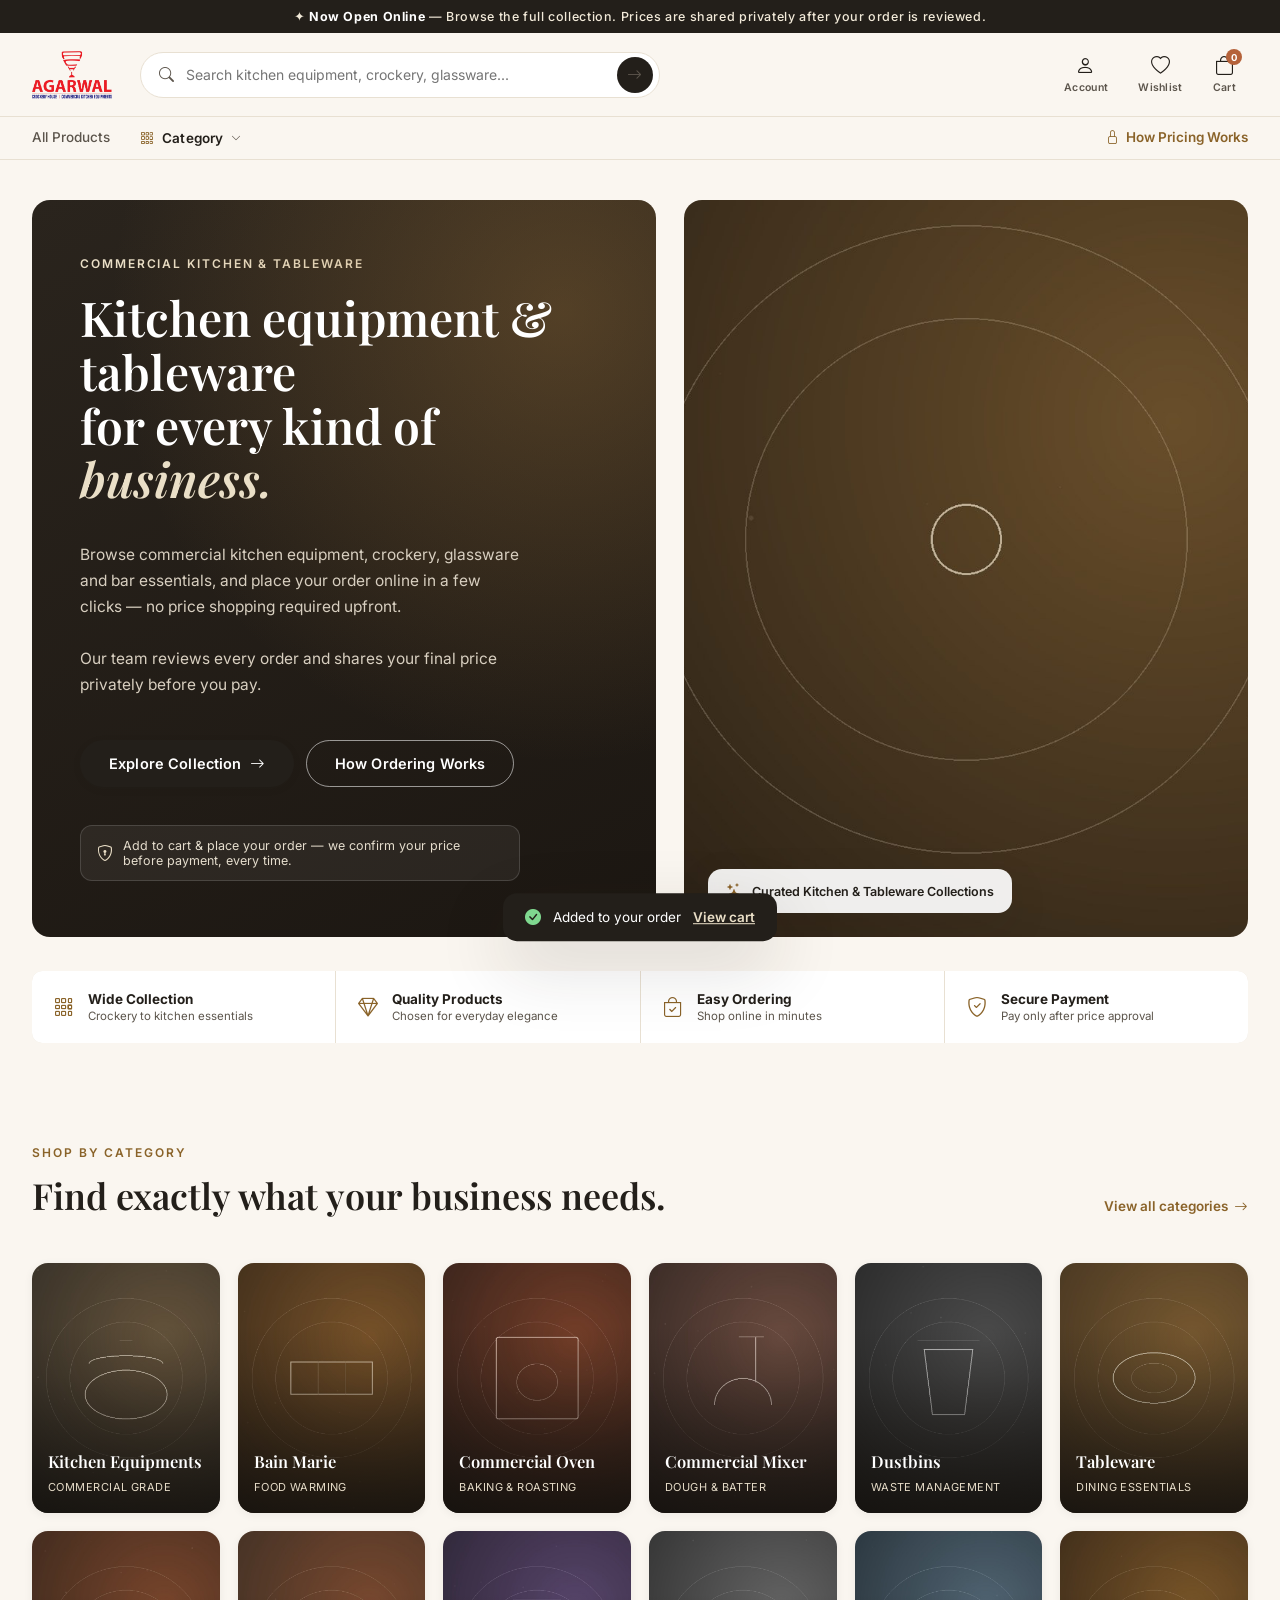
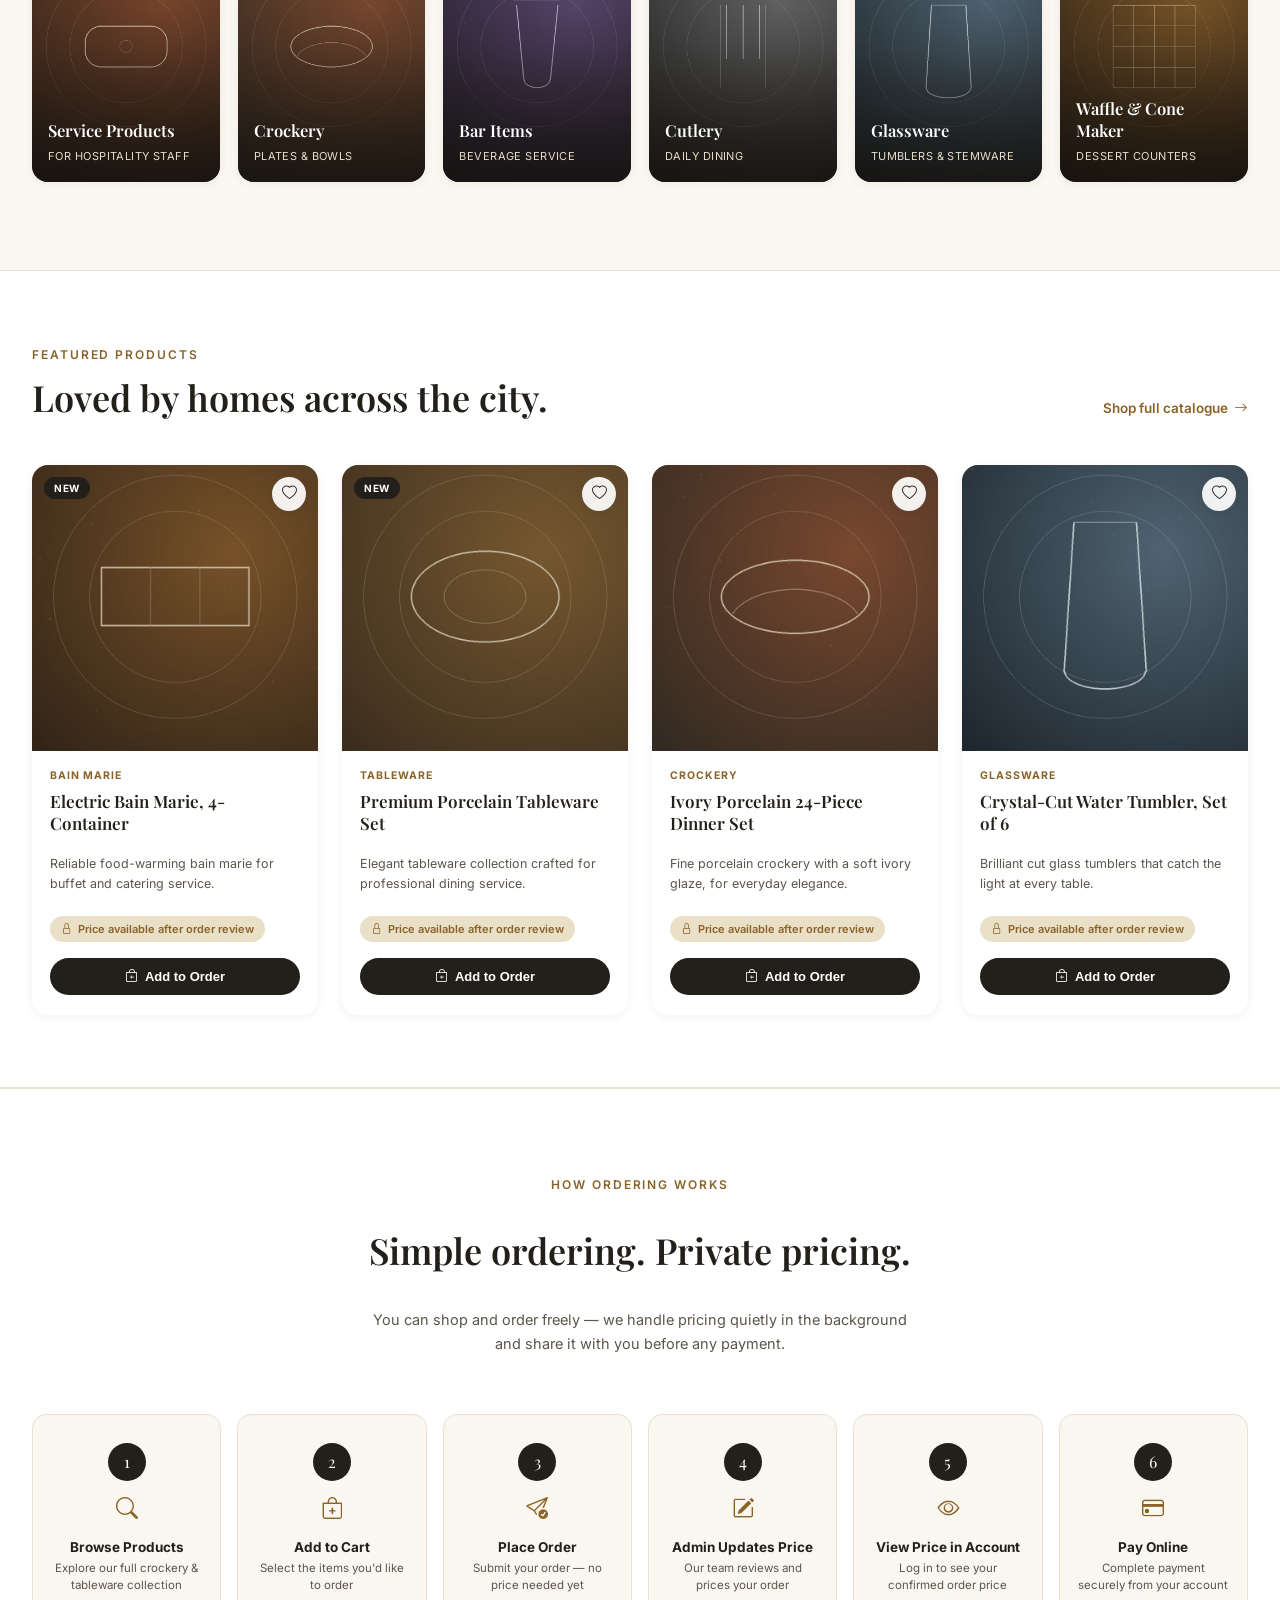
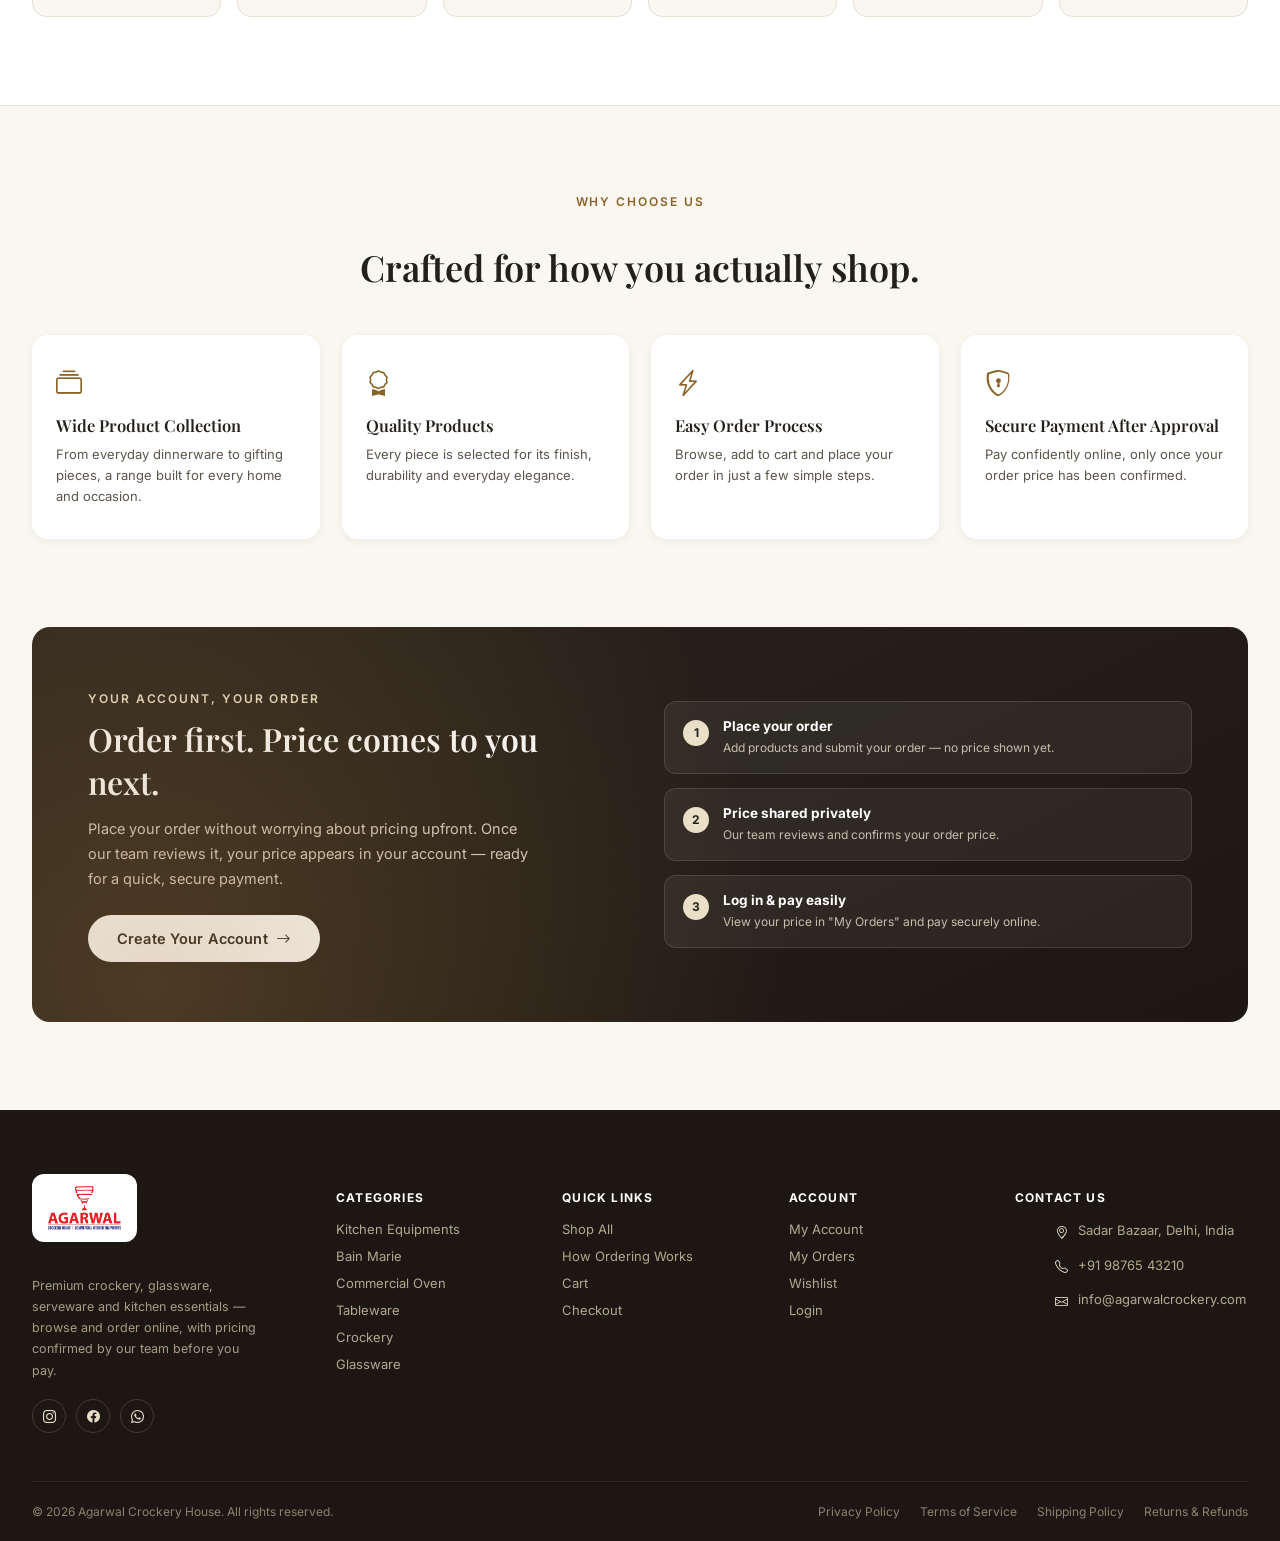
==== commit 31e68594: "Switch to full commercial kitchen equipment category taxonomy Replaces the consumer-only 6-category " ====
--- a/index.html
+++ b/index.html
@@ -3,14 +3,15 @@
 <head>
 <meta charset="utf-8">
 <meta name="viewport" content="width=device-width, initial-scale=1">
-<title>Agarwal Crockery House | Premium Crockery, Glassware &amp; Tableware</title>
-<meta name="description" content="Shop dinner sets, glassware, serveware and kitchen essentials from Agarwal Crockery House. Browse and order online — pricing is shared after your order is reviewed.">
+<title>Agarwal Crockery House | Commercial Kitchen Equipment, Crockery &amp; Tableware</title>
+<meta name="description" content="Shop commercial kitchen equipment, crockery, glassware and tableware from Agarwal Crockery House. Browse and order online — pricing is shared after your order is reviewed.">
 <link rel="icon" href="assets/img/logo.png">
 <link rel="preconnect" href="https://fonts.googleapis.com">
 <link rel="preconnect" href="https://fonts.gstatic.com" crossorigin>
 <link href="https://fonts.googleapis.com/css2?family=Playfair+Display:ital,wght@0,500;0,600;0,700;1,500&family=Inter:wght@400;500;600;700;800&display=swap" rel="stylesheet">
 <link href="https://cdn.jsdelivr.net/npm/bootstrap-icons@1.11.3/font/bootstrap-icons.css" rel="stylesheet">
 <link rel="stylesheet" href="assets/css/site.css">
+<link rel="stylesheet" href="assets/css/nav.css">
 <link rel="stylesheet" href="assets/css/homepage.css">
 </head>
 <body>
@@ -24,7 +25,7 @@
     </a>
     <form class="search-form" action="shop.html">
       <i class="bi bi-search"></i>
-      <input type="search" name="q" placeholder="Search dinner sets, glassware, serveware...">
+      <input type="search" name="q" placeholder="Search kitchen equipment, crockery, glassware...">
       <button type="submit" aria-label="Search"><i class="bi bi-arrow-right"></i></button>
     </form>
     <div class="header-actions">
@@ -36,13 +37,13 @@
   <nav class="category-nav">
     <div class="category-nav-row">
       <a href="shop.html">All Products</a>
-      <a href="shop.html?cat=dinner-sets">Dinner Sets</a>
-      <a href="shop.html?cat=plates-bowls">Plates &amp; Bowls</a>
-      <a href="shop.html?cat=glassware">Glassware</a>
-      <a href="shop.html?cat=serveware">Serveware</a>
-      <a href="shop.html?cat=kitchen">Kitchen Items</a>
-      <a href="shop.html?cat=gifts">Gift Collections</a>
-      <a class="pricing-link" href="#how-it-works"><i class="bi bi-lock"></i> How Pricing Works</a>
+      <div class="mega-wrap" id="megaWrap">
+        <button type="button" class="mega-btn" id="megaBtn" aria-haspopup="true" aria-expanded="false">
+          <i class="bi bi-grid-3x3-gap"></i> Category <i class="bi bi-chevron-down"></i>
+        </button>
+        <div class="mega-panel" id="megaPanel"></div>
+      </div>
+      <a class="pricing-link" href="index.html#how-it-works"><i class="bi bi-lock"></i> How Pricing Works</a>
     </div>
   </nav>
 </header>
@@ -52,9 +53,9 @@
   <section class="hero">
     <div class="hero-grid">
       <div class="hero-copy">
-        <span class="eyebrow">The Table, Elevated</span>
-        <h1>Crockery &amp; tableware<br>for every kind of <em>gathering.</em></h1>
-        <p>Browse our full collection of dinner sets, glassware and serveware, and place your order online in a few clicks — no price shopping required upfront.</p>
+        <span class="eyebrow">Commercial Kitchen &amp; Tableware</span>
+        <h1>Kitchen equipment &amp; tableware<br>for every kind of <em>business.</em></h1>
+        <p>Browse commercial kitchen equipment, crockery, glassware and bar essentials, and place your order online in a few clicks — no price shopping required upfront.</p>
         <p style="margin-top:-10px;">Our team reviews every order and shares your final price privately before you pay.</p>
         <div class="hero-ctas">
           <a class="btn btn-dark" href="shop.html">Explore Collection <i class="bi bi-arrow-right"></i></a>
@@ -67,7 +68,7 @@
       </div>
       <div class="hero-visual">
         <img src="assets/img/catalog/hero.jpg" alt="Elegant table setting with premium crockery">
-        <div class="tag"><i class="bi bi-stars"></i> Curated Dinnerware Collections</div>
+        <div class="tag"><i class="bi bi-stars"></i> Curated Kitchen &amp; Tableware Collections</div>
       </div>
     </div>
   </section>
@@ -83,33 +84,57 @@
 
   <section class="section">
     <div class="section-head">
-      <div><span class="eyebrow">Shop by Category</span><h2>Find exactly what your table needs.</h2></div>
+      <div><span class="eyebrow">Shop by Category</span><h2>Find exactly what your business needs.</h2></div>
       <a class="head-link" href="shop.html">View all categories <i class="bi bi-arrow-right"></i></a>
     </div>
     <div class="cat-grid">
-      <a class="cat-card" href="shop.html?cat=dinner-sets">
-        <img src="assets/img/catalog/cat-dinner-sets.jpg" alt="Dinner Sets">
-        <div class="cat-label"><h3>Dinner Sets</h3><span>COMPLETE SETS</span></div>
-      </a>
-      <a class="cat-card" href="shop.html?cat=plates-bowls">
-        <img src="assets/img/catalog/cat-plates-bowls.jpg" alt="Plates and Bowls">
-        <div class="cat-label"><h3>Plates &amp; Bowls</h3><span>DAILY DINING</span></div>
+      <a class="cat-card" href="shop.html?cat=kitchen-equipment">
+        <img src="assets/img/catalog/cat-kitchen-equipment.jpg" alt="Commercial Kitchen Equipments">
+        <div class="cat-label"><h3>Kitchen Equipments</h3><span>COMMERCIAL GRADE</span></div>
+      </a>
+      <a class="cat-card" href="shop.html?cat=bain-marie">
+        <img src="assets/img/catalog/cat-bain-marie.jpg" alt="Bain Marie">
+        <div class="cat-label"><h3>Bain Marie</h3><span>FOOD WARMING</span></div>
+      </a>
+      <a class="cat-card" href="shop.html?cat=commercial-oven">
+        <img src="assets/img/catalog/cat-commercial-oven.jpg" alt="Commercial Oven">
+        <div class="cat-label"><h3>Commercial Oven</h3><span>BAKING &amp; ROASTING</span></div>
+      </a>
+      <a class="cat-card" href="shop.html?cat=commercial-mixer">
+        <img src="assets/img/catalog/cat-commercial-mixer.jpg" alt="Commercial Mixer">
+        <div class="cat-label"><h3>Commercial Mixer</h3><span>DOUGH &amp; BATTER</span></div>
+      </a>
+      <a class="cat-card" href="shop.html?cat=dustbins">
+        <img src="assets/img/catalog/cat-dustbins.jpg" alt="Dustbins">
+        <div class="cat-label"><h3>Dustbins</h3><span>WASTE MANAGEMENT</span></div>
+      </a>
+      <a class="cat-card" href="shop.html?cat=tableware">
+        <img src="assets/img/catalog/cat-tableware.jpg" alt="Tableware">
+        <div class="cat-label"><h3>Tableware</h3><span>DINING ESSENTIALS</span></div>
+      </a>
+      <a class="cat-card" href="shop.html?cat=service-products">
+        <img src="assets/img/catalog/cat-service-products.jpg" alt="Service Related Products">
+        <div class="cat-label"><h3>Service Products</h3><span>FOR HOSPITALITY STAFF</span></div>
+      </a>
+      <a class="cat-card" href="shop.html?cat=crockery">
+        <img src="assets/img/catalog/cat-crockery.jpg" alt="Crockery">
+        <div class="cat-label"><h3>Crockery</h3><span>PLATES &amp; BOWLS</span></div>
+      </a>
+      <a class="cat-card" href="shop.html?cat=bar-items">
+        <img src="assets/img/catalog/cat-bar-items.jpg" alt="Bar Items">
+        <div class="cat-label"><h3>Bar Items</h3><span>BEVERAGE SERVICE</span></div>
+      </a>
+      <a class="cat-card" href="shop.html?cat=cutlery">
+        <img src="assets/img/catalog/cat-cutlery.jpg" alt="Cutlery">
+        <div class="cat-label"><h3>Cutlery</h3><span>DAILY DINING</span></div>
       </a>
       <a class="cat-card" href="shop.html?cat=glassware">
         <img src="assets/img/catalog/cat-glassware.jpg" alt="Glassware">
         <div class="cat-label"><h3>Glassware</h3><span>TUMBLERS &amp; STEMWARE</span></div>
       </a>
-      <a class="cat-card" href="shop.html?cat=serveware">
-        <img src="assets/img/catalog/cat-serveware.jpg" alt="Serveware">
-        <div class="cat-label"><h3>Serveware</h3><span>PLATTERS &amp; BOWLS</span></div>
-      </a>
-      <a class="cat-card" href="shop.html?cat=kitchen">
-        <img src="assets/img/catalog/cat-kitchen.jpg" alt="Kitchen Items">
-        <div class="cat-label"><h3>Kitchen Items</h3><span>EVERYDAY ESSENTIALS</span></div>
-      </a>
-      <a class="cat-card" href="shop.html?cat=gifts">
-        <img src="assets/img/catalog/cat-gifts.jpg" alt="Gift Collections">
-        <div class="cat-label"><h3>Gift Collections</h3><span>FOR EVERY OCCASION</span></div>
+      <a class="cat-card" href="shop.html?cat=waffle-cone-maker">
+        <img src="assets/img/catalog/cat-waffle-cone-maker.jpg" alt="Waffle &amp; Cone Maker">
+        <div class="cat-label"><h3>Waffle &amp; Cone Maker</h3><span>DESSERT COUNTERS</span></div>
       </a>
     </div>
   </section>
@@ -120,62 +145,62 @@
       <a class="head-link" href="shop.html">Shop full catalogue <i class="bi bi-arrow-right"></i></a>
     </div>
     <div class="product-grid">
-      <article class="product-card" data-id="p1">
+      <article class="product-card" data-id="p8">
         <div class="product-media">
           <span class="new-badge">NEW</span>
-          <a href="product.html?id=p1"><img src="assets/img/catalog/p1.jpg" alt="Porcelain Dinner Set"></a>
+          <a href="product.html?id=p8"><img src="assets/img/catalog/p8.jpg" alt="Electric Bain Marie"></a>
           <button class="wish-btn" data-wish aria-label="Add to wishlist"><i class="bi bi-heart"></i></button>
         </div>
         <div class="product-body">
-          <span class="product-cat">Dinner Sets</span>
-          <h3 class="product-title"><a href="product.html?id=p1">Ivory Porcelain 24-Piece Dinner Set</a></h3>
-          <p class="product-desc">Fine porcelain dinnerware with a soft ivory glaze, crafted for everyday elegance.</p>
+          <span class="product-cat">Bain Marie</span>
+          <h3 class="product-title"><a href="product.html?id=p8">Electric Bain Marie, 4-Container</a></h3>
+          <p class="product-desc">Reliable food-warming bain marie for buffet and catering service.</p>
           <span class="price-badge"><i class="bi bi-lock"></i> Price available after order review</span>
           <div class="product-foot">
             <button class="add-order-btn" data-add-order><i class="bi bi-bag-plus"></i> Add to Order</button>
           </div>
         </div>
       </article>
-      <article class="product-card" data-id="p2">
+      <article class="product-card" data-id="p12">
         <div class="product-media">
-          <a href="product.html?id=p2"><img src="assets/img/catalog/p2.jpg" alt="Ceramic Serve Bowls"></a>
+          <span class="new-badge">NEW</span>
+          <a href="product.html?id=p12"><img src="assets/img/catalog/p12.jpg" alt="Premium Porcelain Tableware Set"></a>
           <button class="wish-btn" data-wish aria-label="Add to wishlist"><i class="bi bi-heart"></i></button>
         </div>
         <div class="product-body">
-          <span class="product-cat">Serveware</span>
-          <h3 class="product-title"><a href="product.html?id=p2">Terracotta Glaze Serving Bowl Set</a></h3>
-          <p class="product-desc">Hand-finished serving bowls that bring warmth and texture to your table.</p>
+          <span class="product-cat">Tableware</span>
+          <h3 class="product-title"><a href="product.html?id=p12">Premium Porcelain Tableware Set</a></h3>
+          <p class="product-desc">Elegant tableware collection crafted for professional dining service.</p>
           <span class="price-badge"><i class="bi bi-lock"></i> Price available after order review</span>
           <div class="product-foot">
             <button class="add-order-btn" data-add-order><i class="bi bi-bag-plus"></i> Add to Order</button>
           </div>
         </div>
       </article>
-      <article class="product-card" data-id="p3">
+      <article class="product-card" data-id="p14">
         <div class="product-media">
-          <span class="new-badge">NEW</span>
-          <a href="product.html?id=p3"><img src="assets/img/catalog/p3.jpg" alt="Crystal Glass Tumblers"></a>
+          <a href="product.html?id=p14"><img src="assets/img/catalog/p14.jpg" alt="Ivory Porcelain Dinner Set"></a>
           <button class="wish-btn" data-wish aria-label="Add to wishlist"><i class="bi bi-heart"></i></button>
         </div>
         <div class="product-body">
-          <span class="product-cat">Glassware</span>
-          <h3 class="product-title"><a href="product.html?id=p3">Crystal-Cut Water Tumbler, Set of 6</a></h3>
-          <p class="product-desc">Brilliant cut glass tumblers that catch the light at every dinner table.</p>
+          <span class="product-cat">Crockery</span>
+          <h3 class="product-title"><a href="product.html?id=p14">Ivory Porcelain 24-Piece Dinner Set</a></h3>
+          <p class="product-desc">Fine porcelain crockery with a soft ivory glaze, for everyday elegance.</p>
           <span class="price-badge"><i class="bi bi-lock"></i> Price available after order review</span>
           <div class="product-foot">
             <button class="add-order-btn" data-add-order><i class="bi bi-bag-plus"></i> Add to Order</button>
           </div>
         </div>
       </article>
-      <article class="product-card" data-id="p4">
+      <article class="product-card" data-id="p17">
         <div class="product-media">
-          <a href="product.html?id=p4"><img src="assets/img/catalog/p4.jpg" alt="Gift Collection Box"></a>
+          <a href="product.html?id=p17"><img src="assets/img/catalog/p17.jpg" alt="Crystal Glass Tumblers"></a>
           <button class="wish-btn" data-wish aria-label="Add to wishlist"><i class="bi bi-heart"></i></button>
         </div>
         <div class="product-body">
-          <span class="product-cat">Gift Collections</span>
-          <h3 class="product-title"><a href="product.html?id=p4">Festive Tableware Gift Box</a></h3>
-          <p class="product-desc">A curated gift set of fine tableware, boxed and ready for gifting.</p>
+          <span class="product-cat">Glassware</span>
+          <h3 class="product-title"><a href="product.html?id=p17">Crystal-Cut Water Tumbler, Set of 6</a></h3>
+          <p class="product-desc">Brilliant cut glass tumblers that catch the light at every table.</p>
           <span class="price-badge"><i class="bi bi-lock"></i> Price available after order review</span>
           <div class="product-foot">
             <button class="add-order-btn" data-add-order><i class="bi bi-bag-plus"></i> Add to Order</button>
@@ -245,12 +270,12 @@
     </div>
     <div class="footer-col">
       <h4>Categories</h4>
-      <a href="shop.html?cat=dinner-sets">Dinner Sets</a>
-      <a href="shop.html?cat=plates-bowls">Plates &amp; Bowls</a>
+      <a href="shop.html?cat=kitchen-equipment">Kitchen Equipments</a>
+      <a href="shop.html?cat=bain-marie">Bain Marie</a>
+      <a href="shop.html?cat=commercial-oven">Commercial Oven</a>
+      <a href="shop.html?cat=tableware">Tableware</a>
+      <a href="shop.html?cat=crockery">Crockery</a>
       <a href="shop.html?cat=glassware">Glassware</a>
-      <a href="shop.html?cat=serveware">Serveware</a>
-      <a href="shop.html?cat=kitchen">Kitchen Items</a>
-      <a href="shop.html?cat=gifts">Gift Collections</a>
     </div>
     <div class="footer-col">
       <h4>Quick Links</h4>
@@ -288,7 +313,9 @@
 
 <div class="toast-note" id="homeToast"><i class="bi bi-check-circle-fill"></i><span data-toast-text>Added to your order</span><a href="cart.html">View cart</a></div>
 
+<script src="assets/js/categories.js"></script>
 <script src="assets/js/products.js"></script>
 <script src="assets/js/site.js"></script>
+<script src="assets/js/nav.js"></script>
 </body>
 </html>
--- a/assets/css/site.css
+++ b/assets/css/site.css
@@ -127,10 +127,8 @@
 nav.category-nav{border-top:1px solid var(--line);}
 .category-nav-row{
   max-width:1280px; margin:0 auto; padding:0 32px;
-  display:flex; align-items:center; gap:30px; overflow-x:auto;
-  scrollbar-width:none;
-}
-.category-nav-row::-webkit-scrollbar{display:none;}
+  display:flex; align-items:center; gap:30px; flex-wrap:wrap;
+}
 .category-nav-row a{
   font-size:13.5px; font-weight:500; color:var(--ink-soft); padding:12px 0;
   white-space:nowrap; border-bottom:2px solid transparent; transition:color .15s ease, border-color .15s ease;
--- a/assets/css/nav.css
+++ b/assets/css/nav.css
@@ -0,0 +1,48 @@
+/* Mega-menu category dropdown, shared across every page's category-nav */
+.mega-wrap{position:relative;}
+.mega-btn{
+  display:flex; align-items:center; gap:8px; background:none; border:0; cursor:pointer;
+  font-family:var(--sans); font-size:13.5px; font-weight:600; color:var(--ink);
+  padding:12px 0; letter-spacing:.01em;
+}
+.mega-btn i.bi-chevron-down{font-size:10px; color:var(--ink-soft); transition:transform .2s ease;}
+.mega-wrap.open .mega-btn i.bi-chevron-down{transform:rotate(180deg);}
+.mega-btn i.bi-grid-3x3-gap{color:var(--gold-deep); font-size:14px;}
+
+.mega-panel{
+  position:absolute; top:100%; left:0; margin-top:1px;
+  background:var(--paper); border:1px solid var(--line); border-radius:0 0 14px 14px;
+  box-shadow:var(--shadow-lg); display:none; overflow:hidden; z-index:80;
+  min-width:640px;
+}
+.mega-wrap.open .mega-panel{display:flex;}
+.mega-col-main{
+  width:300px; flex-shrink:0; border-right:1px solid var(--line); padding:10px;
+  max-height:420px; overflow-y:auto;
+}
+.mega-main-link{
+  display:flex; align-items:center; justify-content:space-between; gap:8px;
+  padding:11px 14px; border-radius:10px; font-size:13.5px; font-weight:600; color:var(--ink);
+  transition:background .15s ease, color .15s ease;
+}
+.mega-main-link i{font-size:12px; color:var(--ink-soft);}
+.mega-main-link:hover, .mega-main-link.active{background:var(--cream-deep); color:var(--gold-deep);}
+.mega-main-link.all-link{color:var(--gold-deep); border-bottom:1px solid var(--line); border-radius:0; margin-bottom:6px; padding-bottom:14px;}
+
+.mega-col-subs{width:340px; padding:16px 18px; max-height:420px; overflow-y:auto;}
+.mega-col-subs h4{
+  font-family:var(--sans); font-size:11px; letter-spacing:.08em; text-transform:uppercase;
+  color:var(--ink-soft); font-weight:700; margin-bottom:12px;
+}
+.mega-sub-link{
+  display:block; padding:9px 0; font-size:13px; color:var(--ink-soft); font-weight:500;
+  transition:color .15s ease;
+}
+.mega-sub-link:hover{color:var(--gold-deep);}
+.mega-empty{font-size:12.5px; color:var(--ink-soft); line-height:1.7;}
+.mega-empty a{color:var(--gold-deep); font-weight:600;}
+
+@media (max-width:720px){
+  .mega-panel{position:fixed; inset:0; top:auto; margin:0; border-radius:0; min-width:0; width:100%; max-height:80vh;}
+  .mega-col-main, .mega-col-subs{width:50%; max-height:80vh;}
+}
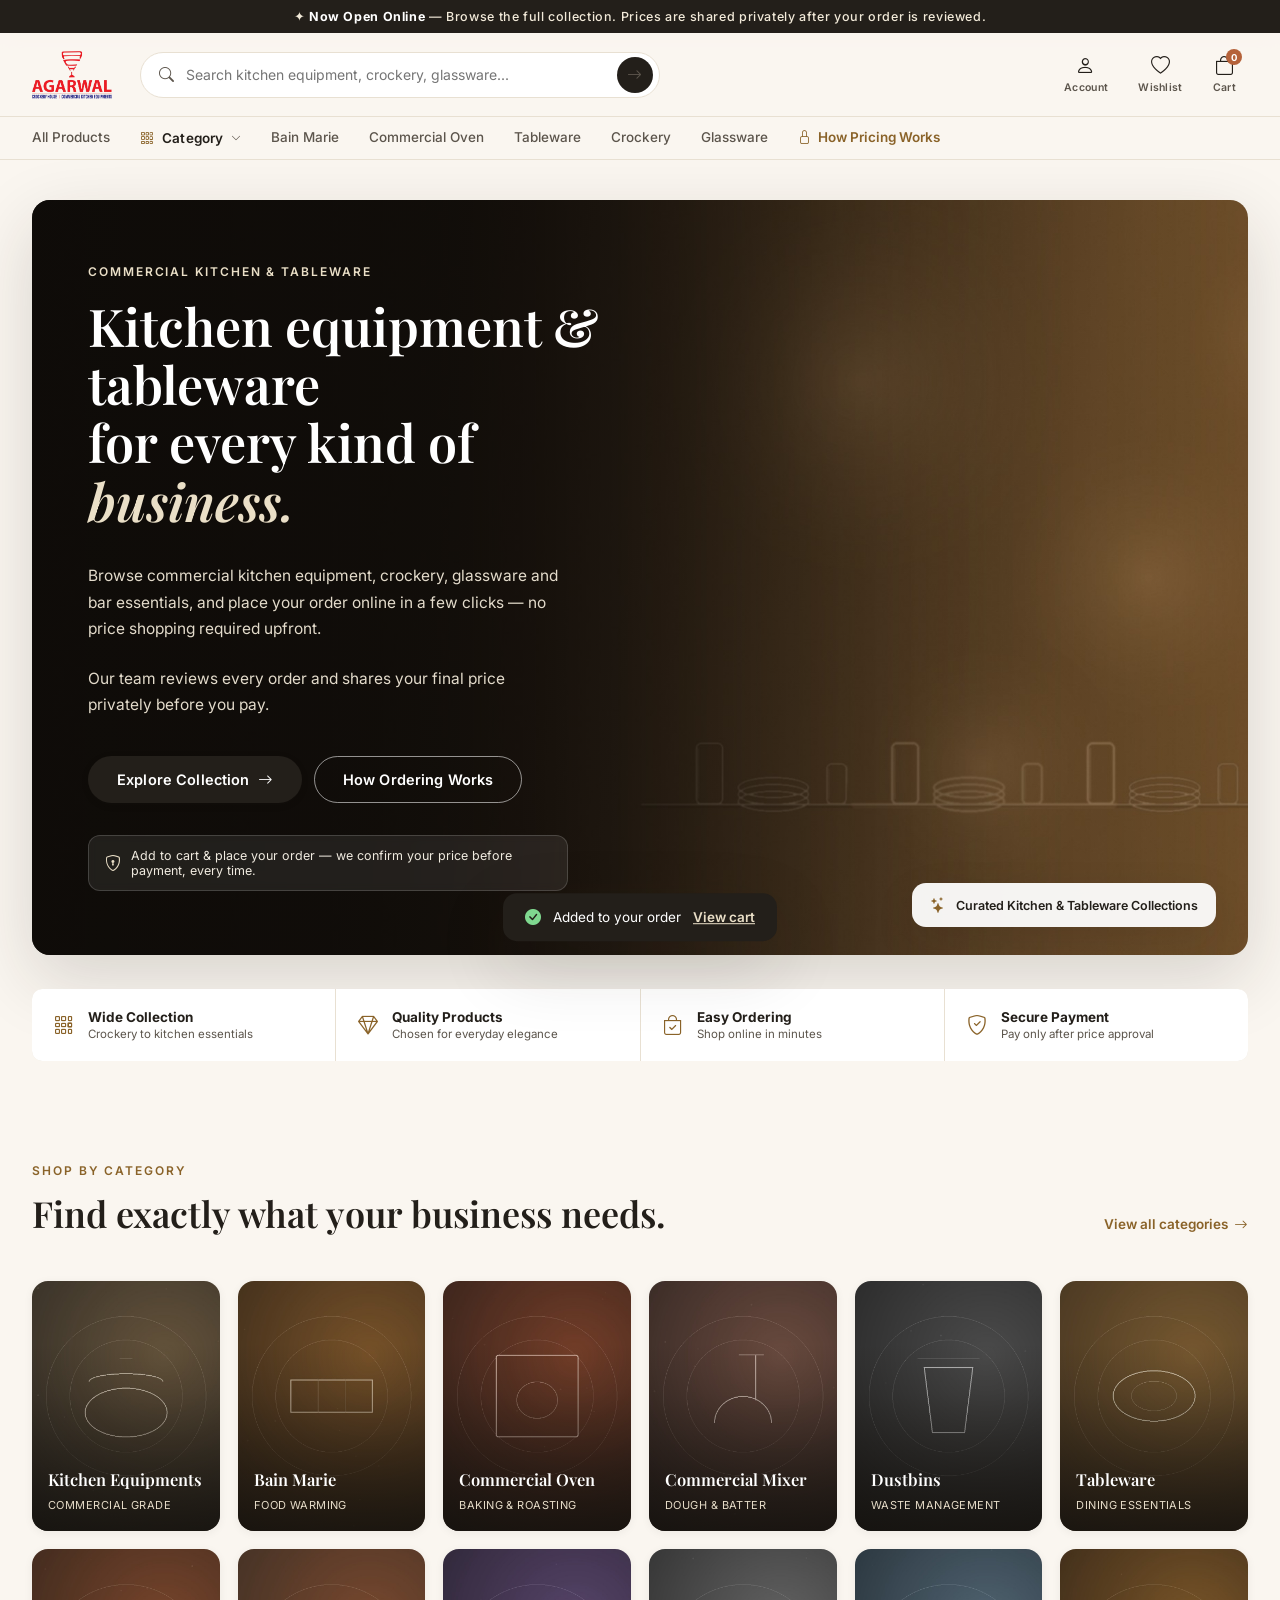
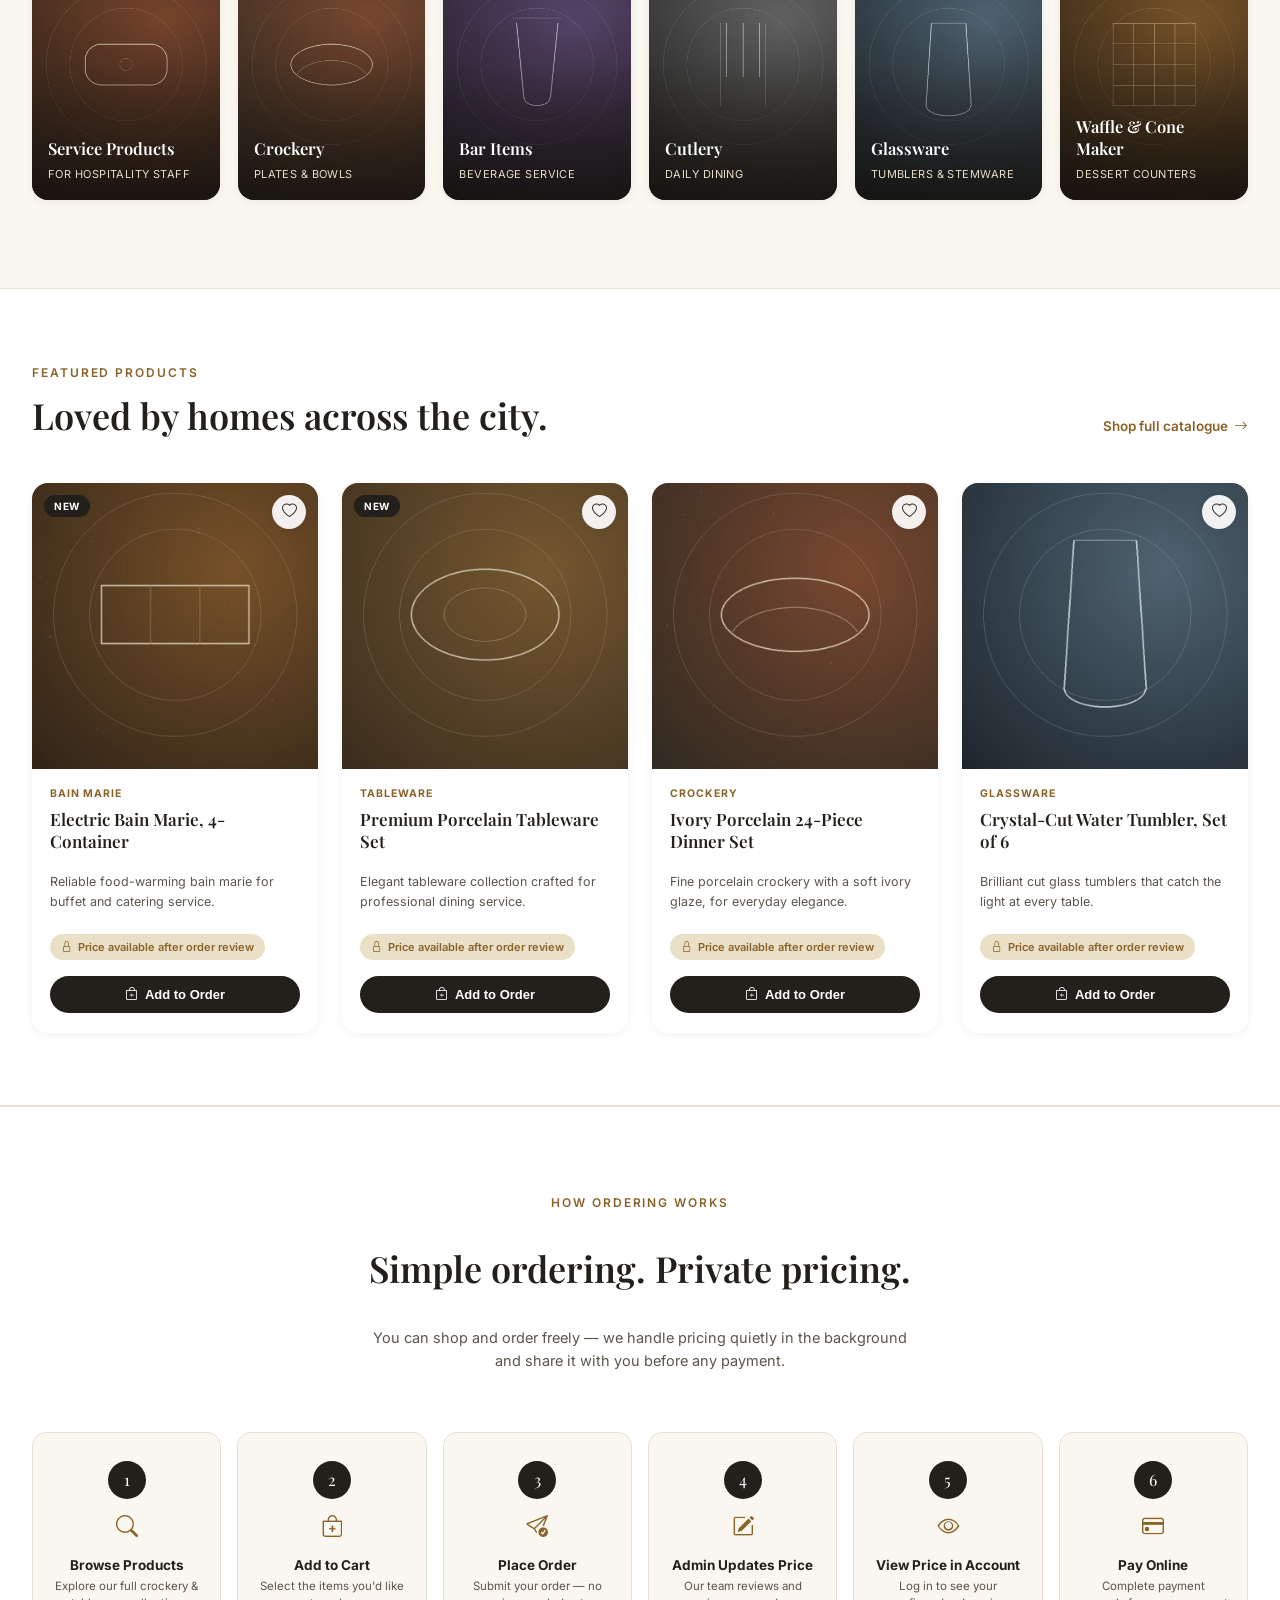
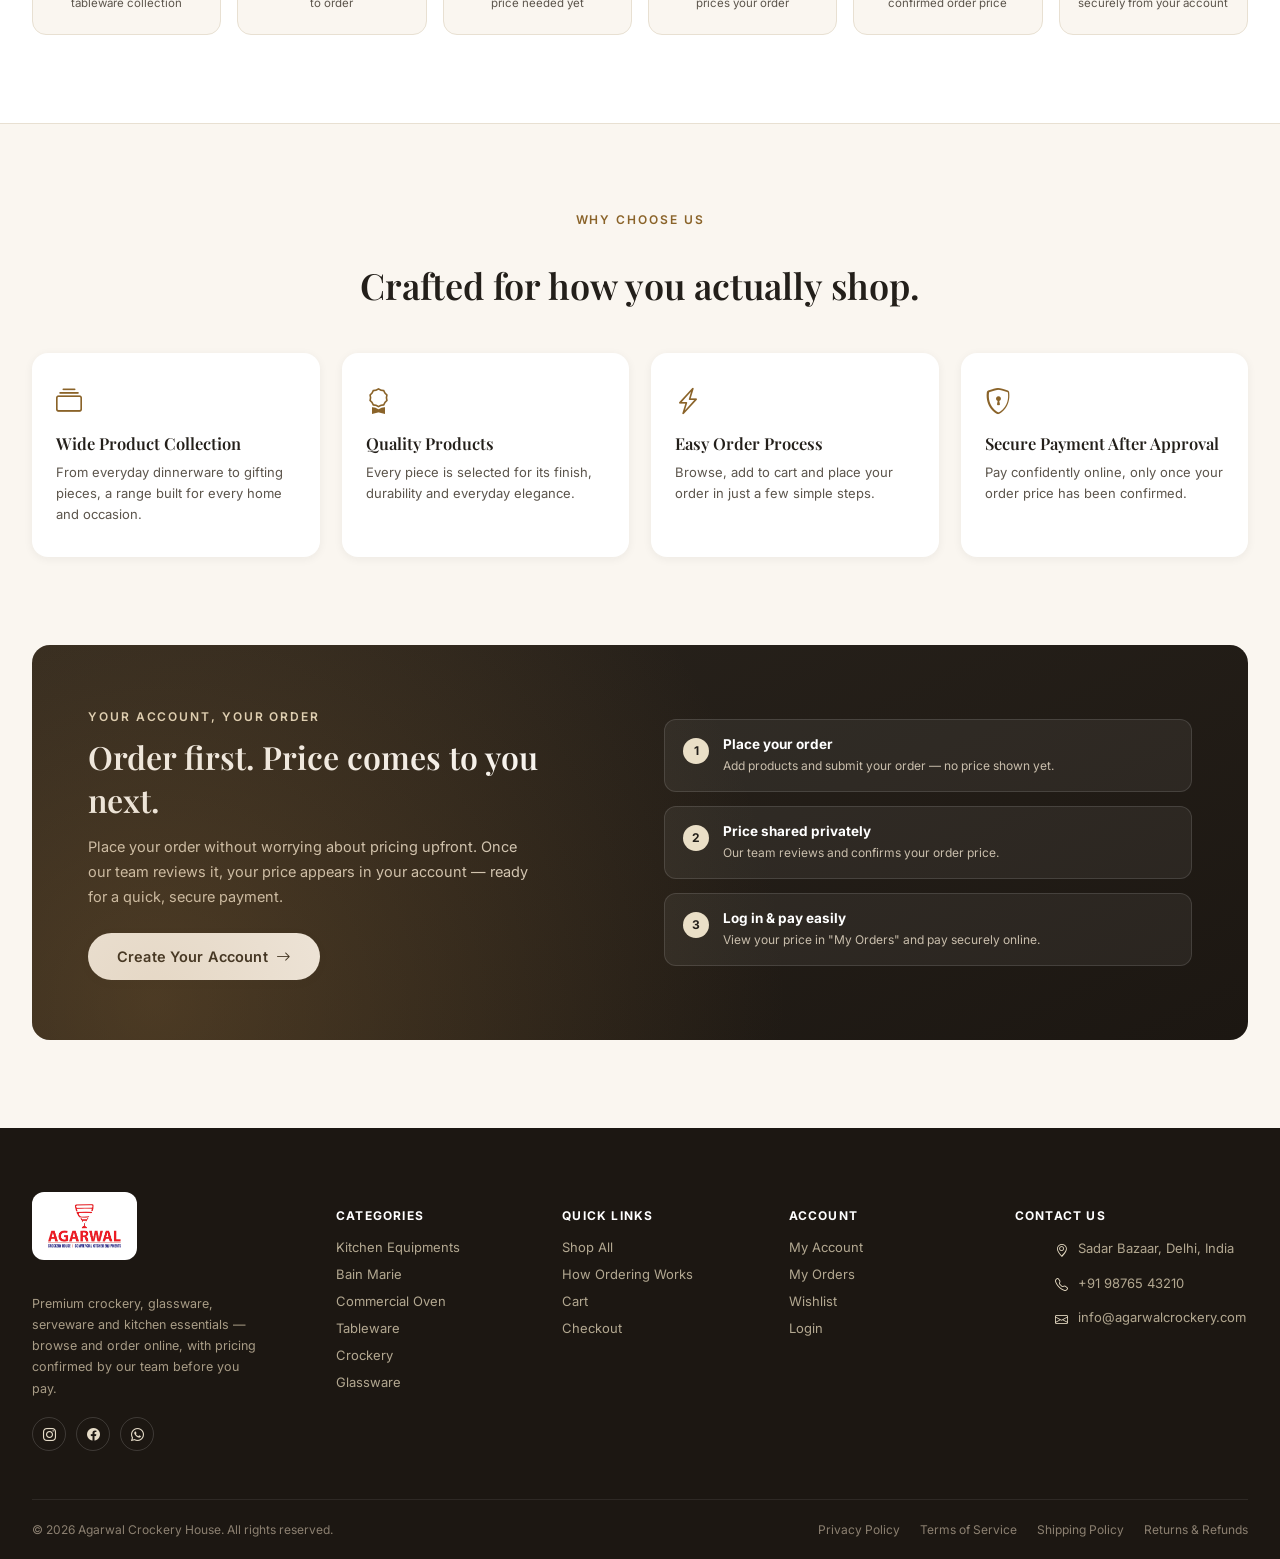
==== commit c68fe4bf: "Rework hero into a single full-bleed banner, fix nav spacing, polish mega menu - Hero is now one ful" ====
--- a/index.html
+++ b/index.html
@@ -43,6 +43,11 @@
         </button>
         <div class="mega-panel" id="megaPanel"></div>
       </div>
+      <a href="shop.html?cat=bain-marie">Bain Marie</a>
+      <a href="shop.html?cat=commercial-oven">Commercial Oven</a>
+      <a href="shop.html?cat=tableware">Tableware</a>
+      <a href="shop.html?cat=crockery">Crockery</a>
+      <a href="shop.html?cat=glassware">Glassware</a>
       <a class="pricing-link" href="index.html#how-it-works"><i class="bi bi-lock"></i> How Pricing Works</a>
     </div>
   </nav>
@@ -51,8 +56,10 @@
 <main>
 
   <section class="hero">
-    <div class="hero-grid">
-      <div class="hero-copy">
+    <div class="hero-banner">
+      <img class="hero-bg" src="assets/img/catalog/hero-banner.jpg" alt="Commercial kitchen and tableware">
+      <div class="hero-banner-overlay"></div>
+      <div class="hero-banner-content">
         <span class="eyebrow">Commercial Kitchen &amp; Tableware</span>
         <h1>Kitchen equipment &amp; tableware<br>for every kind of <em>business.</em></h1>
         <p>Browse commercial kitchen equipment, crockery, glassware and bar essentials, and place your order online in a few clicks — no price shopping required upfront.</p>
@@ -66,10 +73,7 @@
           <span>Add to cart &amp; place your order — we confirm your price before payment, every time.</span>
         </div>
       </div>
-      <div class="hero-visual">
-        <img src="assets/img/catalog/hero.jpg" alt="Elegant table setting with premium crockery">
-        <div class="tag"><i class="bi bi-stars"></i> Curated Kitchen &amp; Tableware Collections</div>
-      </div>
+      <div class="hero-banner-tag"><i class="bi bi-stars"></i> Curated Kitchen &amp; Tableware Collections</div>
     </div>
   </section>
 
--- a/assets/css/site.css
+++ b/assets/css/site.css
@@ -134,7 +134,7 @@
   white-space:nowrap; border-bottom:2px solid transparent; transition:color .15s ease, border-color .15s ease;
 }
 .category-nav-row a:hover, .category-nav-row a.active{color:var(--ink); border-color:var(--gold);}
-.category-nav-row a.pricing-link{color:var(--gold-deep); font-weight:600; margin-left:auto; display:flex; align-items:center; gap:6px;}
+.category-nav-row a.pricing-link{color:var(--gold-deep); font-weight:600; display:flex; align-items:center; gap:6px;}
 
 /* ---------- Breadcrumb / page header ---------- */
 .page-hero{
--- a/assets/css/nav.css
+++ b/assets/css/nav.css
@@ -10,37 +10,56 @@
 .mega-btn i.bi-grid-3x3-gap{color:var(--gold-deep); font-size:14px;}
 
 .mega-panel{
-  position:absolute; top:100%; left:0; margin-top:1px;
-  background:var(--paper); border:1px solid var(--line); border-radius:0 0 14px 14px;
+  position:absolute; top:100%; left:0; margin-top:12px;
+  background:var(--paper); border:1px solid var(--line); border-radius:18px;
   box-shadow:var(--shadow-lg); display:none; overflow:hidden; z-index:80;
-  min-width:640px;
+  min-width:660px;
 }
-.mega-wrap.open .mega-panel{display:flex;}
+.mega-wrap.open .mega-panel{display:flex; animation:megaIn .18s ease;}
+@keyframes megaIn{from{opacity:0; transform:translateY(-6px);} to{opacity:1; transform:translateY(0);}}
+
 .mega-col-main{
-  width:300px; flex-shrink:0; border-right:1px solid var(--line); padding:10px;
-  max-height:420px; overflow-y:auto;
+  width:310px; flex-shrink:0; border-right:1px solid var(--line); padding:14px;
+  max-height:440px; overflow-y:auto; background:var(--cream);
 }
 .mega-main-link{
-  display:flex; align-items:center; justify-content:space-between; gap:8px;
-  padding:11px 14px; border-radius:10px; font-size:13.5px; font-weight:600; color:var(--ink);
-  transition:background .15s ease, color .15s ease;
+  display:flex; align-items:center; gap:12px;
+  padding:11px 14px; border-radius:12px; font-size:13.5px; font-weight:600; color:var(--ink);
+  transition:background .15s ease, color .15s ease, transform .15s ease;
 }
-.mega-main-link i{font-size:12px; color:var(--ink-soft);}
-.mega-main-link:hover, .mega-main-link.active{background:var(--cream-deep); color:var(--gold-deep);}
-.mega-main-link.all-link{color:var(--gold-deep); border-bottom:1px solid var(--line); border-radius:0; margin-bottom:6px; padding-bottom:14px;}
+.mega-main-link .mega-icon{
+  width:30px; height:30px; border-radius:9px; background:var(--paper); border:1px solid var(--line);
+  display:flex; align-items:center; justify-content:center; flex-shrink:0; color:var(--gold-deep); font-size:14px;
+  transition:background .15s ease, border-color .15s ease;
+}
+.mega-main-link span.label{flex:1;}
+.mega-main-link i.bi-chevron-right{font-size:11px; color:var(--ink-soft); flex-shrink:0;}
+.mega-main-link:hover, .mega-main-link.active{background:var(--paper); color:var(--gold-deep); box-shadow:var(--shadow-sm);}
+.mega-main-link:hover .mega-icon, .mega-main-link.active .mega-icon{background:var(--gold-deep); border-color:var(--gold-deep); color:#fff;}
+.mega-main-link.all-link{
+  color:var(--gold-deep); border-bottom:1px solid var(--line); border-radius:0;
+  margin-bottom:8px; padding-bottom:16px;
+}
+.mega-main-link.all-link .mega-icon{background:var(--gold-deep); border-color:var(--gold-deep); color:#fff;}
 
-.mega-col-subs{width:340px; padding:16px 18px; max-height:420px; overflow-y:auto;}
+.mega-col-subs{width:360px; padding:22px 24px; max-height:440px; overflow-y:auto;}
 .mega-col-subs h4{
-  font-family:var(--sans); font-size:11px; letter-spacing:.08em; text-transform:uppercase;
-  color:var(--ink-soft); font-weight:700; margin-bottom:12px;
+  font-family:var(--serif); font-size:16px; font-weight:600; color:var(--ink);
+  margin-bottom:16px; padding-bottom:14px; border-bottom:1px solid var(--line);
 }
 .mega-sub-link{
-  display:block; padding:9px 0; font-size:13px; color:var(--ink-soft); font-weight:500;
-  transition:color .15s ease;
+  display:flex; align-items:center; gap:8px; padding:9px 0; font-size:13.5px; color:var(--ink-soft); font-weight:500;
+  transition:color .15s ease, gap .15s ease;
 }
-.mega-sub-link:hover{color:var(--gold-deep);}
-.mega-empty{font-size:12.5px; color:var(--ink-soft); line-height:1.7;}
+.mega-sub-link::before{content:""; width:4px; height:4px; border-radius:999px; background:var(--gold-soft); flex-shrink:0;}
+.mega-sub-link:hover{color:var(--gold-deep); gap:12px;}
+.mega-sub-link:hover::before{background:var(--gold-deep);}
+.mega-empty{font-size:13px; color:var(--ink-soft); line-height:1.7;}
 .mega-empty a{color:var(--gold-deep); font-weight:600;}
+.mega-shop-all{
+  display:inline-flex; align-items:center; gap:6px; margin-top:16px; font-size:12.5px; font-weight:700;
+  color:var(--gold-deep); padding-top:14px; border-top:1px solid var(--line); width:100%;
+}
 
 @media (max-width:720px){
   .mega-panel{position:fixed; inset:0; top:auto; margin:0; border-radius:0; min-width:0; width:100%; max-height:80vh;}
--- a/assets/css/homepage.css
+++ b/assets/css/homepage.css
@@ -1,40 +1,46 @@
 /* Agarwal Crockery House — Homepage-only sections
    (shared header/footer/cards/buttons live in site.css) */
 
-/* ---------- Hero ---------- */
+/* ---------- Hero: single full-bleed banner ---------- */
 .hero{padding:40px 32px 0; max-width:1280px; margin:0 auto;}
-.hero-grid{display:grid; grid-template-columns:1.05fr .95fr; gap:28px; align-items:stretch;}
-.hero-copy{
-  background:linear-gradient(155deg,#2a241d 0%, #1c1712 100%);
-  border-radius:var(--radius); padding:56px 48px; color:#fff;
-  display:flex; flex-direction:column; justify-content:center; gap:20px;
-  position:relative; overflow:hidden;
+.hero-banner{
+  position:relative; border-radius:var(--radius); overflow:hidden;
+  min-height:560px; display:flex; align-items:center;
+  box-shadow:var(--shadow-lg);
 }
-.hero-copy::before{
-  content:""; position:absolute; inset:0;
-  background:radial-gradient(circle at 85% 15%, rgba(169,124,63,.35), transparent 55%);
-  pointer-events:none;
+.hero-bg{position:absolute; inset:0; width:100%; height:100%; object-fit:cover;}
+.hero-banner-overlay{
+  position:absolute; inset:0;
+  background:linear-gradient(100deg, rgba(14,11,8,.88) 0%, rgba(14,11,8,.72) 32%, rgba(14,11,8,.28) 60%, rgba(14,11,8,.05) 82%);
 }
-.hero-copy .eyebrow{color:var(--gold-soft);}
-.hero-copy h1{font-size:clamp(34px, 4vw, 48px); line-height:1.12; color:#fff; position:relative;}
-.hero-copy h1 em{color:var(--gold-soft); font-style:italic;}
-.hero-copy p{font-size:15.5px; line-height:1.7; color:#d8cfc0; max-width:440px; position:relative;}
-.hero-ctas{display:flex; gap:12px; flex-wrap:wrap; margin-top:6px; position:relative;}
+.hero-banner-content{
+  position:relative; z-index:2; padding:64px 56px; max-width:640px;
+  display:flex; flex-direction:column; gap:18px;
+}
+.hero-banner-content .eyebrow{color:var(--gold-soft);}
+.hero-banner-content h1{font-size:clamp(34px, 4.2vw, 52px); line-height:1.12; color:#fff;}
+.hero-banner-content h1 em{color:var(--gold-soft); font-style:italic;}
+.hero-banner-content p{font-size:15.5px; line-height:1.7; color:#e3dbcb; max-width:480px;}
+.hero-ctas{display:flex; gap:12px; flex-wrap:wrap; margin-top:4px;}
 .hero-flow-note{
-  display:flex; align-items:center; gap:10px; margin-top:18px; padding:12px 16px;
-  background:rgba(255,255,255,.06); border:1px solid rgba(255,255,255,.14);
-  border-radius:12px; font-size:12.5px; color:#e5ddcd; max-width:440px; position:relative;
+  display:flex; align-items:center; gap:10px; margin-top:14px; padding:12px 16px;
+  background:rgba(255,255,255,.08); border:1px solid rgba(255,255,255,.16);
+  backdrop-filter:blur(4px); border-radius:12px; font-size:12.5px; color:#f0ebe0; max-width:480px;
 }
 .hero-flow-note i{color:var(--gold-soft); font-size:16px; flex-shrink:0;}
-
-.hero-visual{border-radius:var(--radius); overflow:hidden; position:relative; min-height:420px;}
-.hero-visual img{width:100%; height:100%; object-fit:cover; position:absolute; inset:0;}
-.hero-visual .tag{
-  position:absolute; left:24px; bottom:24px; background:rgba(255,255,255,.92);
-  backdrop-filter:blur(6px); padding:12px 18px; border-radius:14px; box-shadow:var(--shadow-md);
+.hero-banner-tag{
+  position:absolute; right:32px; bottom:28px; z-index:2;
+  background:rgba(255,255,255,.94); backdrop-filter:blur(6px);
+  padding:12px 18px; border-radius:14px; box-shadow:var(--shadow-md);
   display:flex; align-items:center; gap:10px; font-size:12.5px; font-weight:600;
 }
-.hero-visual .tag i{color:var(--gold-deep); font-size:16px;}
+.hero-banner-tag i{color:var(--gold-deep); font-size:16px;}
+
+@media (max-width:720px){
+  .hero-banner{min-height:520px;}
+  .hero-banner-content{padding:36px 26px;}
+  .hero-banner-tag{left:26px; right:26px; bottom:20px; justify-content:center;}
+}
 
 /* ---------- Trust strip ---------- */
 .trust-strip{padding:34px 32px 10px;}
@@ -94,8 +100,6 @@
 .account-step span{font-size:12px; color:#c9beac; line-height:1.5;}
 
 @media (max-width:1080px){
-  .hero-grid{grid-template-columns:1fr;}
-  .hero-visual{min-height:280px;}
   .flow-grid{grid-template-columns:repeat(3,1fr);}
   .why-grid{grid-template-columns:repeat(2,1fr);}
   .account-flow{grid-template-columns:1fr; padding:44px 32px;}
@@ -104,5 +108,4 @@
   .hero{padding-left:20px; padding-right:20px;}
   .flow-grid{grid-template-columns:1fr 1fr;}
   .why-grid{grid-template-columns:1fr;}
-  .hero-copy{padding:38px 26px;}
 }
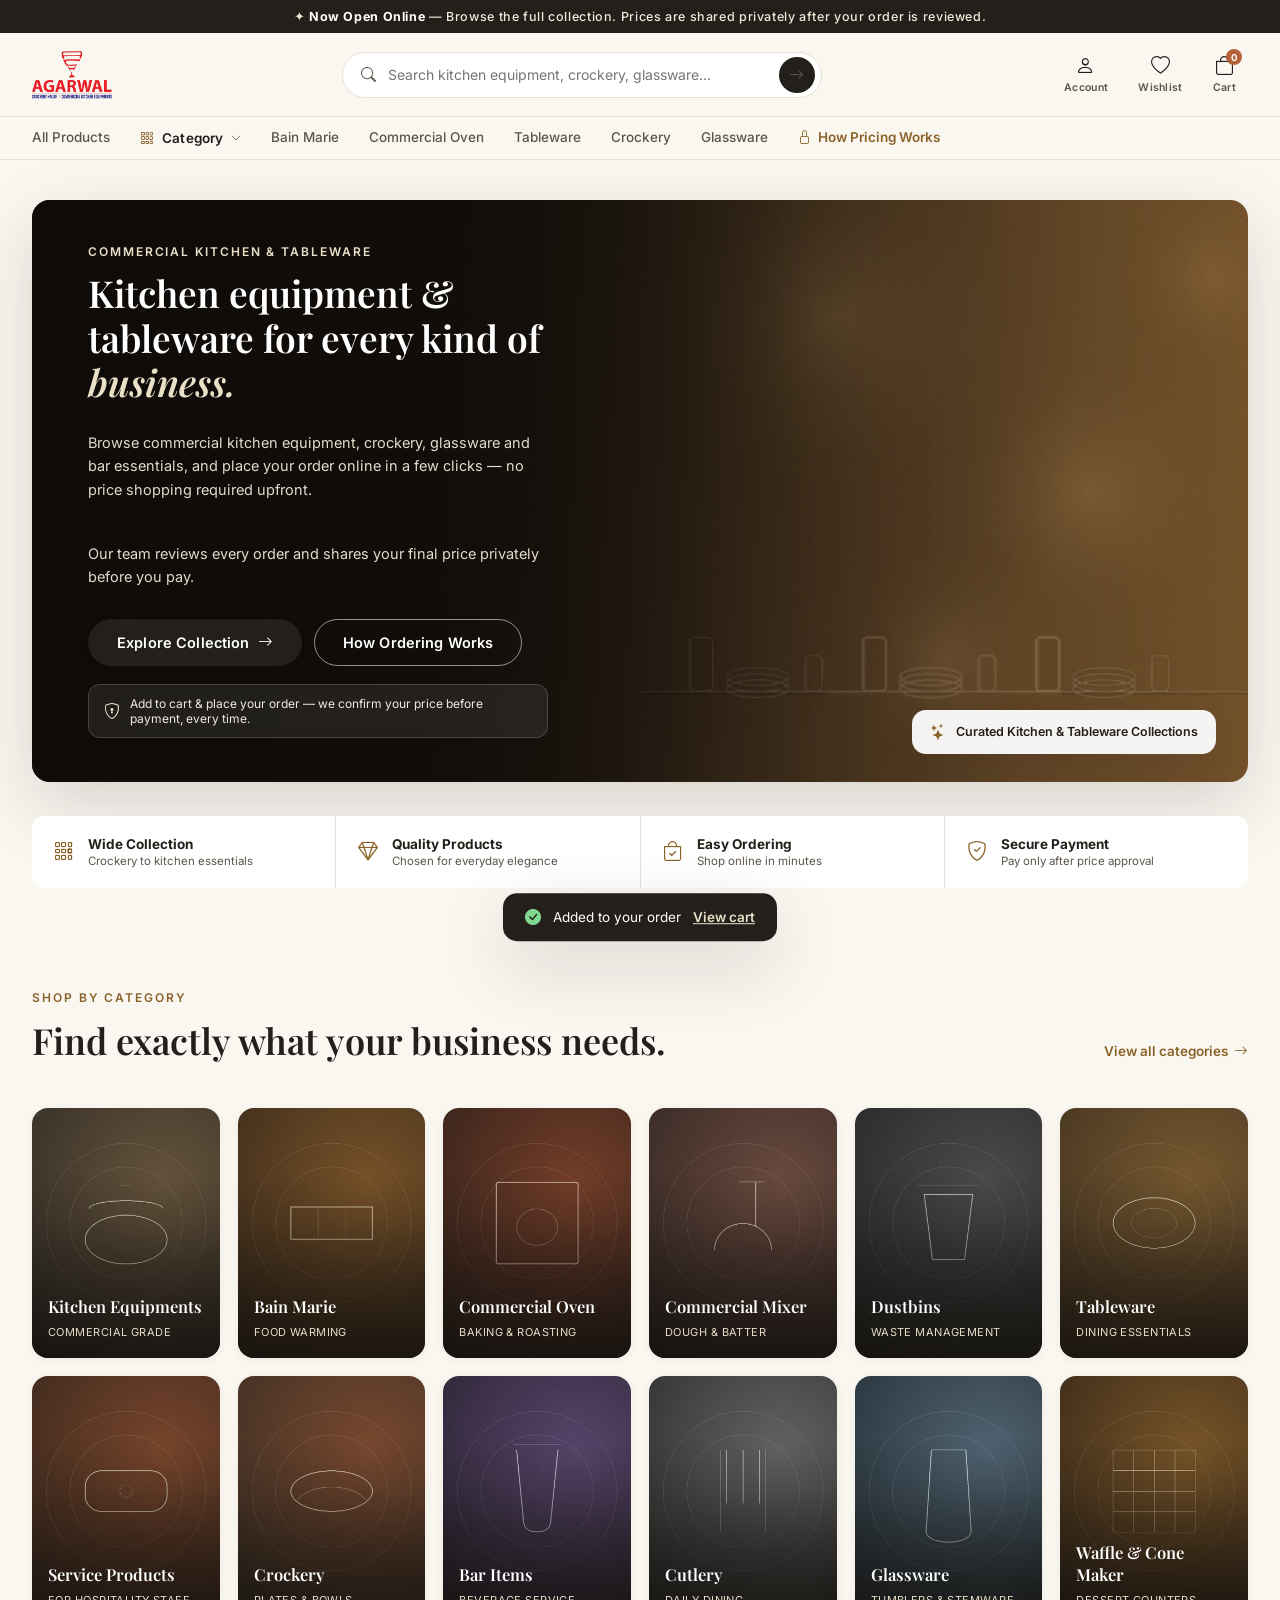
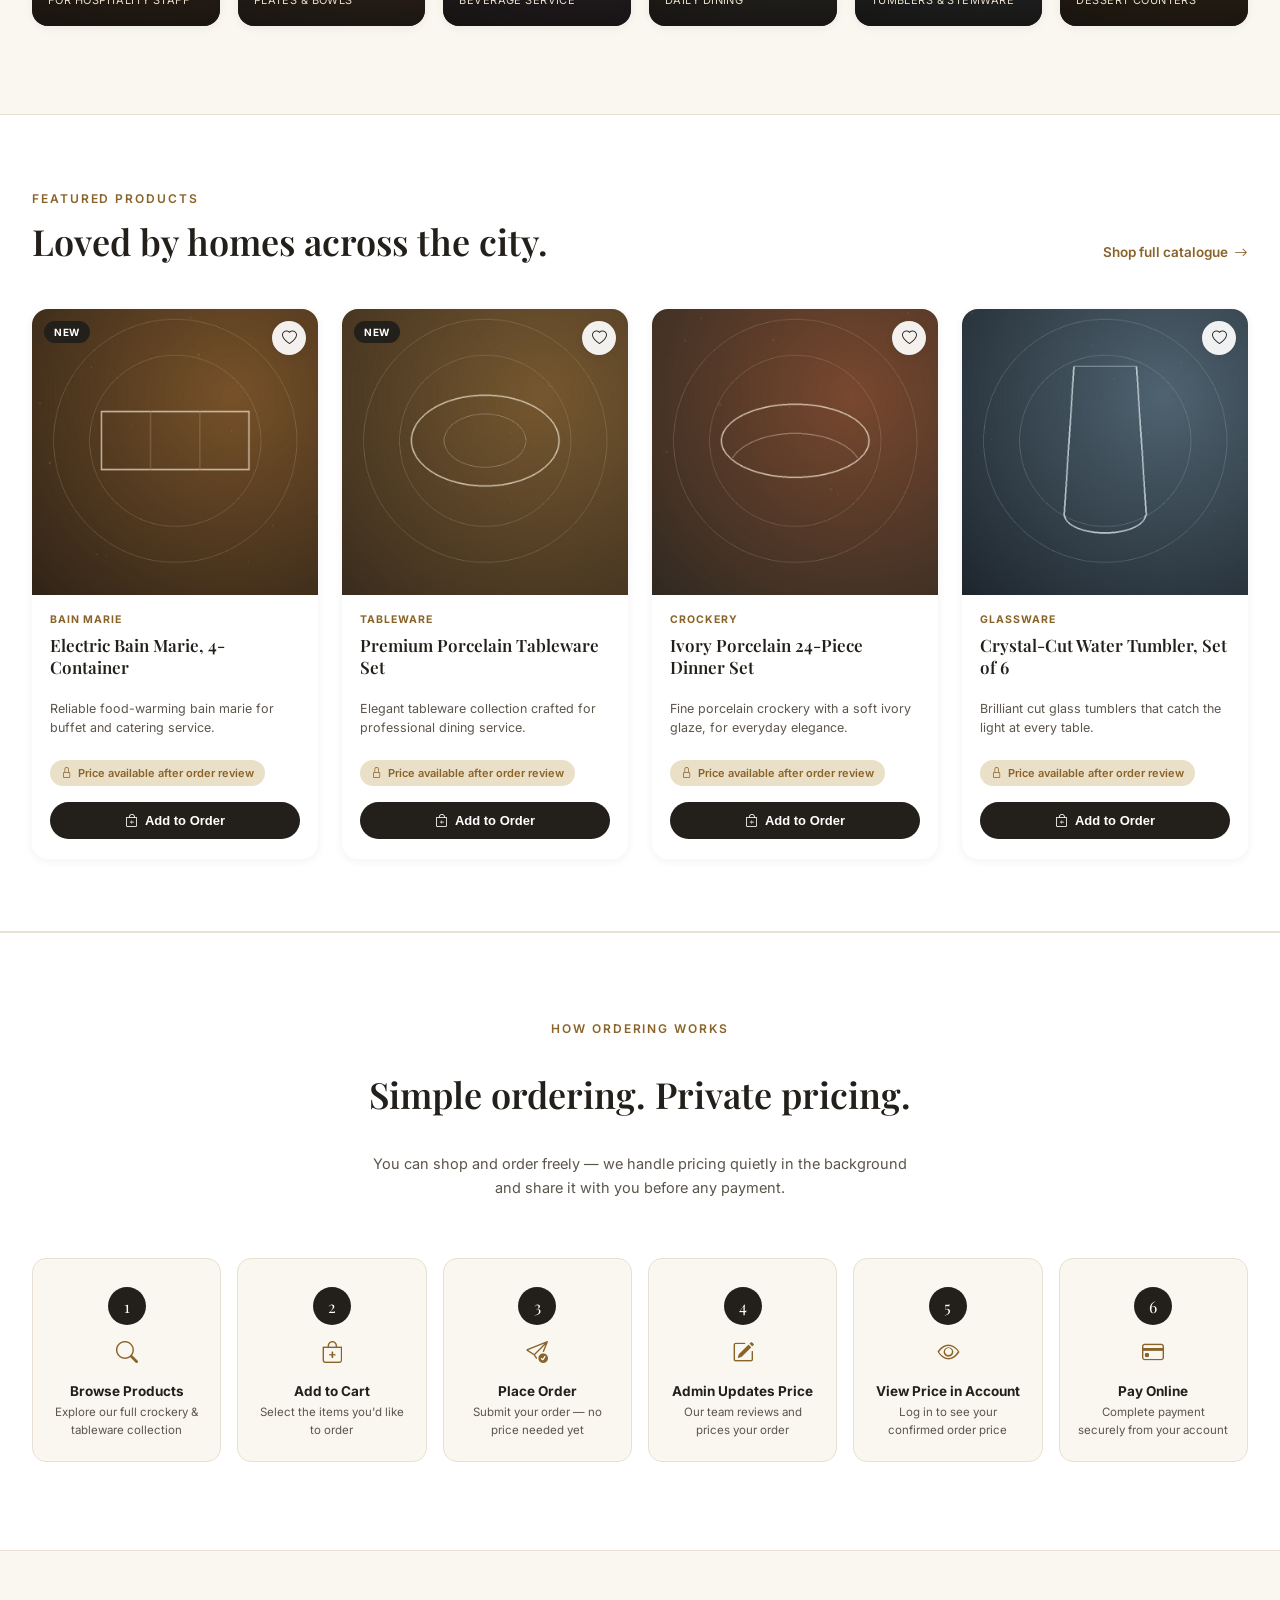
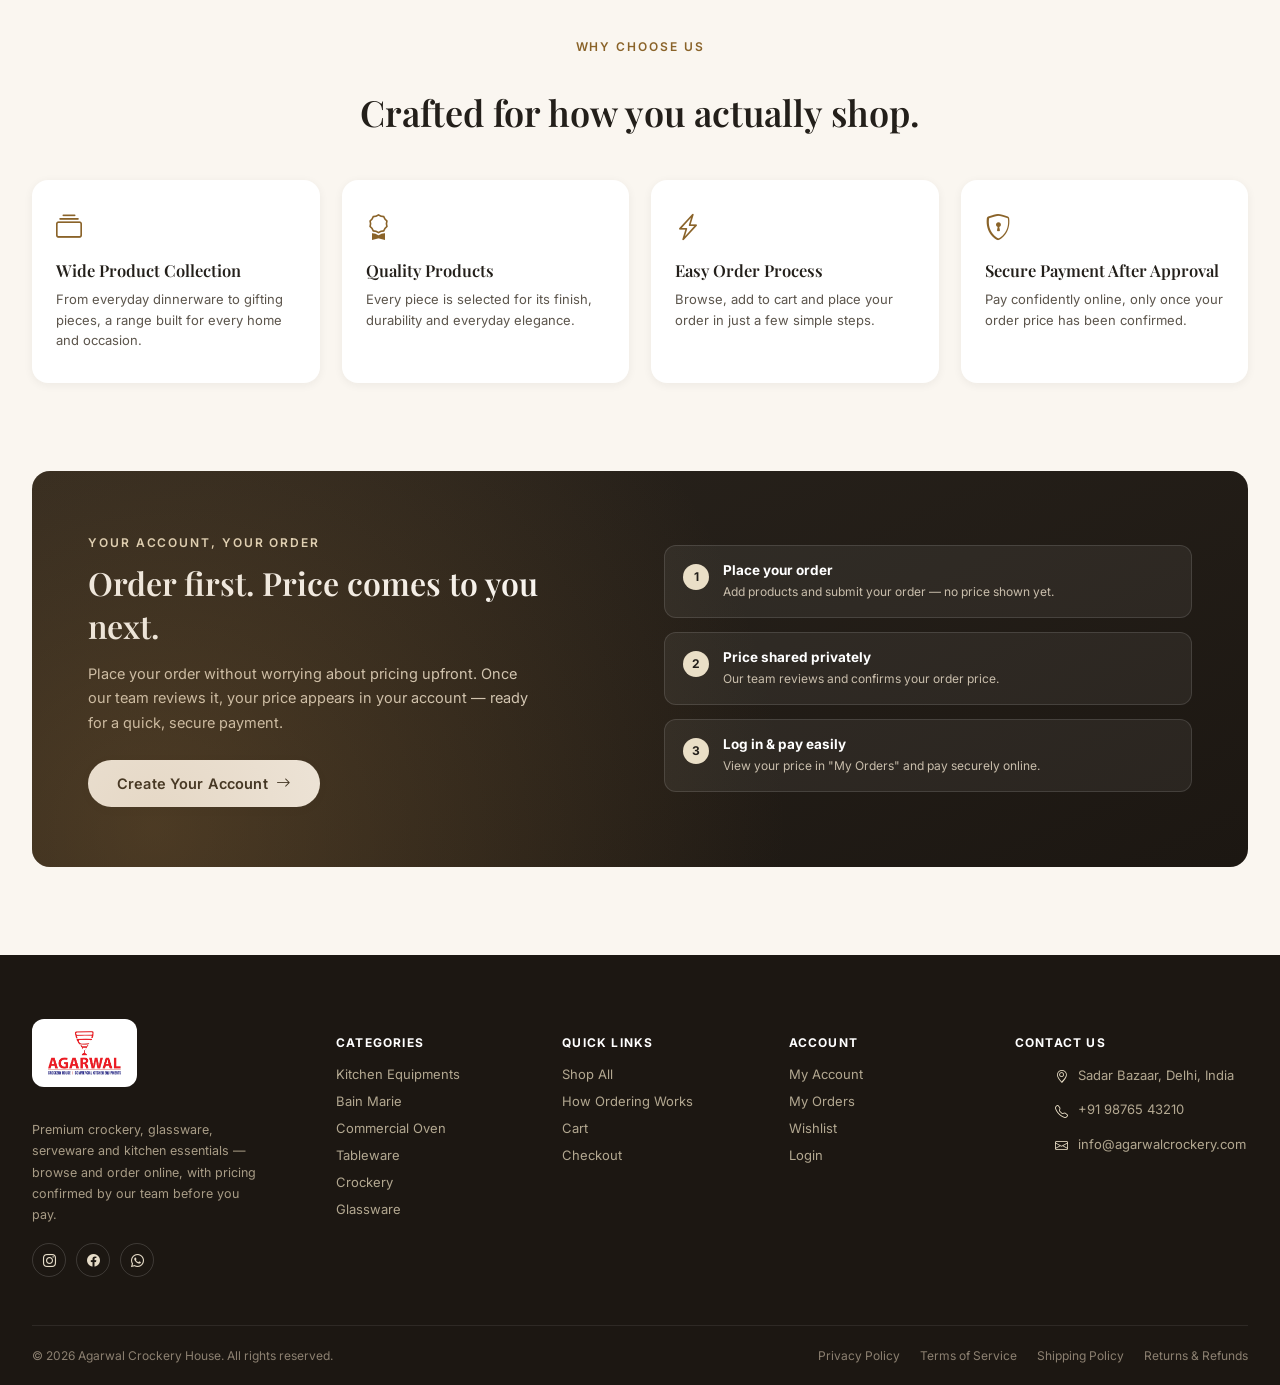
==== commit 99354e68: "Center the header search bar and shrink oversized hero content - Header now uses a 3-column grid (lo" ====
--- a/index.html
+++ b/index.html
@@ -61,9 +61,9 @@
       <div class="hero-banner-overlay"></div>
       <div class="hero-banner-content">
         <span class="eyebrow">Commercial Kitchen &amp; Tableware</span>
-        <h1>Kitchen equipment &amp; tableware<br>for every kind of <em>business.</em></h1>
+        <h1>Kitchen equipment &amp; tableware for every kind of <em>business.</em></h1>
         <p>Browse commercial kitchen equipment, crockery, glassware and bar essentials, and place your order online in a few clicks — no price shopping required upfront.</p>
-        <p style="margin-top:-10px;">Our team reviews every order and shares your final price privately before you pay.</p>
+        <p>Our team reviews every order and shares your final price privately before you pay.</p>
         <div class="hero-ctas">
           <a class="btn btn-dark" href="shop.html">Explore Collection <i class="bi bi-arrow-right"></i></a>
           <a class="btn btn-outline-light" href="#how-it-works">How Ordering Works</a>
--- a/assets/css/site.css
+++ b/assets/css/site.css
@@ -83,7 +83,7 @@
   position:sticky; top:0; z-index:60;
 }
 .header-row{
-  display:flex; align-items:center; gap:28px;
+  display:grid; grid-template-columns:auto 1fr auto; align-items:center; gap:28px;
   padding:14px 32px; max-width:1280px; margin:0 auto;
 }
 .logo-mark{display:flex; align-items:center; gap:10px; flex-shrink:0;}
@@ -93,7 +93,7 @@
 .logo-text span{font-size:10px; letter-spacing:.14em; color:var(--ink-soft); margin-top:3px;}
 
 .search-form{
-  flex:1; max-width:520px; display:flex; align-items:center;
+  width:100%; max-width:480px; margin:0 auto; display:flex; align-items:center;
   background:var(--paper); border:1px solid var(--line); border-radius:999px;
   padding:0 6px 0 18px; height:46px; transition:border-color .2s ease, box-shadow .2s ease;
 }
@@ -109,7 +109,7 @@
   cursor:pointer; flex-shrink:0;
 }
 
-.header-actions{display:flex; align-items:center; gap:6px; margin-left:auto; flex-shrink:0;}
+.header-actions{display:flex; align-items:center; gap:6px; flex-shrink:0;}
 .icon-link{
   display:flex; flex-direction:column; align-items:center; gap:3px;
   padding:8px 12px; border-radius:12px; position:relative;
@@ -324,8 +324,13 @@
   .footer-top{grid-template-columns:1fr 1fr; row-gap:36px;}
 }
 @media (max-width:720px){
-  .header-row{flex-wrap:wrap; padding:14px 20px;}
-  .search-form{order:3; max-width:100%; width:100%;}
+  .header-row{
+    grid-template-columns:1fr auto; grid-template-areas:"logo actions" "search search";
+    row-gap:12px; padding:14px 20px;
+  }
+  .logo-mark{grid-area:logo;}
+  .header-actions{grid-area:actions;}
+  .search-form{grid-area:search; max-width:100%; margin:0;}
   .icon-link .label{display:none;}
   .container, .section, .page-hero{padding-left:20px; padding-right:20px;}
   .cat-grid{grid-template-columns:repeat(2,1fr);}
--- a/assets/css/homepage.css
+++ b/assets/css/homepage.css
@@ -5,7 +5,7 @@
 .hero{padding:40px 32px 0; max-width:1280px; margin:0 auto;}
 .hero-banner{
   position:relative; border-radius:var(--radius); overflow:hidden;
-  min-height:560px; display:flex; align-items:center;
+  min-height:420px; display:flex; align-items:center;
   box-shadow:var(--shadow-lg);
 }
 .hero-bg{position:absolute; inset:0; width:100%; height:100%; object-fit:cover;}
@@ -14,18 +14,18 @@
   background:linear-gradient(100deg, rgba(14,11,8,.88) 0%, rgba(14,11,8,.72) 32%, rgba(14,11,8,.28) 60%, rgba(14,11,8,.05) 82%);
 }
 .hero-banner-content{
-  position:relative; z-index:2; padding:64px 56px; max-width:640px;
-  display:flex; flex-direction:column; gap:18px;
+  position:relative; z-index:2; padding:44px 56px; max-width:600px;
+  display:flex; flex-direction:column; gap:12px;
 }
 .hero-banner-content .eyebrow{color:var(--gold-soft);}
-.hero-banner-content h1{font-size:clamp(34px, 4.2vw, 52px); line-height:1.12; color:#fff;}
+.hero-banner-content h1{font-size:clamp(26px, 2.9vw, 38px); line-height:1.2; color:#fff;}
 .hero-banner-content h1 em{color:var(--gold-soft); font-style:italic;}
-.hero-banner-content p{font-size:15.5px; line-height:1.7; color:#e3dbcb; max-width:480px;}
+.hero-banner-content p{font-size:14.5px; line-height:1.6; color:#e3dbcb; max-width:460px;}
 .hero-ctas{display:flex; gap:12px; flex-wrap:wrap; margin-top:4px;}
 .hero-flow-note{
-  display:flex; align-items:center; gap:10px; margin-top:14px; padding:12px 16px;
+  display:flex; align-items:center; gap:10px; margin-top:6px; padding:11px 15px;
   background:rgba(255,255,255,.08); border:1px solid rgba(255,255,255,.16);
-  backdrop-filter:blur(4px); border-radius:12px; font-size:12.5px; color:#f0ebe0; max-width:480px;
+  backdrop-filter:blur(4px); border-radius:12px; font-size:12px; color:#f0ebe0; max-width:460px;
 }
 .hero-flow-note i{color:var(--gold-soft); font-size:16px; flex-shrink:0;}
 .hero-banner-tag{
@@ -37,9 +37,9 @@
 .hero-banner-tag i{color:var(--gold-deep); font-size:16px;}
 
 @media (max-width:720px){
-  .hero-banner{min-height:520px;}
-  .hero-banner-content{padding:36px 26px;}
-  .hero-banner-tag{left:26px; right:26px; bottom:20px; justify-content:center;}
+  .hero-banner{min-height:460px;}
+  .hero-banner-content{padding:32px 24px;}
+  .hero-banner-tag{left:24px; right:24px; bottom:18px; justify-content:center;}
 }
 
 /* ---------- Trust strip ---------- */
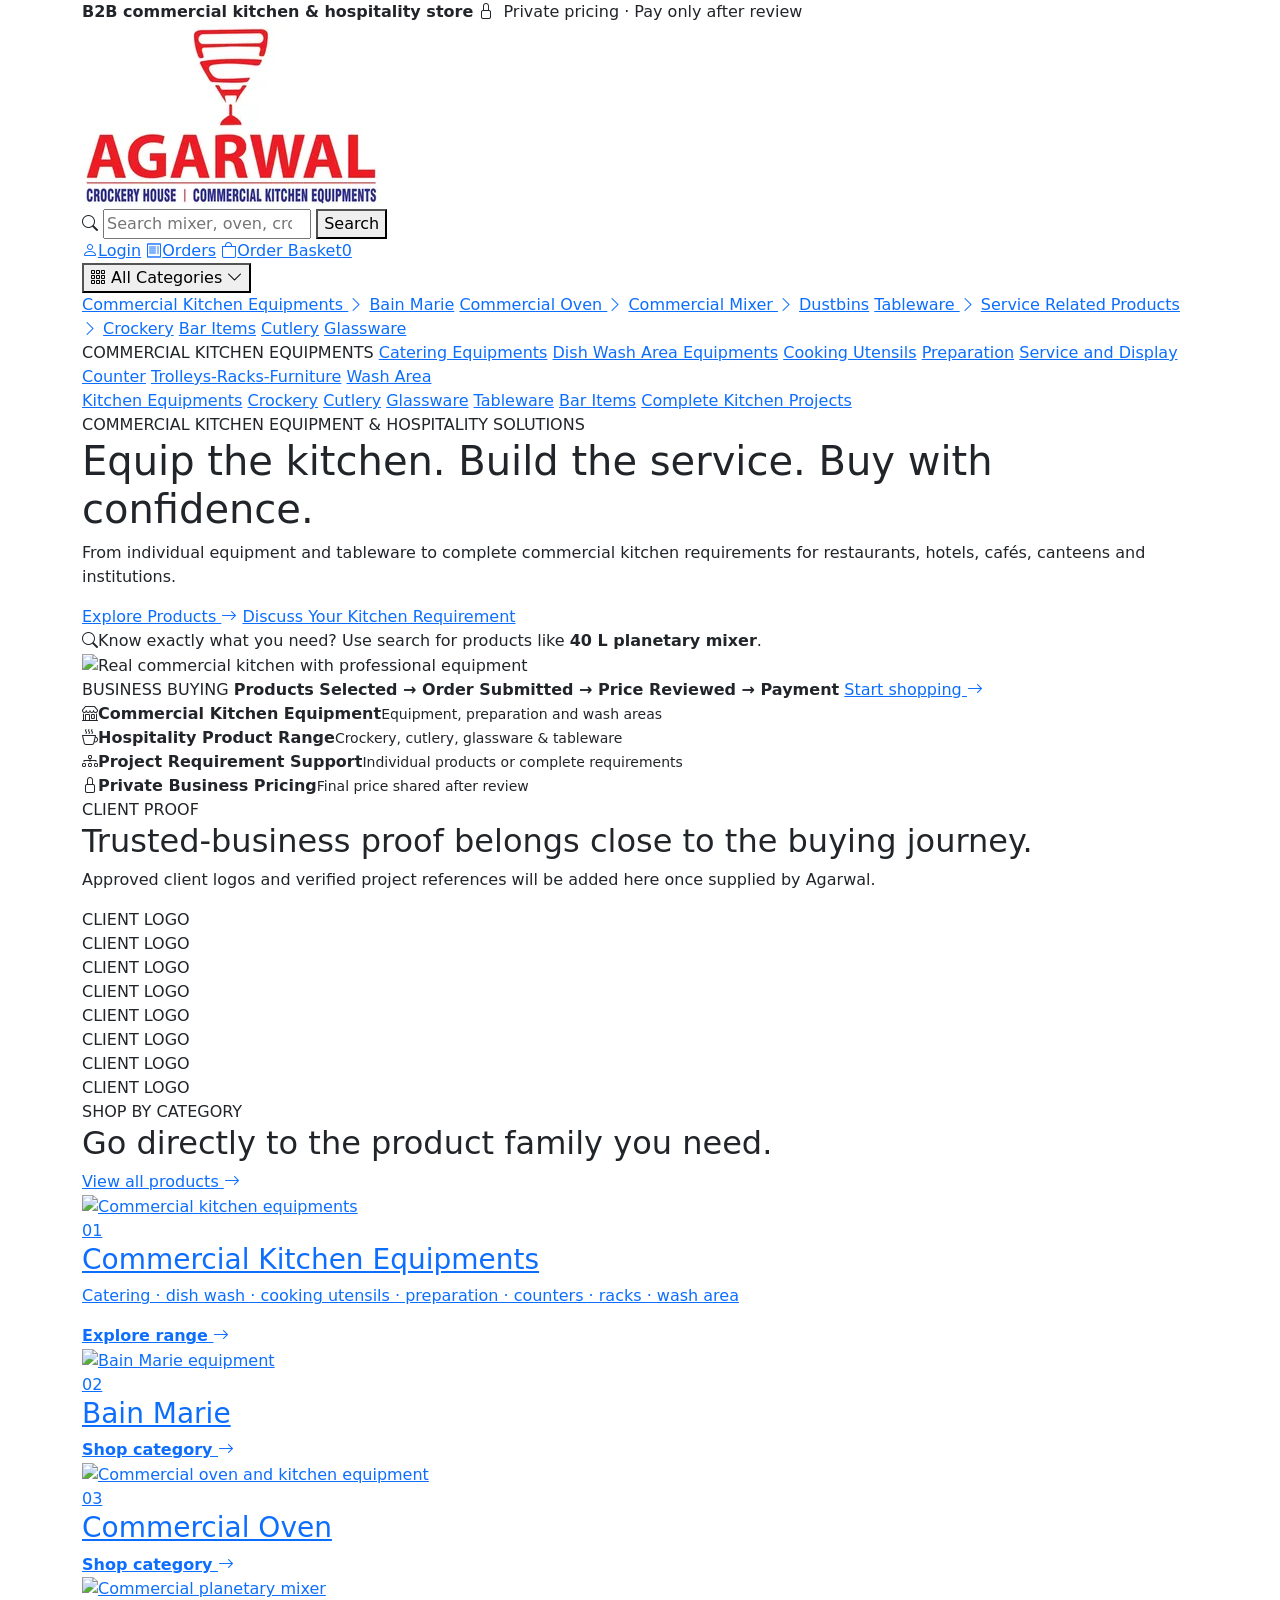
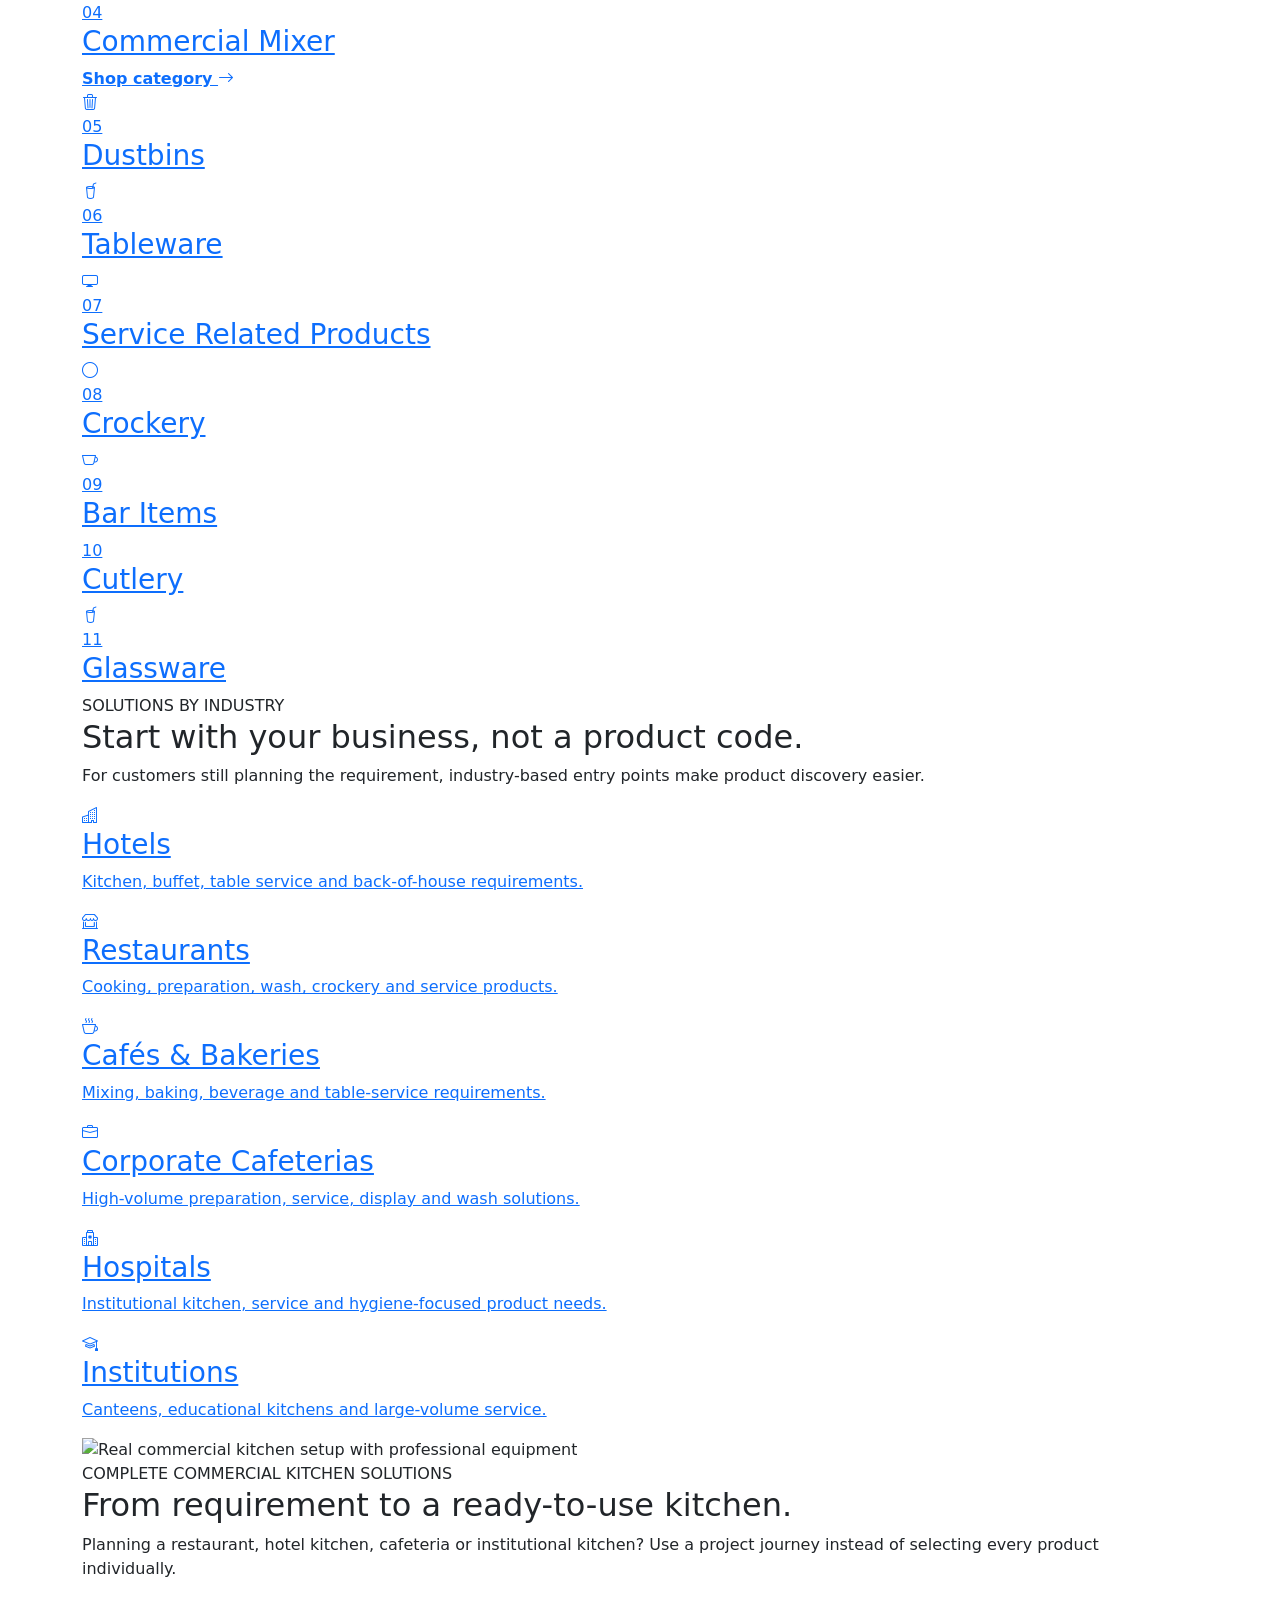
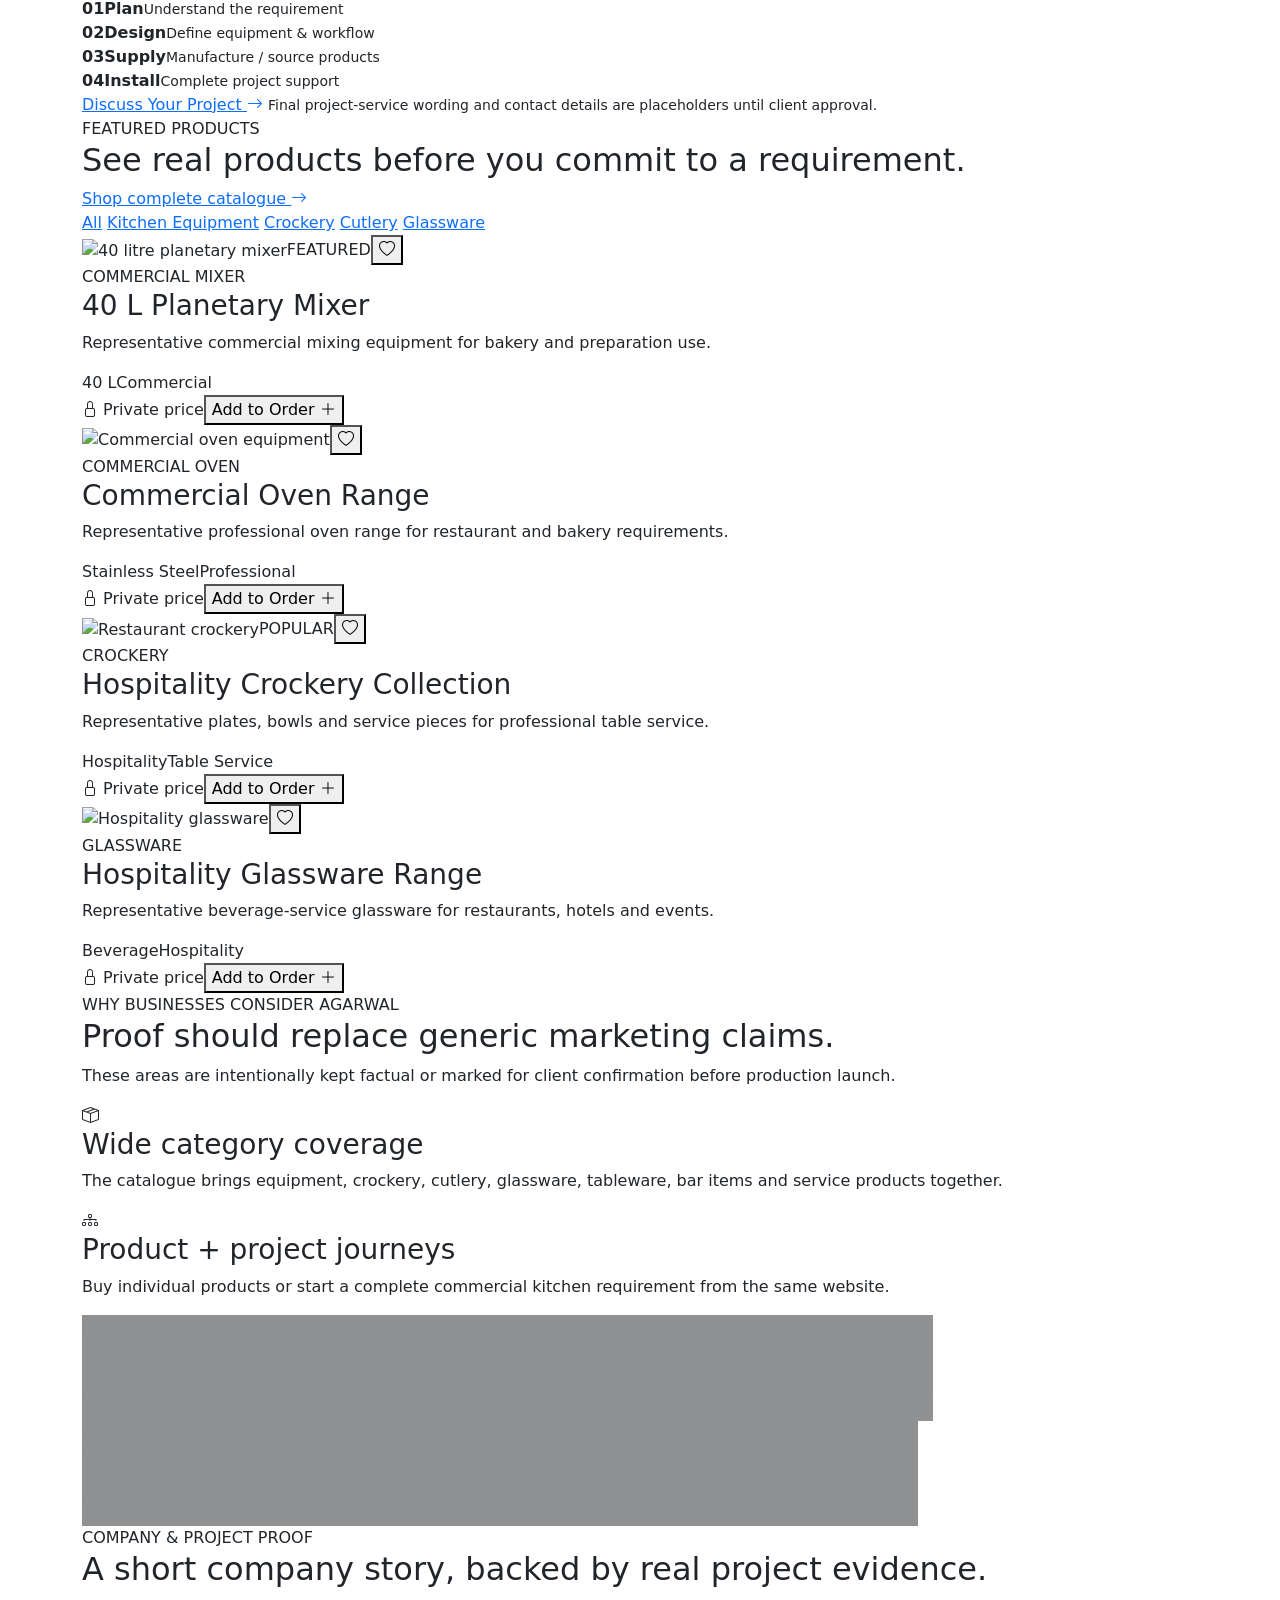
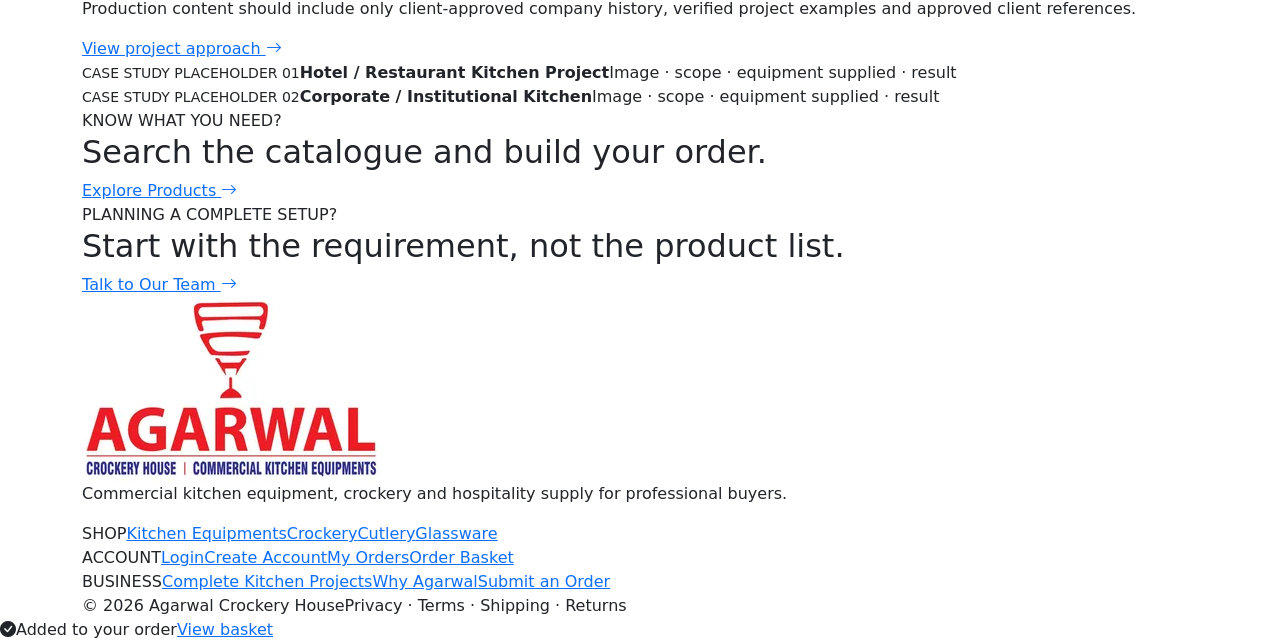
==== commit 75d31d53: "Redesign homepage around approved Agarwal categories and premium B2B ecommerce" ====
--- a/index.html
+++ b/index.html
@@ -1,325 +1,258 @@
 <!doctype html>
 <html lang="en">
 <head>
-<meta charset="utf-8">
-<meta name="viewport" content="width=device-width, initial-scale=1">
-<title>Agarwal Crockery House | Commercial Kitchen Equipment, Crockery &amp; Tableware</title>
-<meta name="description" content="Shop commercial kitchen equipment, crockery, glassware and tableware from Agarwal Crockery House. Browse and order online — pricing is shared after your order is reviewed.">
-<link rel="icon" href="assets/img/logo.png">
-<link rel="preconnect" href="https://fonts.googleapis.com">
-<link rel="preconnect" href="https://fonts.gstatic.com" crossorigin>
-<link href="https://fonts.googleapis.com/css2?family=Playfair+Display:ital,wght@0,500;0,600;0,700;1,500&family=Inter:wght@400;500;600;700;800&display=swap" rel="stylesheet">
-<link href="https://cdn.jsdelivr.net/npm/bootstrap-icons@1.11.3/font/bootstrap-icons.css" rel="stylesheet">
-<link rel="stylesheet" href="assets/css/site.css">
-<link rel="stylesheet" href="assets/css/nav.css">
-<link rel="stylesheet" href="assets/css/homepage.css">
+  <meta charset="utf-8">
+  <meta name="viewport" content="width=device-width, initial-scale=1">
+  <title>Agarwal Crockery House | Commercial Kitchen Equipment & Hospitality Store</title>
+  <meta name="description" content="Browse commercial kitchen equipment, crockery, cutlery, glassware, tableware, bar items and hospitality products for businesses.">
+  <link rel="preconnect" href="https://fonts.googleapis.com">
+  <link rel="preconnect" href="https://fonts.gstatic.com" crossorigin>
+  <link href="https://fonts.googleapis.com/css2?family=DM+Sans:wght@400;500;600;700&family=Manrope:wght@600;700;800&display=swap" rel="stylesheet">
+  <link href="https://cdn.jsdelivr.net/npm/bootstrap@5.3.3/dist/css/bootstrap.min.css" rel="stylesheet">
+  <link href="https://cdn.jsdelivr.net/npm/bootstrap-icons@1.11.3/font/bootstrap-icons.css" rel="stylesheet">
+  <link rel="stylesheet" href="assets/css/ecommerce-v9.css">
 </head>
 <body>
-
-<div class="announce">✦ <b>Now Open Online</b> — Browse the full collection. Prices are shared privately after your order is reviewed.</div>
-
-<header class="site-header">
-  <div class="header-row">
-    <a class="logo-mark" href="index.html">
-      <img src="assets/img/logo.png" alt="Agarwal Crockery House">
-    </a>
-    <form class="search-form" action="shop.html">
-      <i class="bi bi-search"></i>
-      <input type="search" name="q" placeholder="Search kitchen equipment, crockery, glassware...">
-      <button type="submit" aria-label="Search"><i class="bi bi-arrow-right"></i></button>
-    </form>
-    <div class="header-actions">
-      <a class="icon-link" href="account.html"><i class="bi bi-person"></i><span class="label">Account</span></a>
-      <a class="icon-link" href="wishlist.html"><i class="bi bi-heart"></i><span class="label">Wishlist</span></a>
-      <a class="icon-link" href="cart.html"><i class="bi bi-bag"></i><span class="label">Cart</span><span class="count" data-cart-count>0</span></a>
+  <div class="topbar">
+    <div class="container">
+      <span><b>B2B commercial kitchen & hospitality store</b></span>
+      <span><i class="bi bi-lock me-1"></i> Private pricing · Pay only after review</span>
     </div>
   </div>
-  <nav class="category-nav">
-    <div class="category-nav-row">
-      <a href="shop.html">All Products</a>
-      <div class="mega-wrap" id="megaWrap">
-        <button type="button" class="mega-btn" id="megaBtn" aria-haspopup="true" aria-expanded="false">
-          <i class="bi bi-grid-3x3-gap"></i> Category <i class="bi bi-chevron-down"></i>
-        </button>
-        <div class="mega-panel" id="megaPanel"></div>
-      </div>
-      <a href="shop.html?cat=bain-marie">Bain Marie</a>
-      <a href="shop.html?cat=commercial-oven">Commercial Oven</a>
-      <a href="shop.html?cat=tableware">Tableware</a>
-      <a href="shop.html?cat=crockery">Crockery</a>
-      <a href="shop.html?cat=glassware">Glassware</a>
-      <a class="pricing-link" href="index.html#how-it-works"><i class="bi bi-lock"></i> How Pricing Works</a>
+
+  <header class="commerce-header v12-header">
+    <div class="container header-main">
+      <a class="logo" href="index.html"><img src="assets/img/logo.svg" alt="Agarwal Crockery House"></a>
+      <form class="search-box" action="shop.html">
+        <i class="bi bi-search"></i>
+        <input name="q" type="search" placeholder="Search mixer, oven, crockery, cutlery, glassware...">
+        <button>Search</button>
+      </form>
+      <div class="header-actions">
+        <a class="header-action account" href="login.html"><i class="bi bi-person"></i><span class="label">Login</span></a>
+        <a class="header-action orders" href="orders.html"><i class="bi bi-receipt"></i><span class="label">Orders</span></a>
+        <a class="header-action cart" href="cart.html"><i class="bi bi-bag"></i><span class="label">Order Basket</span><span class="badge-count" data-cart-count>0</span></a>
+      </div>
     </div>
-  </nav>
-</header>
-
-<main>
-
-  <section class="hero">
-    <div class="hero-banner">
-      <img class="hero-bg" src="assets/img/catalog/hero-banner.jpg" alt="Commercial kitchen and tableware">
-      <div class="hero-banner-overlay"></div>
-      <div class="hero-banner-content">
-        <span class="eyebrow">Commercial Kitchen &amp; Tableware</span>
-        <h1>Kitchen equipment &amp; tableware for every kind of <em>business.</em></h1>
-        <p>Browse commercial kitchen equipment, crockery, glassware and bar essentials, and place your order online in a few clicks — no price shopping required upfront.</p>
-        <p>Our team reviews every order and shares your final price privately before you pay.</p>
-        <div class="hero-ctas">
-          <a class="btn btn-dark" href="shop.html">Explore Collection <i class="bi bi-arrow-right"></i></a>
-          <a class="btn btn-outline-light" href="#how-it-works">How Ordering Works</a>
-        </div>
-        <div class="hero-flow-note">
-          <i class="bi bi-shield-lock"></i>
-          <span>Add to cart &amp; place your order — we confirm your price before payment, every time.</span>
-        </div>
-      </div>
-      <div class="hero-banner-tag"><i class="bi bi-stars"></i> Curated Kitchen &amp; Tableware Collections</div>
-    </div>
-  </section>
-
-  <section class="trust-strip">
-    <div class="trust-row">
-      <div class="trust-item"><i class="bi bi-grid-3x3-gap"></i><div><b>Wide Collection</b><small>Crockery to kitchen essentials</small></div></div>
-      <div class="trust-item"><i class="bi bi-gem"></i><div><b>Quality Products</b><small>Chosen for everyday elegance</small></div></div>
-      <div class="trust-item"><i class="bi bi-bag-check"></i><div><b>Easy Ordering</b><small>Shop online in minutes</small></div></div>
-      <div class="trust-item"><i class="bi bi-shield-check"></i><div><b>Secure Payment</b><small>Pay only after price approval</small></div></div>
-    </div>
-  </section>
-
-  <section class="section">
-    <div class="section-head">
-      <div><span class="eyebrow">Shop by Category</span><h2>Find exactly what your business needs.</h2></div>
-      <a class="head-link" href="shop.html">View all categories <i class="bi bi-arrow-right"></i></a>
-    </div>
-    <div class="cat-grid">
-      <a class="cat-card" href="shop.html?cat=kitchen-equipment">
-        <img src="assets/img/catalog/cat-kitchen-equipment.jpg" alt="Commercial Kitchen Equipments">
-        <div class="cat-label"><h3>Kitchen Equipments</h3><span>COMMERCIAL GRADE</span></div>
-      </a>
-      <a class="cat-card" href="shop.html?cat=bain-marie">
-        <img src="assets/img/catalog/cat-bain-marie.jpg" alt="Bain Marie">
-        <div class="cat-label"><h3>Bain Marie</h3><span>FOOD WARMING</span></div>
-      </a>
-      <a class="cat-card" href="shop.html?cat=commercial-oven">
-        <img src="assets/img/catalog/cat-commercial-oven.jpg" alt="Commercial Oven">
-        <div class="cat-label"><h3>Commercial Oven</h3><span>BAKING &amp; ROASTING</span></div>
-      </a>
-      <a class="cat-card" href="shop.html?cat=commercial-mixer">
-        <img src="assets/img/catalog/cat-commercial-mixer.jpg" alt="Commercial Mixer">
-        <div class="cat-label"><h3>Commercial Mixer</h3><span>DOUGH &amp; BATTER</span></div>
-      </a>
-      <a class="cat-card" href="shop.html?cat=dustbins">
-        <img src="assets/img/catalog/cat-dustbins.jpg" alt="Dustbins">
-        <div class="cat-label"><h3>Dustbins</h3><span>WASTE MANAGEMENT</span></div>
-      </a>
-      <a class="cat-card" href="shop.html?cat=tableware">
-        <img src="assets/img/catalog/cat-tableware.jpg" alt="Tableware">
-        <div class="cat-label"><h3>Tableware</h3><span>DINING ESSENTIALS</span></div>
-      </a>
-      <a class="cat-card" href="shop.html?cat=service-products">
-        <img src="assets/img/catalog/cat-service-products.jpg" alt="Service Related Products">
-        <div class="cat-label"><h3>Service Products</h3><span>FOR HOSPITALITY STAFF</span></div>
-      </a>
-      <a class="cat-card" href="shop.html?cat=crockery">
-        <img src="assets/img/catalog/cat-crockery.jpg" alt="Crockery">
-        <div class="cat-label"><h3>Crockery</h3><span>PLATES &amp; BOWLS</span></div>
-      </a>
-      <a class="cat-card" href="shop.html?cat=bar-items">
-        <img src="assets/img/catalog/cat-bar-items.jpg" alt="Bar Items">
-        <div class="cat-label"><h3>Bar Items</h3><span>BEVERAGE SERVICE</span></div>
-      </a>
-      <a class="cat-card" href="shop.html?cat=cutlery">
-        <img src="assets/img/catalog/cat-cutlery.jpg" alt="Cutlery">
-        <div class="cat-label"><h3>Cutlery</h3><span>DAILY DINING</span></div>
-      </a>
-      <a class="cat-card" href="shop.html?cat=glassware">
-        <img src="assets/img/catalog/cat-glassware.jpg" alt="Glassware">
-        <div class="cat-label"><h3>Glassware</h3><span>TUMBLERS &amp; STEMWARE</span></div>
-      </a>
-      <a class="cat-card" href="shop.html?cat=waffle-cone-maker">
-        <img src="assets/img/catalog/cat-waffle-cone-maker.jpg" alt="Waffle &amp; Cone Maker">
-        <div class="cat-label"><h3>Waffle &amp; Cone Maker</h3><span>DESSERT COUNTERS</span></div>
-      </a>
-    </div>
-  </section>
-
-  <section class="section section-tight" style="background:var(--paper); border-top:1px solid var(--line); border-bottom:1px solid var(--line);">
-    <div class="section-head">
-      <div><span class="eyebrow">Featured Products</span><h2>Loved by homes across the city.</h2></div>
-      <a class="head-link" href="shop.html">Shop full catalogue <i class="bi bi-arrow-right"></i></a>
-    </div>
-    <div class="product-grid">
-      <article class="product-card" data-id="p8">
-        <div class="product-media">
-          <span class="new-badge">NEW</span>
-          <a href="product.html?id=p8"><img src="assets/img/catalog/p8.jpg" alt="Electric Bain Marie"></a>
-          <button class="wish-btn" data-wish aria-label="Add to wishlist"><i class="bi bi-heart"></i></button>
-        </div>
-        <div class="product-body">
-          <span class="product-cat">Bain Marie</span>
-          <h3 class="product-title"><a href="product.html?id=p8">Electric Bain Marie, 4-Container</a></h3>
-          <p class="product-desc">Reliable food-warming bain marie for buffet and catering service.</p>
-          <span class="price-badge"><i class="bi bi-lock"></i> Price available after order review</span>
-          <div class="product-foot">
-            <button class="add-order-btn" data-add-order><i class="bi bi-bag-plus"></i> Add to Order</button>
-          </div>
-        </div>
-      </article>
-      <article class="product-card" data-id="p12">
-        <div class="product-media">
-          <span class="new-badge">NEW</span>
-          <a href="product.html?id=p12"><img src="assets/img/catalog/p12.jpg" alt="Premium Porcelain Tableware Set"></a>
-          <button class="wish-btn" data-wish aria-label="Add to wishlist"><i class="bi bi-heart"></i></button>
-        </div>
-        <div class="product-body">
-          <span class="product-cat">Tableware</span>
-          <h3 class="product-title"><a href="product.html?id=p12">Premium Porcelain Tableware Set</a></h3>
-          <p class="product-desc">Elegant tableware collection crafted for professional dining service.</p>
-          <span class="price-badge"><i class="bi bi-lock"></i> Price available after order review</span>
-          <div class="product-foot">
-            <button class="add-order-btn" data-add-order><i class="bi bi-bag-plus"></i> Add to Order</button>
-          </div>
-        </div>
-      </article>
-      <article class="product-card" data-id="p14">
-        <div class="product-media">
-          <a href="product.html?id=p14"><img src="assets/img/catalog/p14.jpg" alt="Ivory Porcelain Dinner Set"></a>
-          <button class="wish-btn" data-wish aria-label="Add to wishlist"><i class="bi bi-heart"></i></button>
-        </div>
-        <div class="product-body">
-          <span class="product-cat">Crockery</span>
-          <h3 class="product-title"><a href="product.html?id=p14">Ivory Porcelain 24-Piece Dinner Set</a></h3>
-          <p class="product-desc">Fine porcelain crockery with a soft ivory glaze, for everyday elegance.</p>
-          <span class="price-badge"><i class="bi bi-lock"></i> Price available after order review</span>
-          <div class="product-foot">
-            <button class="add-order-btn" data-add-order><i class="bi bi-bag-plus"></i> Add to Order</button>
-          </div>
-        </div>
-      </article>
-      <article class="product-card" data-id="p17">
-        <div class="product-media">
-          <a href="product.html?id=p17"><img src="assets/img/catalog/p17.jpg" alt="Crystal Glass Tumblers"></a>
-          <button class="wish-btn" data-wish aria-label="Add to wishlist"><i class="bi bi-heart"></i></button>
-        </div>
-        <div class="product-body">
-          <span class="product-cat">Glassware</span>
-          <h3 class="product-title"><a href="product.html?id=p17">Crystal-Cut Water Tumbler, Set of 6</a></h3>
-          <p class="product-desc">Brilliant cut glass tumblers that catch the light at every table.</p>
-          <span class="price-badge"><i class="bi bi-lock"></i> Price available after order review</span>
-          <div class="product-foot">
-            <button class="add-order-btn" data-add-order><i class="bi bi-bag-plus"></i> Add to Order</button>
-          </div>
-        </div>
-      </article>
-    </div>
-  </section>
-
-  <section class="section flow-section" id="how-it-works">
-    <div class="section-head center-head">
-      <span class="eyebrow">How Ordering Works</span>
-      <h2>Simple ordering. Private pricing.</h2>
-      <p>You can shop and order freely — we handle pricing quietly in the background and share it with you before any payment.</p>
-    </div>
-    <div class="flow-grid">
-      <div class="flow-step"><span class="flow-num">1</span><i class="bi bi-search"></i><h4>Browse Products</h4><small>Explore our full crockery &amp; tableware collection</small></div>
-      <div class="flow-step"><span class="flow-num">2</span><i class="bi bi-bag-plus"></i><h4>Add to Cart</h4><small>Select the items you'd like to order</small></div>
-      <div class="flow-step"><span class="flow-num">3</span><i class="bi bi-send-check"></i><h4>Place Order</h4><small>Submit your order — no price needed yet</small></div>
-      <div class="flow-step"><span class="flow-num">4</span><i class="bi bi-pencil-square"></i><h4>Admin Updates Price</h4><small>Our team reviews and prices your order</small></div>
-      <div class="flow-step"><span class="flow-num">5</span><i class="bi bi-eye"></i><h4>View Price in Account</h4><small>Log in to see your confirmed order price</small></div>
-      <div class="flow-step"><span class="flow-num">6</span><i class="bi bi-credit-card"></i><h4>Pay Online</h4><small>Complete payment securely from your account</small></div>
-    </div>
-  </section>
-
-  <section class="section">
-    <div class="section-head center-head">
-      <span class="eyebrow">Why Choose Us</span>
-      <h2>Crafted for how you actually shop.</h2>
-    </div>
-    <div class="why-grid">
-      <div class="why-card"><i class="bi bi-collection"></i><h3>Wide Product Collection</h3><p>From everyday dinnerware to gifting pieces, a range built for every home and occasion.</p></div>
-      <div class="why-card"><i class="bi bi-award"></i><h3>Quality Products</h3><p>Every piece is selected for its finish, durability and everyday elegance.</p></div>
-      <div class="why-card"><i class="bi bi-lightning-charge"></i><h3>Easy Order Process</h3><p>Browse, add to cart and place your order in just a few simple steps.</p></div>
-      <div class="why-card"><i class="bi bi-shield-lock"></i><h3>Secure Payment After Approval</h3><p>Pay confidently online, only once your order price has been confirmed.</p></div>
-    </div>
-  </section>
-
-  <section class="section" style="padding-top:0;">
-    <div class="account-flow">
-      <div>
-        <span class="eyebrow">Your Account, Your Order</span>
-        <h2>Order first. Price comes to you next.</h2>
-        <p>Place your order without worrying about pricing upfront. Once our team reviews it, your price appears in your account — ready for a quick, secure payment.</p>
-        <a class="btn btn-dark" href="register.html">Create Your Account <i class="bi bi-arrow-right"></i></a>
-      </div>
-      <div class="account-steps">
-        <div class="account-step"><span class="step-dot">1</span><div><b>Place your order</b><span>Add products and submit your order — no price shown yet.</span></div></div>
-        <div class="account-step"><span class="step-dot">2</span><div><b>Price shared privately</b><span>Our team reviews and confirms your order price.</span></div></div>
-        <div class="account-step"><span class="step-dot">3</span><div><b>Log in &amp; pay easily</b><span>View your price in "My Orders" and pay securely online.</span></div></div>
-      </div>
-    </div>
-  </section>
-
-</main>
-
-<footer class="site-footer">
-  <div class="footer-top">
-    <div class="footer-brand">
-      <div class="footer-logo-badge"><img src="assets/img/logo.png" alt="Agarwal Crockery House"></div>
-      <p>Premium crockery, glassware, serveware and kitchen essentials — browse and order online, with pricing confirmed by our team before you pay.</p>
-      <div class="footer-social">
-        <a href="#" aria-label="Instagram"><i class="bi bi-instagram"></i></a>
-        <a href="#" aria-label="Facebook"><i class="bi bi-facebook"></i></a>
-        <a href="#" aria-label="WhatsApp"><i class="bi bi-whatsapp"></i></a>
-      </div>
-    </div>
-    <div class="footer-col">
-      <h4>Categories</h4>
-      <a href="shop.html?cat=kitchen-equipment">Kitchen Equipments</a>
-      <a href="shop.html?cat=bain-marie">Bain Marie</a>
-      <a href="shop.html?cat=commercial-oven">Commercial Oven</a>
-      <a href="shop.html?cat=tableware">Tableware</a>
-      <a href="shop.html?cat=crockery">Crockery</a>
-      <a href="shop.html?cat=glassware">Glassware</a>
-    </div>
-    <div class="footer-col">
-      <h4>Quick Links</h4>
-      <a href="shop.html">Shop All</a>
-      <a href="#how-it-works">How Ordering Works</a>
-      <a href="cart.html">Cart</a>
-      <a href="checkout.html">Checkout</a>
-    </div>
-    <div class="footer-col">
-      <h4>Account</h4>
-      <a href="account.html">My Account</a>
-      <a href="orders.html">My Orders</a>
-      <a href="wishlist.html">Wishlist</a>
-      <a href="login.html">Login</a>
-    </div>
-    <div class="footer-col">
-      <h4>Contact Us</h4>
-      <ul class="footer-contact">
-        <li><i class="bi bi-geo-alt"></i><span>Sadar Bazaar, Delhi, India</span></li>
-        <li><i class="bi bi-telephone"></i><span>+91 98765 43210</span></li>
-        <li><i class="bi bi-envelope"></i><span>info@agarwalcrockery.com</span></li>
-      </ul>
-    </div>
-  </div>
-  <div class="footer-bottom">
-    <span>© 2026 Agarwal Crockery House. All rights reserved.</span>
-    <div class="policies">
-      <a href="#">Privacy Policy</a>
-      <a href="#">Terms of Service</a>
-      <a href="#">Shipping Policy</a>
-      <a href="#">Returns &amp; Refunds</a>
-    </div>
-  </div>
-</footer>
-
-<div class="toast-note" id="homeToast"><i class="bi bi-check-circle-fill"></i><span data-toast-text>Added to your order</span><a href="cart.html">View cart</a></div>
-
-<script src="assets/js/categories.js"></script>
-<script src="assets/js/products.js"></script>
-<script src="assets/js/site.js"></script>
-<script src="assets/js/nav.js"></script>
+
+    <nav class="category-nav v12-category-nav">
+      <div class="container">
+        <div class="v12-all-categories">
+          <button type="button"><i class="bi bi-grid-3x3-gap"></i> All Categories <i class="bi bi-chevron-down"></i></button>
+          <div class="v12-mega-menu">
+            <div class="v12-mega-primary">
+              <a class="active" href="shop.html?cat=commercial-kitchen">Commercial Kitchen Equipments <i class="bi bi-chevron-right"></i></a>
+              <a href="shop.html?cat=bain-marie">Bain Marie</a>
+              <a href="shop.html?cat=oven">Commercial Oven <i class="bi bi-chevron-right"></i></a>
+              <a href="shop.html?cat=mixer">Commercial Mixer <i class="bi bi-chevron-right"></i></a>
+              <a href="shop.html?cat=dustbins">Dustbins</a>
+              <a href="shop.html?cat=tableware">Tableware <i class="bi bi-chevron-right"></i></a>
+              <a href="shop.html?cat=service-related">Service Related Products <i class="bi bi-chevron-right"></i></a>
+              <a href="shop.html?cat=crockery">Crockery</a>
+              <a href="shop.html?cat=bar-items">Bar Items</a>
+              <a href="shop.html?cat=cutlery">Cutlery</a>
+              <a href="shop.html?cat=glassware">Glassware</a>
+            </div>
+            <div class="v12-mega-secondary">
+              <span>COMMERCIAL KITCHEN EQUIPMENTS</span>
+              <a href="shop.html?cat=commercial-kitchen&q=Catering%20Equipments">Catering Equipments</a>
+              <a href="shop.html?cat=commercial-kitchen&q=Dish%20Wash%20Area%20Equipments">Dish Wash Area Equipments</a>
+              <a href="shop.html?cat=commercial-kitchen&q=Cooking%20Utensils">Cooking Utensils</a>
+              <a href="shop.html?cat=commercial-kitchen&q=Preparation">Preparation</a>
+              <a href="shop.html?cat=commercial-kitchen&q=Service%20and%20Display%20Counter">Service and Display Counter</a>
+              <a href="shop.html?cat=commercial-kitchen&q=Trolleys%20Racks%20Furniture">Trolleys-Racks-Furniture</a>
+              <a href="shop.html?cat=commercial-kitchen&q=Wash%20Area">Wash Area</a>
+            </div>
+          </div>
+        </div>
+        <a href="shop.html?cat=commercial-kitchen">Kitchen Equipments</a>
+        <a href="shop.html?cat=crockery">Crockery</a>
+        <a href="shop.html?cat=cutlery">Cutlery</a>
+        <a href="shop.html?cat=glassware">Glassware</a>
+        <a href="shop.html?cat=tableware">Tableware</a>
+        <a href="shop.html?cat=bar-items">Bar Items</a>
+        <a href="#project">Complete Kitchen Projects</a>
+      </div>
+    </nav>
+  </header>
+
+  <main class="page-wrap v12-home">
+    <section class="v12-hero">
+      <div class="container v12-hero-grid">
+        <div class="v12-hero-copy">
+          <span class="v12-kicker">COMMERCIAL KITCHEN EQUIPMENT & HOSPITALITY SOLUTIONS</span>
+          <h1>Equip the kitchen. Build the service. Buy with confidence.</h1>
+          <p>From individual equipment and tableware to complete commercial kitchen requirements for restaurants, hotels, cafés, canteens and institutions.</p>
+          <div class="v12-hero-actions">
+            <a class="btn-commerce" href="shop.html">Explore Products <i class="bi bi-arrow-right"></i></a>
+            <a class="btn-commerce-light" href="#project">Discuss Your Kitchen Requirement</a>
+          </div>
+          <div class="v12-hero-search-note"><i class="bi bi-search"></i><span>Know exactly what you need? Use search for products like <b>40 L planetary mixer</b>.</span></div>
+        </div>
+        <div class="v12-hero-visual">
+          <img src="https://images.pexels.com/photos/33210357/pexels-photo-33210357.jpeg?auto=compress&cs=tinysrgb&w=1600" alt="Real commercial kitchen with professional equipment">
+          <div class="v12-hero-card">
+            <span>BUSINESS BUYING</span>
+            <b>Products Selected → Order Submitted → Price Reviewed → Payment</b>
+            <a href="shop.html">Start shopping <i class="bi bi-arrow-right"></i></a>
+          </div>
+        </div>
+      </div>
+    </section>
+
+    <section class="v12-capability-strip">
+      <div class="container">
+        <div><i class="bi bi-shop"></i><b>Commercial Kitchen Equipment</b><small>Equipment, preparation and wash areas</small></div>
+        <div><i class="bi bi-cup-hot"></i><b>Hospitality Product Range</b><small>Crockery, cutlery, glassware & tableware</small></div>
+        <div><i class="bi bi-diagram-3"></i><b>Project Requirement Support</b><small>Individual products or complete requirements</small></div>
+        <div><i class="bi bi-lock"></i><b>Private Business Pricing</b><small>Final price shared after review</small></div>
+      </div>
+    </section>
+
+    <section class="section v12-client-proof">
+      <div class="container">
+        <div class="section-head v12-section-head">
+          <div><span>CLIENT PROOF</span><h2>Trusted-business proof belongs close to the buying journey.</h2></div>
+          <p>Approved client logos and verified project references will be added here once supplied by Agarwal.</p>
+        </div>
+        <div class="v12-logo-row">
+          <div>CLIENT LOGO</div><div>CLIENT LOGO</div><div>CLIENT LOGO</div><div>CLIENT LOGO</div>
+          <div>CLIENT LOGO</div><div>CLIENT LOGO</div><div>CLIENT LOGO</div><div>CLIENT LOGO</div>
+        </div>
+      </div>
+    </section>
+
+    <section class="section section-soft v12-category-section">
+      <div class="container">
+        <div class="section-head v12-section-head">
+          <div><span>SHOP BY CATEGORY</span><h2>Go directly to the product family you need.</h2></div>
+          <a href="shop.html">View all products <i class="bi bi-arrow-right"></i></a>
+        </div>
+        <div class="v12-category-grid">
+          <a class="v12-category-card featured" href="shop.html?cat=commercial-kitchen">
+            <img src="https://images.pexels.com/photos/28704740/pexels-photo-28704740.jpeg?auto=compress&cs=tinysrgb&w=1200" alt="Commercial kitchen equipments">
+            <div><span>01</span><h3>Commercial Kitchen Equipments</h3><p>Catering · dish wash · cooking utensils · preparation · counters · racks · wash area</p><b>Explore range <i class="bi bi-arrow-right"></i></b></div>
+          </a>
+          <a class="v12-category-card" href="shop.html?cat=bain-marie"><img src="https://images.pexels.com/photos/34206531/pexels-photo-34206531.jpeg?auto=compress&cs=tinysrgb&w=900" alt="Bain Marie equipment"><div><span>02</span><h3>Bain Marie</h3><b>Shop category <i class="bi bi-arrow-right"></i></b></div></a>
+          <a class="v12-category-card" href="shop.html?cat=oven"><img src="https://images.pexels.com/photos/6375553/pexels-photo-6375553.jpeg?auto=compress&cs=tinysrgb&w=900" alt="Commercial oven and kitchen equipment"><div><span>03</span><h3>Commercial Oven</h3><b>Shop category <i class="bi bi-arrow-right"></i></b></div></a>
+          <a class="v12-category-card" href="shop.html?cat=mixer"><img src="https://images.pexels.com/photos/7525104/pexels-photo-7525104.jpeg?auto=compress&cs=tinysrgb&w=900" alt="Commercial planetary mixer"><div><span>04</span><h3>Commercial Mixer</h3><b>Shop category <i class="bi bi-arrow-right"></i></b></div></a>
+          <a class="v12-category-card compact" href="shop.html?cat=dustbins"><div class="v12-category-icon"><i class="bi bi-trash3"></i></div><div><span>05</span><h3>Dustbins</h3></div></a>
+          <a class="v12-category-card compact" href="shop.html?cat=tableware"><div class="v12-category-icon"><i class="bi bi-cup-straw"></i></div><div><span>06</span><h3>Tableware</h3></div></a>
+          <a class="v12-category-card compact" href="shop.html?cat=service-related"><div class="v12-category-icon"><i class="bi bi-display"></i></div><div><span>07</span><h3>Service Related Products</h3></div></a>
+          <a class="v12-category-card compact" href="shop.html?cat=crockery"><div class="v12-category-icon"><i class="bi bi-circle"></i></div><div><span>08</span><h3>Crockery</h3></div></a>
+          <a class="v12-category-card compact" href="shop.html?cat=bar-items"><div class="v12-category-icon"><i class="bi bi-cup"></i></div><div><span>09</span><h3>Bar Items</h3></div></a>
+          <a class="v12-category-card compact" href="shop.html?cat=cutlery"><div class="v12-category-icon"><i class="bi bi-fork-knife"></i></div><div><span>10</span><h3>Cutlery</h3></div></a>
+          <a class="v12-category-card compact" href="shop.html?cat=glassware"><div class="v12-category-icon"><i class="bi bi-cup-straw"></i></div><div><span>11</span><h3>Glassware</h3></div></a>
+        </div>
+      </div>
+    </section>
+
+    <section class="section v12-industry-section">
+      <div class="container">
+        <div class="section-head v12-section-head">
+          <div><span>SOLUTIONS BY INDUSTRY</span><h2>Start with your business, not a product code.</h2></div>
+          <p>For customers still planning the requirement, industry-based entry points make product discovery easier.</p>
+        </div>
+        <div class="v12-industry-grid">
+          <a href="shop.html?q=Hotel"><i class="bi bi-buildings"></i><h3>Hotels</h3><p>Kitchen, buffet, table service and back-of-house requirements.</p></a>
+          <a href="shop.html?q=Restaurant"><i class="bi bi-shop-window"></i><h3>Restaurants</h3><p>Cooking, preparation, wash, crockery and service products.</p></a>
+          <a href="shop.html?q=Cafe"><i class="bi bi-cup-hot"></i><h3>Cafés & Bakeries</h3><p>Mixing, baking, beverage and table-service requirements.</p></a>
+          <a href="shop.html?q=Corporate"><i class="bi bi-briefcase"></i><h3>Corporate Cafeterias</h3><p>High-volume preparation, service, display and wash solutions.</p></a>
+          <a href="shop.html?q=Hospital"><i class="bi bi-hospital"></i><h3>Hospitals</h3><p>Institutional kitchen, service and hygiene-focused product needs.</p></a>
+          <a href="shop.html?q=Institution"><i class="bi bi-mortarboard"></i><h3>Institutions</h3><p>Canteens, educational kitchens and large-volume service.</p></a>
+        </div>
+      </div>
+    </section>
+
+    <section class="section section-soft" id="project">
+      <div class="container">
+        <div class="v12-project">
+          <div class="v12-project-image">
+            <img src="https://images.pexels.com/photos/36946564/pexels-photo-36946564.jpeg?auto=compress&cs=tinysrgb&w=1500" alt="Real commercial kitchen setup with professional equipment">
+          </div>
+          <div class="v12-project-copy">
+            <span>COMPLETE COMMERCIAL KITCHEN SOLUTIONS</span>
+            <h2>From requirement to a ready-to-use kitchen.</h2>
+            <p>Planning a restaurant, hotel kitchen, cafeteria or institutional kitchen? Use a project journey instead of selecting every product individually.</p>
+            <div class="v12-process">
+              <div><b>01</b><strong>Plan</strong><small>Understand the requirement</small></div>
+              <div><b>02</b><strong>Design</strong><small>Define equipment & workflow</small></div>
+              <div><b>03</b><strong>Supply</strong><small>Manufacture / source products</small></div>
+              <div><b>04</b><strong>Install</strong><small>Complete project support</small></div>
+            </div>
+            <a class="btn-commerce" href="mailto:info@example.com">Discuss Your Project <i class="bi bi-arrow-right"></i></a>
+            <small class="v12-placeholder-note">Final project-service wording and contact details are placeholders until client approval.</small>
+          </div>
+        </div>
+      </div>
+    </section>
+
+    <section class="section v12-products-section">
+      <div class="container">
+        <div class="section-head v12-section-head">
+          <div><span>FEATURED PRODUCTS</span><h2>See real products before you commit to a requirement.</h2></div>
+          <a href="shop.html">Shop complete catalogue <i class="bi bi-arrow-right"></i></a>
+        </div>
+        <div class="category-pills">
+          <a class="category-pill active" href="shop.html">All</a>
+          <a class="category-pill" href="shop.html?cat=commercial-kitchen">Kitchen Equipment</a>
+          <a class="category-pill" href="shop.html?cat=crockery">Crockery</a>
+          <a class="category-pill" href="shop.html?cat=cutlery">Cutlery</a>
+          <a class="category-pill" href="shop.html?cat=glassware">Glassware</a>
+        </div>
+        <div class="product-grid v12-product-grid">
+          <article class="product-card" data-product-link><div class="product-media"><img src="https://images.pexels.com/photos/7525104/pexels-photo-7525104.jpeg?auto=compress&cs=tinysrgb&w=900" alt="40 litre planetary mixer"><span class="product-badge red">FEATURED</span><button class="wish" data-wish aria-label="Wishlist"><i class="bi bi-heart"></i></button></div><div class="product-body"><span class="product-category">COMMERCIAL MIXER</span><h3 class="product-title">40 L Planetary Mixer</h3><p class="product-sub">Representative commercial mixing equipment for bakery and preparation use.</p><div class="spec-row"><span class="spec-pill">40 L</span><span class="spec-pill">Commercial</span></div><div class="price-row"><span class="private-price"><i class="bi bi-lock"></i> Private price</span><button class="add-order" data-add-order>Add to Order <i class="bi bi-plus-lg"></i></button></div></div></article>
+          <article class="product-card" data-product-link><div class="product-media"><img src="https://images.pexels.com/photos/6375553/pexels-photo-6375553.jpeg?auto=compress&cs=tinysrgb&w=900" alt="Commercial oven equipment"><button class="wish" data-wish aria-label="Wishlist"><i class="bi bi-heart"></i></button></div><div class="product-body"><span class="product-category">COMMERCIAL OVEN</span><h3 class="product-title">Commercial Oven Range</h3><p class="product-sub">Representative professional oven range for restaurant and bakery requirements.</p><div class="spec-row"><span class="spec-pill">Stainless Steel</span><span class="spec-pill">Professional</span></div><div class="price-row"><span class="private-price"><i class="bi bi-lock"></i> Private price</span><button class="add-order" data-add-order>Add to Order <i class="bi bi-plus-lg"></i></button></div></div></article>
+          <article class="product-card" data-product-link><div class="product-media"><img src="https://images.pexels.com/photos/6611480/pexels-photo-6611480.jpeg?auto=compress&cs=tinysrgb&w=900" alt="Restaurant crockery"><span class="product-badge">POPULAR</span><button class="wish" data-wish aria-label="Wishlist"><i class="bi bi-heart"></i></button></div><div class="product-body"><span class="product-category">CROCKERY</span><h3 class="product-title">Hospitality Crockery Collection</h3><p class="product-sub">Representative plates, bowls and service pieces for professional table service.</p><div class="spec-row"><span class="spec-pill">Hospitality</span><span class="spec-pill">Table Service</span></div><div class="price-row"><span class="private-price"><i class="bi bi-lock"></i> Private price</span><button class="add-order" data-add-order>Add to Order <i class="bi bi-plus-lg"></i></button></div></div></article>
+          <article class="product-card" data-product-link><div class="product-media"><img src="https://images.unsplash.com/photo-1513558161293-cdaf765ed2fd?auto=format&fit=crop&w=900&q=86" alt="Hospitality glassware"><button class="wish" data-wish aria-label="Wishlist"><i class="bi bi-heart"></i></button></div><div class="product-body"><span class="product-category">GLASSWARE</span><h3 class="product-title">Hospitality Glassware Range</h3><p class="product-sub">Representative beverage-service glassware for restaurants, hotels and events.</p><div class="spec-row"><span class="spec-pill">Beverage</span><span class="spec-pill">Hospitality</span></div><div class="price-row"><span class="private-price"><i class="bi bi-lock"></i> Private price</span><button class="add-order" data-add-order>Add to Order <i class="bi bi-plus-lg"></i></button></div></div></article>
+        </div>
+      </div>
+    </section>
+
+    <section class="section v12-why" id="why">
+      <div class="container">
+        <div class="section-head v12-section-head">
+          <div><span>WHY BUSINESSES CONSIDER AGARWAL</span><h2>Proof should replace generic marketing claims.</h2></div>
+          <p>These areas are intentionally kept factual or marked for client confirmation before production launch.</p>
+        </div>
+        <div class="v12-proof-grid">
+          <article><i class="bi bi-box-seam"></i><h3>Wide category coverage</h3><p>The catalogue brings equipment, crockery, cutlery, glassware, tableware, bar items and service products together.</p></article>
+          <article><i class="bi bi-diagram-3"></i><h3>Product + project journeys</h3><p>Buy individual products or start a complete commercial kitchen requirement from the same website.</p></article>
+          <article class="placeholder"><i class="bi bi-patch-check"></i><h3>Confirmed differentiator</h3><p>Placeholder for a client-approved capability such as manufacturing, experience or dedicated B2B support.</p></article>
+          <article class="placeholder"><i class="bi bi-buildings"></i><h3>Verified project proof</h3><p>Placeholder for real project case studies, scope and outcomes once Agarwal provides approved content.</p></article>
+        </div>
+      </div>
+    </section>
+
+    <section class="section section-soft v12-about-proof">
+      <div class="container">
+        <div class="v12-about-grid">
+          <div><span>COMPANY & PROJECT PROOF</span><h2>A short company story, backed by real project evidence.</h2><p>Production content should include only client-approved company history, verified project examples and approved client references.</p><a href="#project">View project approach <i class="bi bi-arrow-right"></i></a></div>
+          <div class="v12-case-placeholders">
+            <article><small>CASE STUDY PLACEHOLDER 01</small><b>Hotel / Restaurant Kitchen Project</b><span>Image · scope · equipment supplied · result</span></article>
+            <article><small>CASE STUDY PLACEHOLDER 02</small><b>Corporate / Institutional Kitchen</b><span>Image · scope · equipment supplied · result</span></article>
+          </div>
+        </div>
+      </div>
+    </section>
+
+    <section class="v12-final-cta">
+      <div class="container">
+        <div><span>KNOW WHAT YOU NEED?</span><h2>Search the catalogue and build your order.</h2><a class="btn-commerce-light" href="shop.html">Explore Products <i class="bi bi-arrow-right"></i></a></div>
+        <div><span>PLANNING A COMPLETE SETUP?</span><h2>Start with the requirement, not the product list.</h2><a class="btn-commerce" href="#project">Talk to Our Team <i class="bi bi-arrow-right"></i></a></div>
+      </div>
+    </section>
+  </main>
+
+  <footer class="site-footer"><div class="container footer-main">
+    <div><div class="footer-logo"><img src="assets/img/logo.svg" alt="Agarwal Crockery House"></div><p>Commercial kitchen equipment, crockery and hospitality supply for professional buyers.</p></div>
+    <div class="footer-col"><span>SHOP</span><a href="shop.html?cat=commercial-kitchen">Kitchen Equipments</a><a href="shop.html?cat=crockery">Crockery</a><a href="shop.html?cat=cutlery">Cutlery</a><a href="shop.html?cat=glassware">Glassware</a></div>
+    <div class="footer-col"><span>ACCOUNT</span><a href="login.html">Login</a><a href="register.html">Create Account</a><a href="orders.html">My Orders</a><a href="cart.html">Order Basket</a></div>
+    <div class="footer-col"><span>BUSINESS</span><a href="#project">Complete Kitchen Projects</a><a href="#why">Why Agarwal</a><a href="checkout.html">Submit an Order</a></div>
+  </div><div class="container footer-bottom"><span>© 2026 Agarwal Crockery House</span><span>Privacy · Terms · Shipping · Returns</span></div></footer>
+
+  <div class="toast-note" id="commerceToast"><i class="bi bi-check-circle-fill"></i><span data-toast-text>Added to your order</span><a href="cart.html">View basket</a></div>
+  <script src="https://cdn.jsdelivr.net/npm/bootstrap@5.3.3/dist/js/bootstrap.bundle.min.js"></script>
+  <script src="assets/js/ecommerce-v9.js"></script>
 </body>
-</html>
+</html>
